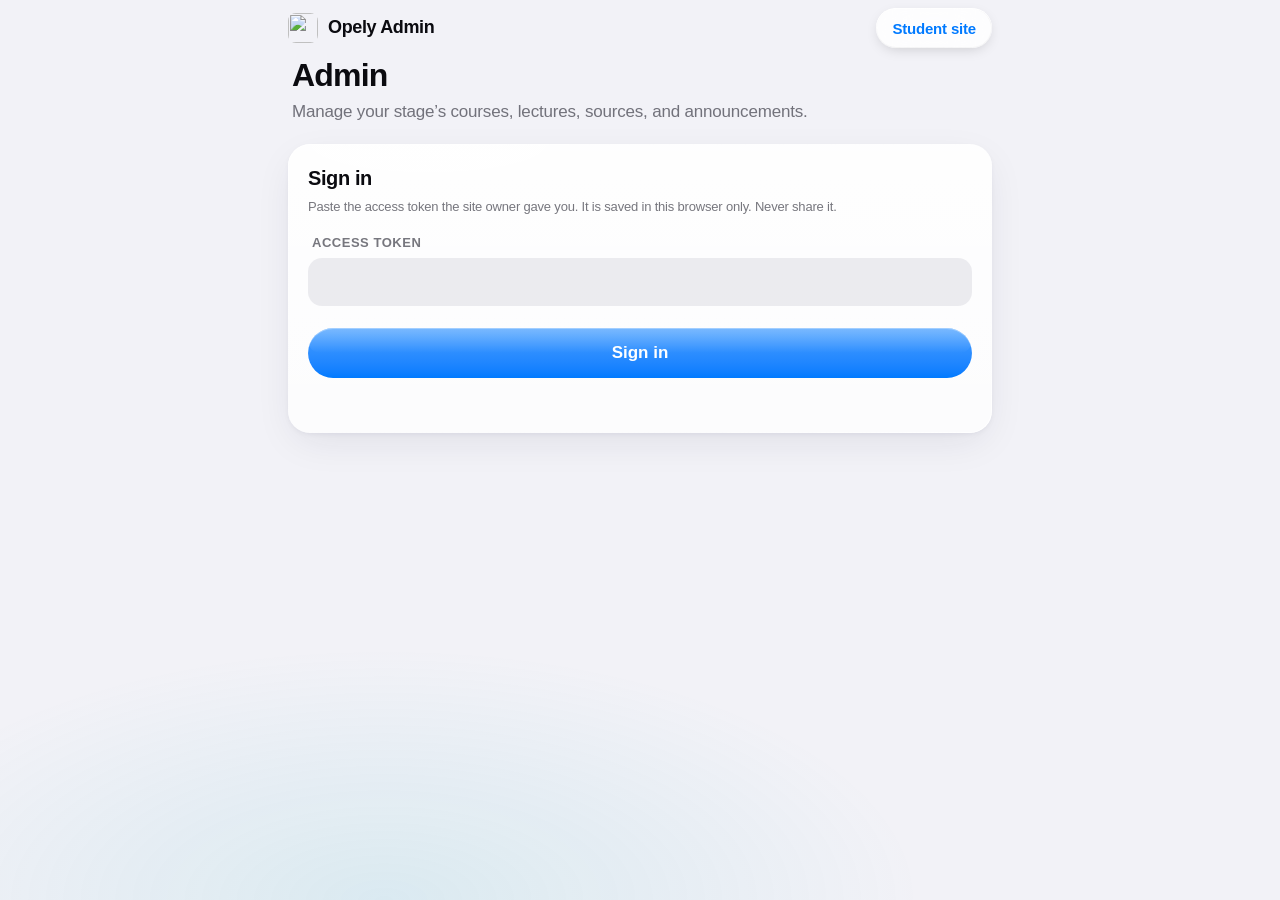
==== admin.html @ bd8bfca5 "Add files via upload" ====
<!DOCTYPE html>
<html lang="en">
<head>
<meta charset="utf-8">
<meta name="viewport" content="width=device-width, initial-scale=1, viewport-fit=cover">
<meta name="robots" content="noindex">
<title>Admin | Opely</title>
<meta name="theme-color" content="#F2F2F7" media="(prefers-color-scheme: light)">
<meta name="theme-color" content="#000000" media="(prefers-color-scheme: dark)">
<link rel="icon" href="icon.svg" type="image/svg+xml">
<link rel="apple-touch-icon" href="icon-180.png">
<link rel="manifest" href="manifest.webmanifest">
<link rel="stylesheet" href="style.css?v=32">
<script src="lang.js?v=32"></script>
<script src="icons.js?v=32"></script>
<script src="viewer.js?v=32"></script>
</head>
<body>
<!-- The navigation bar, the same as on the student site -->
<header class="nav">
  <div class="nav-inner">
    <a id="navBack" class="nav-back" href="#home" hidden><svg viewBox="0 0 24 24" fill="none" stroke="currentColor" stroke-width="2.4" stroke-linecap="round" stroke-linejoin="round" aria-hidden="true"><path d="M15 5l-7 7 7 7"/></svg></a>
    <a id="navBrand" class="nav-brand" href="#home"><img src="icon.svg" alt="">Opely Admin</a>
    <span id="navTitle" class="nav-title" aria-hidden="true"></span>
    <a class="nav-pill nav-end" href="index.html">Student site</a>
  </div>
</header>
<div class="wrap">
<main>
  <!-- Step 1: sign in (only needed once per device). The repository is found automatically. -->
  <div id="signIn">
    <h1>Admin</h1>
    <p class="lead secondary">Manage your stage’s courses, lectures, sources, and announcements.</p>

    <!-- Step 1: sign in with the token alone. The site knows who each token belongs to. -->
    <form id="connectForm" class="card" novalidate>
      <div class="card-head" data-icon="key" data-color="blue"><h2>Sign in</h2></div>
      <p class="secondary small">Paste the access token the site owner gave you. It is saved in this browser only. Never share it.</p>
      <div class="field">
        <label for="token">Access token</label>
        <input id="token" type="password" autocomplete="current-password">
      </div>
      <button class="primary" type="submit">Sign in</button>
      <p id="connectStatus" class="status" role="status"></p>
    </form>

    <!-- Shown once, when no admin is registered yet: the owner registers themselves -->
    <form id="setupForm" class="card" novalidate hidden>
      <div class="card-head" data-icon="person" data-color="indigo"><h2>Set up the owner</h2></div>
      <p class="secondary small">No admins are registered yet. Register yourself as the owner. You can then add the other admins.</p>
      <div class="field"><label for="ownerName">Full name</label><input id="ownerName" type="text" autocomplete="name" placeholder="First Father Grandfather">
        <p class="hint">Your three-part name, in English. It is written next to every change you make.</p></div>
      <div class="field"><label for="ownerUsername">Username</label><input id="ownerUsername" type="text" autocomplete="off" autocapitalize="none" spellcheck="false"></div>
      <div class="field"><label for="ownerDepartment">Department</label><select id="ownerDepartment"></select></div>
      <div class="field"><label for="ownerStage">Stage</label><select id="ownerStage"></select></div>
      <button class="primary" type="submit">Save and continue</button>
      <p id="setupStatus" class="status" role="status"></p>
    </form>

  </div>

  <!-- Step 2: after signing in, every page is drawn inside "app" by the script below -->
  <div id="session" hidden>
    <div class="connected" hidden>
      <span class="who"><span id="avatar" class="avatar blue"></span><span><span id="connectedLabel">Connected as</span> <strong id="connectedName"></strong><br>
        <span id="connectedDetails" class="secondary small"></span></span></span>
      <button id="changeButton" class="plain" type="button">Sign out</button>
    </div>
    <div id="app"></div>
  </div>
</main>
</div>
<p id="toast" class="toast" role="status" hidden></p>

<script>
/* =====================================================================
   ADMIN PAGE
   The look comes from style.css. The words come through lang.js: text
   wrapped in t("...") is shown in the language of the admin's device.

   Works like the student page: stages, then courses, then what is inside
   a course. The difference is that every page can add, edit, or delete.
   Changes are saved to the chosen department's content file (for example
   data/cs.json) using the GitHub API directly from this browser.
   There is no server.
   ===================================================================== */
translatePage(); // the words written in the HTML above
document.querySelector(".nav-pill").textContent = t("Student site");
// The bar turns to frosted glass once the page scrolls under it
window.addEventListener("scroll", () => document.body.classList.toggle("scrolled", window.scrollY > 4), { passive: true });
document.querySelectorAll(".card-head[data-icon]").forEach(head => head.insertAdjacentHTML("afterbegin", tile(head.dataset.icon, head.dataset.color, "big")));
const SETTINGS_KEY = "opely-admin";
const MAX_FILE_SIZE = 25 * 1024 * 1024; // 25 MB
const $ = id => document.getElementById(id);

let settings = null; // the signed-in admin: { name, username, department, stage, owner, token }
let admins = [];     // everyone in admins.json

// ---------- Where the site lives on GitHub ----------
// The admin is never asked for the repository. On GitHub Pages the address
// itself says where it is: https://OWNER.github.io/REPOSITORY/admin.html
// Anywhere else (for example a custom domain, or your own computer), the
// owner and repository written here are used.
const OWNER = "";
const REPOSITORY = "Opely";
const BRANCH = "main";

function repository() {
  const host = location.hostname.toLowerCase();
  if (!host.endsWith(".github.io")) {
    if (!OWNER) throw new Error("This copy of the site isn’t on GitHub Pages. Write the repository owner’s username in the OWNER line of admin.html.");
    return { owner: OWNER, name: REPOSITORY };
  }
  const parts = location.pathname.split("/").filter(Boolean);
  if (parts.length && parts[parts.length - 1].includes(".")) parts.pop(); // drop "admin.html"
  // A site at the top of OWNER.github.io lives in a repository with that same name
  return { owner: host.replace(".github.io", ""), name: parts[0] || host };
}
let departments = []; // every department in catalog.json
let dept = null;      // the department being worked on: { id, name, data }
let data = null;      // the contents of that department's file


// ---------- Small helpers ----------
function setStatus(element, text, kind) {
  element.textContent = t(text); // messages are written in English and shown in the admin's language
  element.className = "status " + (kind || "");
}

function textToBase64(text) {
  const bytes = new TextEncoder().encode(text);
  let binary = "";
  bytes.forEach(byte => { binary += String.fromCharCode(byte); });
  return btoa(binary);
}

function base64ToText(base64) {
  const binary = atob(base64.replace(/\s/g, ""));
  const bytes = Uint8Array.from(binary, character => character.charCodeAt(0));
  return new TextDecoder().decode(bytes);
}

function fileToBase64(file) {
  return new Promise((resolve, reject) => {
    const reader = new FileReader();
    reader.onload = () => resolve(reader.result.split(",")[1] || "");
    reader.onerror = () => reject(new Error(t("Couldn’t read {name}.", { name: file.name })));
    reader.readAsDataURL(file);
  });
}

// Turns "My Slides (1).pdf" into "my-slides-1.pdf" so it is safe in a link.
// Letters and digits of any language are kept, so Arabic names survive.
function safeName(name) {
  const cleaned = name.toLowerCase()
    .replace(/[^\p{L}\p{M}\p{N}.]+/gu, "-")   // anything else becomes a hyphen
    .replace(/-+\./g, ".")                // no hyphen right before the dot
    .replace(/^[-.]+|-+$/g, "");          // none at the start or the end
  return cleaned || "file";
}

function isWebLink(text) { return /^https?:\/\//i.test(text); }

function today() {
  const now = new Date();
  const two = number => String(number).padStart(2, "0");
  return now.getFullYear() + "-" + two(now.getMonth() + 1) + "-" + two(now.getDate());
}

function emptyData() {
  const colors = ["blue", "orange", "green", "purple"];
  return { stages: colors.map((color, i) =>
    ({ id: "stage" + (i + 1), name: "Stage " + (i + 1), color, courses: [] })) };
}

// ---------- Talking to GitHub ----------
async function github(path, options) {
  options = options || {};
  const target = repository();
  const response = await fetch(
    "https://api.github.com/repos/" + target.owner + "/" + target.name + path, {
      method: options.method || "GET",
      cache: "no-store",
      headers: {
        "Accept": "application/vnd.github+json",
        "Authorization": "Bearer " + settings.token,
        "Content-Type": "application/json"
      },
      body: options.body ? JSON.stringify(options.body) : undefined
    });
  if (!response.ok) {
    let detail = "";
    try { detail = (await response.json()).message || ""; } catch (error) { /* no details */ }
    const failure = new Error(detail || t("GitHub answered with error {n}.", { n: response.status }));
    failure.status = response.status;
    throw failure;
  }
  return response.json();
}

// Explains a GitHub error in plain words
function explain(error) {
  if (error.status === 401) return "GitHub rejected the token. Check it, or ask the site owner for a new one.";
  if (error.status === 403) return "This token isn’t allowed to do that. It needs Contents set to “Read and write”.";
  if (error.status === 404) return "Can’t find the site’s repository with this token. Check that the token was made for this repository.";
  if (error.status === 409) return "The content changed while saving. Try again.";
  if (error.status === 422) return t("GitHub refused the file:") + " " + error.message;
  if (error instanceof TypeError) return "Can’t reach GitHub. Check your connection and try again.";
  return error.message;
}

// Reads the newest content file of the chosen department. Returns its contents
// and the "sha" GitHub needs when we save a new version on top of it.
async function readData() {
  try {
    const file = await github("/contents/" + dept.data + "?ref=" + encodeURIComponent(BRANCH));
    return { data: JSON.parse(base64ToText(file.content)), sha: file.sha };
  } catch (error) {
    if (error.status === 404) return { data: emptyData(), sha: null }; // first upload ever
    throw error;
  }
}

// Adds the admin's name to the note GitHub keeps with every change,
// so the repository's history shows who did what
function signed(message) {
  return settings.name ? message + " (by " + settings.name + ")" : message;
}

function writeData(newData, sha, message) {
  const body = {
    message: signed(message),
    content: textToBase64(JSON.stringify(newData, null, 2) + "\n"),
    branch: BRANCH
  };
  if (sha) body.sha = sha;
  return github("/contents/" + dept.data, { method: "PUT", body: body });
}

async function uploadFile(file, path) {
  await github("/contents/" + encodeURI(path), {
    method: "PUT",
    body: { message: signed("Add " + file.name), content: await fileToBase64(file), branch: BRANCH }
  });
}

// ---------- Departments ----------
// catalog.json (next to this page) lists the departments, grouped by university
// and faculty. To support a new department, faculty, or university, add it to
// catalog.json. Its content file is created by the first upload.
let faculties = []; // every faculty, each with its departments

async function loadCatalog() {
  const response = await fetch("catalog.json", { cache: "no-store" });
  if (!response.ok) throw new Error("Can’t load catalog.json. It belongs next to this page.");
  const catalog = await response.json();
  faculties = [];
  departments = [];
  (catalog.universities || []).forEach(university => (university.faculties || []).forEach(faculty => {
    faculties.push({ name: localName(faculty), departments: faculty.departments || [] });
    (faculty.departments || []).forEach(department => departments.push(department));
  }));
  if (departments.length === 0) throw new Error("catalog.json has no departments yet.");
}

// Fills a Department list, with one group per faculty
function fillDepartments(select) {
  select.innerHTML = "";
  faculties.forEach(faculty => {
    const group = document.createElement("optgroup");
    group.label = faculty.name;
    faculty.departments.forEach(department => group.append(new Option(localName(department), department.id)));
    select.append(group);
  });
}

// Fills a Stage list with the stages of the department chosen in `departmentSelect`
async function fillStages(departmentSelect, stageSelect, keep) {
  const department = departments.find(d => d.id === departmentSelect.value);
  let stages = emptyData().stages;
  try {
    const response = await fetch(department.data, { cache: "no-store" });
    if (response.ok) stages = (await response.json()).stages || stages;
  } catch (error) { /* offline: offer the usual four stages */ }
  stageSelect.innerHTML = "";
  stages.forEach(stage => stageSelect.add(new Option(stageName(stage), stage.id)));
  if (keep !== undefined) stageSelect.value = keep;
  if (stageSelect.selectedIndex === -1) stageSelect.selectedIndex = 0;
  stylePickers();
}

// A Department list and the Stage list that follows it
async function linkPickers(departmentSelect, stageSelect) {
  fillDepartments(departmentSelect);
  departmentSelect.addEventListener("change", () => fillStages(departmentSelect, stageSelect));
  await fillStages(departmentSelect, stageSelect);
}

// The stage this admin looks after
function ownStage() {
  return data.stages.find(stage => stage.id === settings.stage) || data.stages[0];
}

// The owner manages every stage of every department; other admins only their own stage
const isOwner = () => !!(settings && settings.owner);
function canManage(stage) {
  return isOwner() || (stage.id === settings.stage && dept.id === settings.department);
}

// The owner switches to another department: its content file is read, then its stages are shown
async function switchDepartment(id) {
  const next = departments.find(department => department.id === id);
  if (!next) return showNotFound();
  setBusy(true);
  say("Loading…", "busy");
  try {
    dept = next;
    data = (await readData()).data;
    say("");
  } catch (error) {
    say(explain(error), "error");
  } finally {
    setBusy(false);
  }
  shownName = null;
  history.replaceState(null, "", "#home");
  route();
}

// A three-part name written in English letters
function isFullName(name) {
  return /^[A-Za-z][A-Za-z'.-]*(\s+[A-Za-z][A-Za-z'.-]*){2,}$/.test(name);
}

// ---------- Helpers for courses, deleting, and files ----------
// Makes an id like "cs101" from a course code like "CS 101"
function makeCourseId(code, stage) {
  let id = code.toLowerCase().replace(/[^a-z0-9]/g, "") || "course";
  if (["sem1", "sem2", "news", "archived"].includes(id)) id = "c" + id; // these words are used in page addresses
  let unique = id;
  let n = 2;
  const taken = stage.courses.concat(stage.archivedCourses || []); // an archived course keeps its address
  while (taken.some(course => course.id === unique)) { unique = id + "x" + n; n += 1; }
  return unique;
}

// Deleting needs two taps: the first changes the button's text, the second deletes
function confirmThen(button, action) {
  if (button.dataset.armed) {
    delete button.dataset.armed;
    button.innerHTML = button.dataset.label;
    if (button.dataset.name) button.setAttribute("aria-label", button.dataset.name);
    return action();
  }
  button.dataset.armed = "yes";
  button.dataset.label = button.innerHTML;
  button.innerHTML = icon("trash") + t("Tap again to delete");
  if (button.hasAttribute("aria-label")) { button.dataset.name = button.getAttribute("aria-label"); button.setAttribute("aria-label", t("Tap again to delete")); }
  setTimeout(() => {
    if (!button.dataset.armed) return;
    delete button.dataset.armed;
    button.innerHTML = button.dataset.label;
    if (button.dataset.name) button.setAttribute("aria-label", button.dataset.name);
  }, 4000);
}

// The files of these entries that are stored in the repository (not outside links).
// Only paths inside the "files" folder are ever deleted.
function repoFiles(entries) {
  return entries.map(entry => entry.url).filter(url => url && url.startsWith("files/"));
}

// Deletes files from the repository. Returns how many could not be deleted.
async function deleteFiles(paths) {
  let failed = 0;
  for (let i = 0; i < paths.length; i += 1) {
    say(t("Removing file {i} of {n}…", { i: i + 1, n: paths.length }), "busy");
    try {
      // GitHub needs the file's "sha" before it lets us delete it
      const file = await github("/contents/" + encodeURI(paths[i]) + "?ref=" + encodeURIComponent(BRANCH));
      await github("/contents/" + encodeURI(paths[i]), {
        method: "DELETE",
        body: { message: signed("Remove " + paths[i]), sha: file.sha, branch: BRANCH }
      });
    } catch (error) {
      if (error.status !== 404) failed += 1; // 404 means it is already gone
    }
  }
  return failed;
}

// ---------- The list of admins ----------
// admins.json (next to this page) says who each token belongs to: a name, a
// username, a department, and a stage. The token itself is never stored.
// Only its "fingerprint" is: a scrambled form that can't be turned back
// into the token, so the file is safe to keep in a public repository.
async function fingerprint(token) {
  if (!window.crypto || !crypto.subtle) {
    throw new Error("Signing in needs a secure address. Open the site with https, or at localhost.");
  }
  const scrambled = await crypto.subtle.digest("SHA-256", new TextEncoder().encode(token));
  return Array.from(new Uint8Array(scrambled)).map(byte => byte.toString(16).padStart(2, "0")).join("");
}

// Reads the newest admins.json. Returns the list and the "sha" needed to save over it.
async function readAdmins() {
  try {
    const file = await github("/contents/admins.json?ref=" + encodeURIComponent(BRANCH));
    return { list: JSON.parse(base64ToText(file.content)).admins || [], sha: file.sha };
  } catch (error) {
    if (error.status === 404) return { list: [], sha: null }; // nobody is registered yet
    throw error;
  }
}

function writeAdmins(list, sha, message) {
  const body = {
    message: signed(message),
    content: textToBase64(JSON.stringify({ admins: list }, null, 2) + "\n"),
    branch: BRANCH
  };
  if (sha) body.sha = sha;
  return github("/contents/admins.json", { method: "PUT", body: body });
}

function departmentName(id) {
  const department = departments.find(d => d.id === id);
  return department ? localName(department) : id;
}

// ---------- Drop-down lists, drawn in our own design ----------
// A browser draws an open <select> in its own style, and that can't be changed.
// So every <select> is hidden and gets a "picker" next to it: a button that
// opens a list we draw ourselves. The <select> stays in the page and still
// holds the value, so the rest of the code keeps using it as before.
function stylePickers() {
  document.querySelectorAll("select").forEach(select => {
    let picker = select.nextElementSibling;
    if (!picker || !picker.classList.contains("picker")) picker = makePicker(select);
    picker.querySelector("span").textContent = select.selectedOptions[0] ? select.selectedOptions[0].textContent : "";
  });
}

function makePicker(select) {
  const picker = document.createElement("div");
  picker.className = "picker";
  picker.innerHTML = `<button class="picker-button" type="button" aria-haspopup="listbox" aria-expanded="false"><span></span></button>
    <ul class="picker-list" role="listbox" hidden></ul>`;
  const button = picker.querySelector("button");
  const list = picker.querySelector("ul");
  select.hidden = true;
  select.after(picker);

  // The field's label now points at the button
  const label = document.querySelector('label[for="' + select.id + '"]');
  button.id = select.id + "Button";
  if (label) label.htmlFor = button.id;

  function close(focusButton) {
    list.hidden = true;
    button.setAttribute("aria-expanded", "false");
    if (focusButton) button.focus();
  }

  function choose(value) {
    select.value = value;
    select.dispatchEvent(new Event("change")); // tells the rest of the page, like a real choice
    stylePickers();
    close(true);
  }

  // Draws the rows from the select's options each time the list opens
  function open() {
    closePickers();
    list.innerHTML = "";
    const addOption = option => {
      const row = document.createElement("li");
      row.className = "option";
      row.setAttribute("role", "option");
      row.setAttribute("aria-selected", option.selected ? "true" : "false");
      row.tabIndex = -1;
      row.textContent = option.textContent;
      row.addEventListener("click", () => choose(option.value));
      list.append(row);
    };
    Array.from(select.children).forEach(child => {
      if (child.tagName !== "OPTGROUP") return addOption(child);
      const heading = document.createElement("li"); // the name of a group of options
      heading.className = "heading";
      heading.textContent = child.label;
      list.append(heading);
      Array.from(child.children).forEach(addOption);
    });
    list.hidden = false;
    button.setAttribute("aria-expanded", "true");
    const chosen = list.querySelector('[aria-selected="true"]') || list.querySelector(".option");
    if (chosen) chosen.focus();
  }

  button.addEventListener("click", () => (list.hidden ? open() : close(false)));

  // Keyboard: arrows move, Enter or Space chooses, Escape closes
  list.addEventListener("keydown", event => {
    const rows = Array.from(list.querySelectorAll(".option"));
    const at = rows.indexOf(document.activeElement);
    if (event.key === "ArrowDown" || event.key === "ArrowUp") {
      event.preventDefault();
      const next = rows[at + (event.key === "ArrowDown" ? 1 : -1)];
      if (next) next.focus();
    } else if (event.key === "Enter" || event.key === " ") {
      event.preventDefault();
      if (rows[at]) rows[at].click();
    } else if (event.key === "Escape" || event.key === "Tab") {
      event.preventDefault();
      close(true);
    }
  });
  return picker;
}

// Closes every open list. A tap anywhere outside a picker does this.
function closePickers() {
  document.querySelectorAll(".picker-list:not([hidden])").forEach(list => {
    list.hidden = true;
    list.previousElementSibling.setAttribute("aria-expanded", "false");
  });
}
document.addEventListener("click", event => { if (!event.target.closest(".picker")) closePickers(); });

// ---------- Small helpers for drawing pages ----------
const app = $("app");

// Makes text safe to place inside HTML
function esc(text) {
  return String(text == null ? "" : text)
    .replace(/&/g, "&amp;").replace(/</g, "&lt;")
    .replace(/>/g, "&gt;").replace(/"/g, "&quot;");
}

// An empty list: a large soft icon and a short sentence
function emptyState(shape, message) {
  return `<div class="empty-state"><span class="halo">${icon(shape)}</span><p>${t(message)}</p></div>`;
}

// "Mohammad Ali Hasan" gives "MH"
function initials(name) {
  const parts = String(name || "").trim().split(/\s+/).filter(Boolean);
  return parts.length ? (parts[0][0] + (parts.length > 1 ? parts[parts.length - 1][0] : "")).toUpperCase() : "?";
}

// The text typed into a field, without spaces at the ends
function typed(id) { return $(id).value.trim(); }

// Shows a short message at the bottom of the screen.
// kind: "busy" stays until the next message, "done" fades by itself, "error" stays until tapped.
let toastTimer = null;
function say(text, kind) {
  const toast = $("toast");
  clearTimeout(toastTimer);
  toast.innerHTML = (kind === "done" ? icon("check") : kind === "error" ? icon("info") : "") + esc(t(text));
  toast.className = "toast " + (kind || "");
  toast.hidden = !text;
  if (kind === "done") toastTimer = setTimeout(() => { toast.hidden = true; }, 4000);
}
$("toast").addEventListener("click", () => { $("toast").hidden = true; });

// Turns every button and field on the page off while something is being saved
function setBusy(busy) {
  app.querySelectorAll("button, input, select, textarea").forEach(control => { control.disabled = busy; });
}

// Goes to another page. If we are already there, draws it again.
function go(address) {
  if (location.hash === address) route();
  else location.hash = address;
}

// Connects the Delete buttons on the page (the ones with a data-key) to an action.
// The action receives the button's key.
function onDelete(action) {
  app.querySelectorAll("button[data-key]").forEach(button =>
    button.addEventListener("click", () => confirmThen(button, () => action(button.dataset.key))));
}

// Connects the form on the page to an action
function onSubmit(action) {
  app.querySelector("form").addEventListener("submit", event => {
    event.preventDefault();
    action();
  });
}

// ---------- Saving ----------
// Reads the newest file of the department, lets `edit` change it, and saves it.
// `edit` may return a list of file paths to delete from the repository afterwards.
// Returns true if the change was saved.
async function save(message, edit, doneText) {
  setBusy(true);
  say("Saving…", "busy");
  try {
    const fresh = await readData();
    const filesToDelete = edit(fresh.data) || [];
    fresh.data.updated = new Date().toISOString();
    await writeData(fresh.data, fresh.sha, message);
    data = fresh.data;

    // The site no longer links to these files, so now they can be removed
    const failed = await deleteFiles(filesToDelete);
    if (failed) say(t("Saved, but {n} file(s) could not be removed from the repository.", { n: failed }), "error");
    else say(t(doneText || "Saved.") + " " + t("Students will see it in a minute or two."), "done");
    return true;
  } catch (error) {
    say(explain(error), "error");
    return false;
  } finally {
    setBusy(false);
  }
}

// Finds a stage or a course in a copy of the data. Stops with a message if it is gone.
function findStage(inData, stageId) {
  const stage = inData.stages.find(s => s.id === stageId);
  if (!stage) throw new Error("That stage no longer exists. Reload the page.");
  return stage;
}
function findCourse(inData, stageId, courseId) {
  const labs = courseId.endsWith("-labs"); // a course's labs: see labView
  const course = findStage(inData, stageId).courses.find(c => c.id === (labs ? courseId.slice(0, -5) : courseId));
  if (!course) throw new Error("That course no longer exists. Reload the page.");
  return labs ? labView(course) : course;
}

// A course's labs, shaped like its lectures, so labs use the same pages, forms, Import and saving.
// Its id ends in "-labs" (#stage1-cs101-labs), its "lectures" are the labs, and everything else
// (title, sources, ...) is the course's own.
function labView(course) {
  if (!course.labs) course.labs = [];
  return new Proxy(course, {
    get(target, key) {
      if (key === "id") return target.id + "-labs";
      if (key === "lectures") return target.labs;
      if (key === "isLabs") return true;
      return target[key];
    }
  });
}
const courseHasLabs = course => !!course.hasLabs || (course.labs || []).length > 0;
// Lectures (and labs) are kept in date order, unless an admin has put them in an order of their own.
// Then new ones are added at the end. `course` may be a course or its labs (labView).
function keepOrder(course) {
  const flag = course.isLabs ? "labsOrdered" : "lecturesOrdered";
  if (!course[flag]) course.lectures.sort((a, b) => a.date.localeCompare(b.date));
}
// Words that change between lectures and labs
const W = (course, lectureWords, labWords) => t(course.isLabs ? labWords : lectureWords);

// Uploads the chosen files into the course's folder. Returns them as { label, url } entries.
async function uploadAll(files, stage, course) {
  const uploaded = [];
  for (let i = 0; i < files.length; i += 1) {
    say(t("Uploading file {i} of {n}…", { i: i + 1, n: files.length }), "busy");
    const path = "files/" + dept.id + "/" + stage.id + "/" + course.id + "/" + Date.now().toString(36) + "-" + safeName(files[i].name);
    await uploadFile(files[i], path);
    uploaded.push({ label: files[i].name, url: path });
  }
  return uploaded;
}

function tooBig(files) {
  const file = files.find(f => f.size > MAX_FILE_SIZE);
  return file ? t("{name} is larger than 25 MB. Share it as a link instead.", { name: file.name }) : "";
}

// ---------- The admin's stage: its announcements, then pick a semester and a course ----------
function showStage(stage, semester) {
  document.title = stageName(stage) + " | " + t("Admin");
  const base = "#" + stage.id;
  const news = (data.announcements || []).filter(item => reaches(item, stage.id));
  const segments = [1, 2].map(number => `
    <a class="segment" href="${base}-sem${number}" ${number === semester ? 'aria-current="page"' : ""}>${t("Semester {n}", { n: number })}</a>`).join("");

  const courses = stage.courses
    .filter(course => course.semester === semester)
    .sort((a, b) => a.code.localeCompare(b.code, "en", { numeric: true }));

  const chevron = () => icon("chevron", "flip chev");
  const courseWidgets = courses.map(course => `
    <a class="widget course" href="${base}-${course.id}">
      <span class="head"><span class="kicker" dir="ltr">${esc(course.code)}</span>${chevron()}</span>
      <span class="title">${esc(course.title)}</span>
      ${course.instructor ? `<span class="sub">${esc(course.instructor)}</span>` : ""}
      <span class="foot meta-row"><span>${plural(course.lectures.length, "lecture")}</span>${courseHasLabs(course) ? `<span>${plural((course.labs || []).length, "lab")}</span>` : ""}<span>${plural((course.sources || []).length, "source")}</span></span>
    </a>`).join("");
  const lectures = stage.courses.reduce((n, course) => n + course.lectures.length, 0);

  const ownerView = isOwner();
  app.innerHTML = `
    ${ownerView ? `<a class="back" href="#home">${esc(localName(dept))}</a>` : ""}
    <h1>${esc(stageName(stage))}</h1>
    <p class="lead secondary">${esc(localName(dept))}</p>
    ${ownerView ? "" : `<div class="hero static who-hero">
      <span class="avatar big ${settings.owner ? "indigo" : "blue"}">${esc(initials(settings.name))}</span>
      <span class="hero-text">
        <span class="kicker">${t("Connected as")}</span>
        <span class="hero-title">${esc(settings.name)}</span>
        <span class="sub">${esc(settings.username) + SEP}${plural(stage.courses.length, "course")}${SEP}${plural(lectures, "lecture")}</span>
      </span>
      <button class="glass-pill" type="button" id="heroSignOut">${t("Sign out")}</button>
    </div>
    `}
    <div class="widgets">
        <a class="widget wide" href="${ownerView ? base + "-news" : "#news"}">
          <span class="head"><span class="kicker">${t("Announcements")}</span>${chevron()}</span>
          <span class="title">${news.length ? esc(news[0].title) : t("No announcements yet")}</span>
          <span class="meta-row">${news.length ? `<span>${plural(news.length, "announcement")}</span>` : ""}<span>${t("Post or remove")}</span></span>
        </a>
        ${settings.owner && !ownerView ? `<a class="widget wide" href="#admins">
          <span class="head"><span class="kicker">${t("Admins")}</span>${chevron()}</span>
          <span class="title">${plural(admins.length, "admin")}</span>
          <span class="meta-row"><span>${t("Add or remove")}</span></span>
        </a>` : ""}
    </div>
    <nav class="segments" aria-label="${t("Semester")}">${segments}</nav>
    <p class="count">${plural(courses.length, "course")}</p>
    <div class="courses">
      ${courseWidgets}
      <a class="widget course add" href="${base}-sem${semester}-add">
        <span class="plus">${icon("plus")}</span>
        <span class="title">${t("Add course")}</span>
      </a>
    </div>
    ${archivedCoursesRow(stage)}`;
  if ($("heroSignOut")) $("heroSignOut").addEventListener("click", () => $("changeButton").click());
}

// ---------- The owner's home: every stage of a department, and a switch between departments ----------
function showOwnerHome() {
  document.title = localName(dept) + " | " + t("Admin");
  const chevron = () => icon("chevron", "flip chev");
  const totals = data.stages.reduce(([c, l], stage) =>
    [c + stage.courses.length, l + stage.courses.reduce((n, course) => n + course.lectures.length, 0)], [0, 0]);
  const switcher = departments.length > 1 ? `
    <nav class="segments${departments.length === 3 ? " three" : ""}" aria-label="${t("Department")}">
      ${departments.map(other => `<a class="segment" href="#dept-${esc(other.id)}" ${other.id === dept.id ? 'aria-current="page"' : ""}>${esc(other.short || localName(other))}</a>`).join("")}
    </nav>` : "";
  const stageTiles = data.stages.map((stage, i) => {
    const lectures = stage.courses.reduce((n, course) => n + course.lectures.length, 0);
    const news = (data.announcements || []).filter(item => reaches(item, stage.id)).length;
    return `<a class="widget stage" href="#${stage.id}">
      <span class="head"><span class="kicker">${t("Stage")}</span>${chevron()}</span>
      <span class="big">${i + 1}</span>
      <span class="sub">${plural(stage.courses.length, "course")}<br>${plural(lectures, "lecture")}${news ? "<br>" + plural(news, "announcement") : ""}</span>
    </a>`;
  }).join("");

  app.innerHTML = `
    <h1>${esc(localName(dept))}</h1>
    <p class="lead secondary">${t("As the owner, you manage every stage of every department.")}</p>
    <div class="hero static who-hero">
      <span class="avatar big indigo">${esc(initials(settings.name))}</span>
      <span class="hero-text">
        <span class="kicker">${t("Connected as")}</span>
        <span class="hero-title">${esc(settings.name)}</span>
        <span class="sub">${esc(settings.username) + SEP}${plural(totals[0], "course")}${SEP}${plural(totals[1], "lecture")}</span>
      </span>
      <button class="glass-pill" type="button" id="heroSignOut">${t("Sign out")}</button>
    </div>
    
    <div class="widgets">
      <a class="widget wide" href="#news">
        <span class="head"><span class="kicker">${t("Announcements")}</span>${chevron()}</span>
        <span class="title">${(data.announcements || []).length ? esc(data.announcements[0].title) : t("No announcements yet")}</span>
        <span class="meta-row">${(data.announcements || []).length ? `<span>${plural(data.announcements.length, "announcement")}</span>` : ""}<span>${t("Send to all stages or some")}</span></span>
      </a>
    </div>
    <div class="widgets">
      <a class="widget wide" href="#admins">
        <span class="head"><span class="kicker">${t("Admins")}</span>${chevron()}</span>
        <span class="title">${plural(admins.length, "admin")}</span>
        <span class="meta-row"><span>${t("Add or remove")}</span></span>
      </a>
    </div>
    <div class="widgets two-up">
      <a class="widget" href="#notify">
        <span class="head"><span class="kicker">${t("Notifications")}</span>${chevron()}</span>
        <span class="title">${t("For students")}</span>
        <span class="meta-row"><span>${t("Set up")}</span></span>
      </a>
      <a class="widget" href="#updates">
        <span class="head"><span class="kicker">${t("Updates")}</span>${chevron()}</span>
        <span class="title">${t("Update Opely")}</span>
        <span class="meta-row"><span>${t("For every student")}</span></span>
      </a>
    </div>
    ${switcher}
    <p class="count">${t("Stages")}</p>
    <div class="widgets stages" style="margin-top:0">${stageTiles}</div>`;
  $("heroSignOut").addEventListener("click", () => $("changeButton").click());
}

// ---------- Files next to the page that the owner keeps: version.json and notify.json ----------
async function readSiteFile(name) {
  try {
    const file = await github("/contents/" + name + "?ref=" + encodeURIComponent(BRANCH));
    return { json: JSON.parse(base64ToText(file.content)), sha: file.sha };
  } catch (error) {
    if (error.status === 404) return { json: null, sha: null };
    throw error;
  }
}
function writeSiteFile(name, json, sha, message) {
  const body = { message: signed(message), content: textToBase64(JSON.stringify(json, null, 2) + "\n"), branch: BRANCH };
  if (sha) body.sha = sha;
  return github("/contents/" + name, { method: "PUT", body: body });
}
const canRunSite = () => !!(settings && settings.owner); // only the owner

// ---------- Updates for students: after we change Opely, every student's copy updates ----------
async function showUpdates() {
  document.title = t("Updates for students") + " | " + t("Admin");
  app.innerHTML = `
    <a class="back" href="#home">${t("Home")}</a>
    <h1>${t("Updates for students")}</h1>
    <p class="lead secondary">${t("After you change Opely’s code, send the update. Every student’s Opely then offers to update, or updates by itself at once.")}</p>
    <div id="updateBody"><p class="secondary">${t("Loading…")}</p></div>`;
  let current;
  try { current = await readSiteFile("version.json"); } catch (error) { $("updateBody").innerHTML = `<p class="text-block error-text">${esc(explain(error))}</p>`; return; }
  const now = current.json || { update: 0 };
  $("updateBody").innerHTML = `
    <ul class="group icons"><li><span class="row">${tile("download", "blue")}<span class="grow">${t("Last update sent")}<br>
      <span class="secondary small">${now.update ? t("Update {n}", { n: now.update }) + (now.sent ? SEP + niceDate(now.sent.slice(0, 10)) : "") + (now.force ? SEP + t("Everyone at once") : "") : t("None yet")}</span></span></span></li></ul>
    <form class="card" novalidate>
      <div class="field"><label for="updateNote">${t("What changed (optional)")}</label><input id="updateNote" type="text" autocomplete="off" placeholder="${t("For example: a faster reader")}"></div>
      <label class="switch-row" for="updateForce">
        <span class="grow">${t("Make everyone update now")}<br><span class="secondary small">${t("Opely updates by itself on every phone and computer, without asking. Use it for an important fix.")}</span></span>
        <input id="updateForce" type="checkbox" role="switch"><span class="switch" aria-hidden="true"></span>
      </label>
      <button class="primary" type="submit" id="sendUpdate">${icon("upload")}${t("Send the update")}</button>
    </form>
    <p class="hint-below">${t("Send it after your change is on the site (a minute or two after saving it on GitHub).")}</p>`;
  onSubmit(async () => {
    const button = $("sendUpdate");
    if (!button.dataset.armed) { button.dataset.armed = "yes"; button.textContent = t("Tap again to send"); return; }
    setBusy(true);
    say("Saving…", "busy");
    try {
      const fresh = await readSiteFile("version.json");
      const number = ((fresh.json && Number(fresh.json.update)) || 0) + 1;
      await writeSiteFile("version.json", { update: number, force: $("updateForce").checked, note: typed("updateNote"), sent: new Date().toISOString() },
        fresh.sha, "Update for students: " + number);
      say("Sent. Students get it in the next minutes.", "done");
      route(true);
    } catch (error) {
      say(explain(error), "error");
    } finally {
      setBusy(false);
    }
  });
}

// ---------- Notifications: setting them up, once ----------
// Students' phones are reached through a small free helper on Cloudflare (cloudflare/worker.js),
// and Opely's GitHub job sends the notifications. The keys are made here, in this browser:
//   the public key   goes in notify.json, on the site (safe to show)
//   the private key  and the secret go only into GitHub's and Cloudflare's secret settings
const base64Url = bytes => btoa(String.fromCharCode(...bytes)).replace(/\+/g, "-").replace(/\//g, "_").replace(/=+$/, "");
let madeKeys = null; // keys made on this page, until they are saved

async function showNotifySetup() {
  document.title = t("Notifications") + " | " + t("Admin");
  app.innerHTML = `
    <a class="back" href="#home">${t("Home")}</a>
    <h1>${t("Notifications")}</h1>
    <p class="lead secondary">${t("Students get a notification when a new lecture, lab or announcement is added to the stages they follow. It is set up once, for free, in about 15 minutes.")}</p>
    <div id="notifyBody"><p class="secondary">${t("Loading…")}</p></div>`;
  let current;
  try { current = await readSiteFile("notify.json"); } catch (error) { $("notifyBody").innerHTML = `<p class="text-block error-text">${esc(explain(error))}</p>`; return; }
  const setup = current.json && current.json.worker && current.json.key ? current.json : null;
  let repo = null;
  try { repo = repository(); } catch (error) { /* not on GitHub Pages */ }
  const secretsPage = repo ? `https://github.com/${repo.owner}/${repo.name}/settings/secrets/actions` : "https://github.com";
  const copyField = (id, label, value, note) => `
    <div class="field"><label for="${id}">${t(label)}</label>
      <div class="copy-field"><input id="${id}" type="text" readonly value="${esc(value || "")}" dir="ltr"><button type="button" class="move-button" data-copy="${id}">${t("Copy")}</button></div>
      ${note ? `<p class="hint">${t(note)}</p>` : ""}</div>`;

  $("notifyBody").innerHTML = `
    ${setup ? `<ul class="group icons"><li><span class="row">${tile("bell", "red")}<span class="grow">${t("Notifications are on")}<br>
      <span class="secondary small" dir="ltr">${esc(setup.worker)}</span></span></span></li></ul>
      <p class="hint-below">${t("Everything below is only needed to set them up again.")}</p>` : ""}

    <div class="card setup-step"><div class="card-head"><h2>${t("1. Make the keys")}</h2></div>
      <p class="secondary small">${t("They are made in this browser. Keep this page open until step 4.")}${setup ? " " + t("Making new keys turns notifications off for everyone who has them on, until they turn them on again.") : ""}</p>
      <button type="button" class="button secondary" id="makeKeys" style="width:100%">${icon("key")}${t(madeKeys ? "Make new keys" : "Make the keys")}</button>
      <div id="keyFields" ${madeKeys ? "" : "hidden"}>
        ${copyField("keySecret", "Secret", madeKeys && madeKeys.secret, "For Cloudflare (step 2) and GitHub (step 3).")}
        ${copyField("keyPrivate", "Private key", madeKeys && madeKeys.privateKey, "For GitHub only (step 3). Never share it or put it on the site.")}
      </div>
    </div>

    <div class="card setup-step"><div class="card-head"><h2>${t("2. Make the helper on Cloudflare")}</h2></div>
      <ol class="steps">
        <li>${t("Make a free account at dash.cloudflare.com and sign in.")}</li>
        <li>${t("Storage & Databases → D1 → Create database. Name it opely.")}</li>
        <li>${t("Compute → Workers & Pages → Create → Start with Hello World. Name it opely-notify, then Deploy.")}</li>
        <li>${t("Edit code: delete everything, paste the helper’s code (the button below), then Deploy.")}</li>
        <li>${t("The worker’s Bindings → Add binding → D1 database: the name DB, the database opely.")}</li>
        <li>${t("Settings → Variables and Secrets → Add: type Secret, the name SECRET, the value the Secret from step 1.")}</li>
        <li>${t("Copy the worker’s address (it ends in workers.dev) for step 3 and 4.")}</li>
      </ol>
      <button type="button" class="button secondary" id="copyWorker" style="width:100%">${t("Copy the helper’s code")}</button>
    </div>

    <div class="card setup-step"><div class="card-head"><h2>${t("3. Give GitHub the keys")}</h2></div>
      <p class="secondary small">${t("In the repository: Settings → Secrets and variables → Actions → New repository secret. Add these three:")}</p>
      <ul class="group key-list">
        <li><span class="row"><code>OPELY_PUSH_URL</code><span class="grow secondary small">${t("the worker’s address")}</span></span></li>
        <li><span class="row"><code>OPELY_PUSH_SECRET</code><span class="grow secondary small">${t("the Secret")}</span></span></li>
        <li><span class="row"><code>OPELY_VAPID_PRIVATE</code><span class="grow secondary small">${t("the Private key")}</span></span></li>
      </ul>
      <a class="button secondary" href="${esc(secretsPage)}" target="_blank" rel="noopener" style="width:100%">${t("Open GitHub’s secrets")}</a>
    </div>

    <form class="card setup-step" novalidate><div class="card-head"><h2>${t("4. Turn them on")}</h2></div>
      <div class="field"><label for="workerAddress">${t("The worker’s address")}</label>
        <input id="workerAddress" type="url" dir="ltr" autocomplete="off" placeholder="https://opely-notify.name.workers.dev" value="${esc(setup ? setup.worker : "")}"></div>
      <button class="primary" type="submit">${icon("check")}${t("Check and turn on")}</button>
    </form>`;

  app.querySelectorAll("[data-copy]").forEach(button => button.addEventListener("click", async () => {
    const copied = await copyText($(button.dataset.copy).value);
    button.textContent = t(copied ? "Copied" : "Can’t copy here");
  }));
  $("makeKeys").addEventListener("click", async () => {
    const button = $("makeKeys");
    if (setup && !button.dataset.armed) { button.dataset.armed = "yes"; button.textContent = t("Tap again to make new keys"); return; }
    const pair = await crypto.subtle.generateKey({ name: "ECDSA", namedCurve: "P-256" }, true, ["sign", "verify"]);
    const privateKey = (await crypto.subtle.exportKey("jwk", pair.privateKey)).d;
    const publicKey = base64Url(new Uint8Array(await crypto.subtle.exportKey("raw", pair.publicKey)));
    madeKeys = { privateKey: privateKey, publicKey: publicKey, secret: base64Url(crypto.getRandomValues(new Uint8Array(24))) };
    $("keySecret").value = madeKeys.secret;
    $("keyPrivate").value = madeKeys.privateKey;
    $("keyFields").hidden = false;
    button.textContent = t("Make new keys");
    delete button.dataset.armed;
  });
  $("copyWorker").addEventListener("click", async () => {
    const button = $("copyWorker");
    try {
      const response = await fetch("cloudflare/worker.js", { cache: "no-store" });
      if (!response.ok) throw new Error();
      button.textContent = t(await copyText(await response.text()) ? "Copied" : "Can’t copy here");
    } catch (error) {
      button.textContent = t("Couldn’t load it. It is the file cloudflare/worker.js in the repository.");
    }
  });
  onSubmit(async () => {
    const worker = typed("workerAddress").replace(/\/+$/, "");
    if (!/^https:\/\//.test(worker)) return say("The link must start with https://", "error");
    const key = madeKeys ? madeKeys.publicKey : setup && setup.key;
    if (!key) return say("Make the keys first (step 1).", "error");
    setBusy(true);
    say("Checking the helper…", "busy");
    try {
      let answer = null;
      try { answer = await (await fetch(worker + "/", { cache: "no-store" })).json(); } catch (error) { /* checked below */ }
      if (!answer || !answer.ok) throw new Error(t(answer && answer.error ? answer.error : "The helper didn’t answer. Check its address, and that it was deployed."));
      const fresh = await readSiteFile("notify.json");
      await writeSiteFile("notify.json", { worker: worker, key: key }, fresh.sha, "Turn on notifications");
      madeKeys = null;
      say("Notifications are on.", "done");
      route(true);
    } catch (error) {
      say(explain(error), "error");
    } finally {
      setBusy(false);
    }
  });
}

// The "This course has labs" switch, used when adding a course and in its details
function labsSwitch(on) {
  return `<label class="switch-row" for="courseLabs">
    <span class="grow">${t("This course has labs")}<br><span class="secondary small">${t("Adds a Labs part to the course, next to Lectures and Sources.")}</span></span>
    <input id="courseLabs" type="checkbox" role="switch" ${on ? "checked" : ""}><span class="switch" aria-hidden="true"></span>
  </label>`;
}

// ---------- New course ----------
function showAddCourse(stage, semester) {
  document.title = localTitle("New course | Admin");
  app.innerHTML = `
    <a class="back" href="#${stage.id}-sem${semester}">${esc(stageName(stage))}${SEP}${t("Semester {n}", { n: semester })}</a>
    <h1>${t("New course")}</h1>
    <form class="card" novalidate>
      <div class="two">
        <div class="field"><label for="courseCode">${t("Course code")}</label><input id="courseCode" type="text" placeholder="CS 101" autocomplete="off"></div>
        <div class="field"><label for="courseLecturer">${t("Lecturer")}</label><input id="courseLecturer" type="text" autocomplete="off"></div>
      </div>
      <div class="field"><label for="courseTitle">${t("Course title")}</label><input id="courseTitle" type="text" autocomplete="off"></div>
      ${labsSwitch(false)}
      <button class="primary" type="submit">${icon("plus")}${t("Add course")}</button>
    </form>`;

  onSubmit(async () => {
    const code = typed("courseCode");
    const title = typed("courseTitle");
    const lecturer = typed("courseLecturer");
    if (!code || !title) return say("Enter the course’s code and title.", "error");

    let newId;
    const saved = await save("Add course: " + code, fresh => {
      const freshStage = findStage(fresh, stage.id);
      newId = makeCourseId(code, freshStage);
      const labs = $("courseLabs").checked;
      freshStage.courses.push(Object.assign({ id: newId, code: code, semester: semester, title: title, instructor: lecturer, sources: [], lectures: [] },
        labs ? { hasLabs: true, labs: [] } : {}));
    }, "Course added.");
    if (saved) go("#" + stage.id + "-" + newId); // open the new course, ready for its first lecture
  });
}

// ---------- A course: its lectures, its sources, and its details ----------
function showCourse(stage, course, tab) {
  document.title = course.title + " | " + t("Admin");
  const base = "#" + stage.id + "-" + course.id;
  const sources = course.sources || [];

  let body;
  if (tab === "sources") {
    const rows = sources.map((source, i) => `
      <li><span class="row has-link">
        <a class="row-link" ${viewAttrs(source, base + "-sources-" + (i + 1))}>
        ${tile(fileKind(source.url)[0], source.url ? fileKind(source.url)[1] : "gray")}
        <span class="grow">${esc(source.label)}<br>
          <span class="secondary small">${t(!source.url ? "Not added yet" : isWebLink(source.url) ? "Link" : "File")}</span></span></a>
        <button class="delete" type="button" aria-label="${t("Delete")}" data-key="${i}">${icon("trash")}${t("Delete")}</button>
      </span></li>`).join("");
    body = `
      <a class="button" href="${base}-sources-add">${icon("plus")}${t("Add source")}</a>
      ${sources.length
        ? `<p class="count">${plural(sources.length, "source")}</p><ul class="group icons">${rows}</ul>`
        : emptyState("book", "No sources yet.")}`;
  } else if (tab === "details") {
    body = `
      <form class="card" novalidate>
        <div class="two">
          <div class="field"><label for="courseCode">${t("Course code")}</label><input id="courseCode" type="text" autocomplete="off" value="${esc(course.code)}"></div>
          <div class="field"><label for="courseLecturer">${t("Lecturer")}</label><input id="courseLecturer" type="text" autocomplete="off" value="${esc(course.instructor)}"></div>
        </div>
        <div class="field"><label for="courseTitle">${t("Course title")}</label><input id="courseTitle" type="text" autocomplete="off" value="${esc(course.title)}"></div>
        ${labsSwitch(courseHasLabs(course))}
        <button class="primary" type="submit">${icon("check")}${t("Save changes")}</button>
      </form>
      <h2 class="label">${t("Archive")}</h2>
      <form class="card new-version" novalidate id="versionForm">
        <div class="card-head"><h2>${t("Archive the lectures")}</h2></div>
        <p class="secondary small">${t("For a new year or a new lecturer: the course’s lectures, labs and sources move to its archive, where students can still open them, and the course starts empty. The archive takes no space on the site.")}</p>
        <div class="field"><label for="versionName">${t("Name of the current version")}</label><input id="versionName" type="text" autocomplete="off" value="${esc(academicYear())}"></div>
        <button class="button secondary" type="submit" id="versionButton" style="width:100%">${icon("clock")}${t("Archive the current version")}</button>
      </form>
      <div class="card new-version">
        <div class="card-head"><h2>${t("Archive this course")}</h2></div>
        <p class="secondary small">${t("When the course is no longer taught: the whole course leaves the stage and goes to the stage’s archived courses. Students can still open it, read only. You can bring it back at any time. It takes no space on the site.")}</p>
        <button class="button secondary" type="button" id="archiveCourseButton" style="width:100%">${icon("clock")}${t("Archive this course")}</button>
      </div>
      <button class="danger" type="button" data-key="course">${icon("trash")}${t("Delete course")}</button>`;
  } else {
    const shown = tab === "labs" ? labView(course) : course; // lectures, or labs
    const listBase = "#" + stage.id + "-" + shown.id;
    const rows = shown.lectures.map((lecture, i) => `
      <li><span class="row has-link">
        <a class="row-link" ${(lecture.files || []).length === 1 && lecture.files[0].url && !lecture.video && !lecture.summary
          ? viewAttrs(lecture.files[0], listBase + "-" + (lecture.id || i + 1) + "-1")
          : `href="${listBase}-${lecture.id || i + 1}"`}>
        <span class="num">${i + 1}</span>
        <span class="grow">${esc(lecture.title)}<br>
          <span class="secondary small">${niceDate(lecture.date)}${SEP}${plural((lecture.files || []).length, "file")}</span></span></a>
        <a class="edit-button" href="${listBase}-${lecture.id || i + 1}-edit" aria-label="${t("Edit")}" title="${t("Edit")}">${icon("pencil")}</a>
        <button class="delete" type="button" aria-label="${t("Delete")}" data-key="${i}">${icon("trash")}${t("Delete")}</button>
      </span></li>`).join("");
    body = `
      <div class="button-pair">
        <a class="button" href="${listBase}-add">${icon("plus")}${W(shown, "Add lecture", "Add lab")}</a>
        <a class="button secondary" href="${base}${shown.isLabs ? "-labs" : ""}-import">${icon("layers")}${t("Import")}</a>
      </div>
      ${shown.lectures.length
        ? `<div class="count-row"><p class="count">${plural(shown.lectures.length, shown.isLabs ? "lab" : "lecture")}</p>
            ${shown.lectures.length > 1 ? `<button id="reorderButton" class="move-button" type="button">${t("Reorder")}</button>` : ""}</div>
           <ol class="group icons" id="lectureList">${rows}</ol>`
        : emptyState(shown.isLabs ? "flask" : "doc", shown.isLabs ? "No labs yet." : "No lectures yet.")}
      ${archiveRow(course, base)}`;
  }

  const current = name => (tab === name ? 'aria-current="page"' : "");
  app.innerHTML = `
    <a class="back" href="#${stage.id}-sem${course.semester}">${esc(stageName(stage))}${SEP}${t("Semester {n}", { n: course.semester })}</a>
    <div class="hero static course-hero">
      <span class="hero-text">
        <span class="kicker" dir="ltr">${esc(course.code)}</span>
        <h1>${esc(course.title)}</h1>
        ${course.instructor ? `<span class="sub">${esc(course.instructor)}</span>` : ""}
      </span>
    </div>
    <nav class="segments ${courseHasLabs(course) ? "four" : "three"}" aria-label="${t("Course")}">
      <a class="segment" href="${base}" ${current("lectures")}>${t("Lectures")}</a>
      ${courseHasLabs(course) ? `<a class="segment" href="${base}-labs" ${current("labs")}>${t("Labs")}</a>` : ""}
      <a class="segment" href="${base}-sources" ${current("sources")}>${t("Sources")}</a>
      <a class="segment" href="${base}-details" ${current("details")}>${t("Details")}</a>
    </nav>
    ${body}`;

  if (tab === "lectures" || tab === "labs") {
    const shown = tab === "labs" ? labView(course) : course;
    const reorder = $("reorderButton");
    if (reorder) reorder.addEventListener("click", () => startReorder(stage, shown));
    onDelete(async key => {
      const lecture = shown.lectures[Number(key)];
      const commit = await headCommit();
      const saved = await save((shown.isLabs ? "Archive lab: " : "Archive lecture: ") + lecture.title, fresh => {
        const target = findCourse(fresh, stage.id, shown.id);
        const list = target.lectures;
        const i = list.findIndex(other => lecture.id ? other.id === lecture.id : other.title === lecture.title && other.date === lecture.date);
        if (i === -1) throw new Error(t(shown.isLabs ? "That lab is already gone. Reload the page." : "That lecture is already gone. Reload the page."));
        const gone = list.splice(i, 1)[0];
        archiveOf(target).removed.unshift({ id: "r" + Date.now().toString(36), kind: shown.isLabs ? "lab" : "lecture",
          removedAt: today(), item: archivedItem(gone, commit) });
        return repoFiles(gone.files || []); // they leave the site, and stay in its history
      }, "Moved to the archive.");
      if (saved) route(true);
    });
  }

  if (tab === "sources") {
    onDelete(async key => {
      const source = sources[Number(key)];
      const commit = await headCommit();
      const saved = await save("Archive source: " + source.label, fresh => {
        const target = findCourse(fresh, stage.id, course.id);
        const list = target.sources || [];
        const i = list.findIndex(other => other.label === source.label && other.url === source.url);
        if (i === -1) throw new Error("That source is already gone. Reload the page.");
        const gone = list.splice(i, 1);
        archiveOf(target).removed.unshift({ id: "r" + Date.now().toString(36), kind: "source", removedAt: today(), item: archived(gone[0], commit) });
        return repoFiles(gone);
      }, "Moved to the archive.");
      if (saved) route(true);
    });
  }

  if (tab === "details") {
    $("versionForm").addEventListener("submit", async event => {
      event.preventDefault();
      event.stopPropagation();
      const name = typed("versionName") || academicYear();
      const button = $("versionButton");
      if (!course.lectures.length && !(course.labs || []).length && !(course.sources || []).length) return say("This course has nothing to archive yet.", "error");
      if (!button.dataset.armed) { button.dataset.armed = "yes"; button.textContent = t("Tap again to archive everything in this course"); return; }
      const commit = await headCommit();
      const saved = await save("New version of " + course.code + ": " + name + " archived", fresh => {
        const target = findCourse(fresh, stage.id, course.id);
        const files = filesOfItems(target.lectures.concat(target.labs || [])).concat(target.sources || []);
        archiveOf(target).versions.unshift({ id: "v" + Date.now().toString(36), name: name, archivedAt: today(),
          lectures: target.lectures.map(item => archivedItem(item, commit)),
          labs: (target.labs || []).map(item => archivedItem(item, commit)),
          sources: (target.sources || []).map(file => archived(file, commit)) });
        target.lectures = [];
        if (target.labs) target.labs = [];
        target.sources = [];
        delete target.lecturesOrdered;
        delete target.labsOrdered;
        return repoFiles(files);
      }, "The current version is in the archive.");
      if (saved) go("#" + stage.id + "-" + course.id + "-archive");
    });
    $("archiveCourseButton").addEventListener("click", async () => {
      const button = $("archiveCourseButton");
      if (!button.dataset.armed) { button.dataset.armed = "yes"; button.textContent = t("Tap again to archive the whole course"); return; }
      const commit = await headCommit();
      const saved = await save("Archive course: " + course.code, fresh => {
        const freshStage = findStage(fresh, stage.id);
        const target = findCourse(fresh, stage.id, course.id);
        freshStage.courses.splice(freshStage.courses.indexOf(target), 1);
        const files = filesOfItems(target.lectures.concat(target.labs || [])).concat(target.sources || []);
        const kept = Object.assign({}, target, {
          archivedAt: today(),
          lectures: target.lectures.map(item => archivedItem(item, commit)),
          sources: (target.sources || []).map(file => archived(file, commit))
        });
        if (target.labs) kept.labs = target.labs.map(item => archivedItem(item, commit));
        freshStage.archivedCourses = [kept].concat(freshStage.archivedCourses || []);
        return repoFiles(files); // they leave the site, and stay in its history
      }, "The course is in the archived courses.");
      if (saved) go("#" + stage.id + "-archived");
    });
    onSubmit(async () => {
      const code = typed("courseCode");
      const title = typed("courseTitle");
      const lecturer = typed("courseLecturer");
      if (!code || !title) return say("Enter the course’s code and title.", "error");
      const labs = $("courseLabs").checked;
      if (!labs && (course.labs || []).length) return say("Delete the course’s labs first, then turn labs off.", "error");
      // The course id stays the same, so links to the course keep working
      const saved = await save("Edit course: " + code, fresh => {
        const freshCourse = findCourse(fresh, stage.id, course.id);
        freshCourse.code = code;
        freshCourse.title = title;
        freshCourse.instructor = lecturer;
        freshCourse.hasLabs = labs;
        if (labs && !freshCourse.labs) freshCourse.labs = [];
      });
      if (saved) route(true);
    });
    onDelete(async () => {
      const saved = await save("Delete course: " + course.code, fresh => {
        const freshStage = findStage(fresh, stage.id);
        const freshCourse = findCourse(fresh, stage.id, course.id);
        freshStage.courses.splice(freshStage.courses.indexOf(freshCourse), 1);
        const entries = (freshCourse.sources || []).slice();
        freshCourse.lectures.concat(freshCourse.labs || []).forEach(lecture => entries.push(...(lecture.files || [])));
        return repoFiles(entries);
      }, "Course deleted.");
      if (saved) go("#" + stage.id + "-sem" + course.semester);
    });
  }
}

// ---------- New lecture ----------
function showAddLecture(stage, course) {
  document.title = W(course, "New lecture", "New lab") + " | " + t("Admin");
  const back = "#" + stage.id + "-" + course.id;
  app.innerHTML = `
    <a class="back" href="${back}">${esc(course.title)}</a>
    <h1>${W(course, "New lecture", "New lab")}</h1>
    <form class="card" novalidate>
      <div class="field"><label for="lectureTitle">${W(course, "Lecture title", "Lab title")}</label><input id="lectureTitle" type="text" autocomplete="off"></div>
      <div class="field"><label for="lectureDate">${t("Date")}</label><input id="lectureDate" type="date" value="${today()}"></div>
      <div class="field"><label for="lectureFiles">${t("Files")}</label><input id="lectureFiles" type="file" multiple>
        <p class="hint">${t("Up to 25 MB each. Word and PowerPoint files become PDFs by themselves a few minutes after uploading.")}</p></div>
      <div class="field"><label for="lectureVideo">${t("Recording link (optional)")}</label><input id="lectureVideo" type="url" placeholder="https://youtube.com/…" autocomplete="off"></div>
      <div class="field"><label for="lectureSummary">${t("Summary (optional)")}</label><textarea id="lectureSummary"></textarea></div>
      <button class="primary" type="submit">${icon("upload")}${t("Upload")}</button>
    </form>`;

  onSubmit(async () => {
    const title = typed("lectureTitle");
    const date = $("lectureDate").value;
    const video = typed("lectureVideo");
    const summary = typed("lectureSummary");
    const files = Array.from($("lectureFiles").files);
    if (!title) return say(course.isLabs ? "Enter the lab title." : "Enter the lecture title.", "error");
    if (!date) return say("Choose the lecture date.", "error");
    if (video && !isWebLink(video)) return say("The link must start with https://", "error");
    if (tooBig(files)) return say(tooBig(files), "error");

    setBusy(true);
    let uploaded;
    try {
      uploaded = await uploadAll(files, stage, course); // 1. the files
    } catch (error) {
      setBusy(false);
      return say(explain(error), "error");
    }
    const saved = await save((course.isLabs ? "Add lab: " : "Add lecture: ") + title, fresh => { // 2. the lecture (or lab) itself
      const target = findCourse(fresh, stage.id, course.id);
      target.lectures.push({
        id: "l" + Date.now().toString(36), // never changes, so links to this lecture keep working
        title: title, date: date, summary: summary, video: video, files: uploaded
      });
      keepOrder(target); // oldest first, unless the admin chose an order
    }, "Uploaded.");
    if (saved) go(back);
  });
}

// ---------- The archive ----------
// Nothing an admin replaces or deletes is lost. GitHub keeps every file ever uploaded in the
// repository's history, so the archive only records which saved version ("commit") still has each
// file. The files themselves leave the site, so they take no space on it.
//   course.archive.versions: whole earlier versions of the course (its lectures, labs and sources)
//   course.archive.removed:  single lectures, labs and sources that were deleted
//   lecture.earlier:         files removed from a lecture when it was edited
function archiveOf(course) {
  if (!course.archive) course.archive = { versions: [], removed: [] };
  return course.archive;
}
// The newest saved version of the site: the one that still has the files about to be removed
async function headCommit() {
  try { return (await github("/git/ref/heads/" + BRANCH)).object.sha; } catch (error) { return ""; }
}
// A file entry, as kept in the archive
const archived = (file, commit) => Object.assign({}, file, file.url && !isWebLink(file.url) && commit ? { commit: commit } : {});
const archivedItem = (item, commit) => Object.assign({}, item, { files: (item.files || []).map(file => archived(file, commit)) });
// Every file of a list of lectures or labs
const filesOfItems = items => items.reduce((all, item) => all.concat(item.files || []), []);

// The "Archive" row at the bottom of a course
function archiveRow(course, base) {
  const archive = course.archive;
  if (!archive || (!archive.versions.length && !archive.removed.length)) return "";
  const parts = [archive.versions.length ? plural(archive.versions.length, "earlier version") : "",
    archive.removed.length ? plural(archive.removed.length, "removed item") : ""].filter(Boolean).join(SEP);
  return `<ul class="group icons archive-row"><li><a class="row" href="${base}-archive">${tile("clock", "gray")}
    <span class="grow">${t("Archive")}<br><span class="secondary small">${parts}</span></span></a></li></ul>`;
}
// "2025–2026": the academic year, which starts in September
function academicYear() {
  const now = new Date();
  const start = now.getMonth() >= 8 ? now.getFullYear() : now.getFullYear() - 1;
  return start + "–" + (start + 1);
}

// ---------- The archive page: earlier versions and removed items ----------
function showArchiveAdmin(stage, course) {
  const base = "#" + stage.id + "-" + course.id;
  const archive = archiveOf(course);
  document.title = t("Archive") + " | " + course.title;
  const versions = archive.versions.map(version => {
    const counts = [plural(version.lectures.length, "lecture"), version.labs.length ? plural(version.labs.length, "lab") : "", version.sources.length ? plural(version.sources.length, "source") : ""].filter(Boolean).join(SEP);
    return `<div class="widget wide version-card">
      <span class="head"><span class="kicker">${t("Archived {date}", { date: niceDate(version.archivedAt) })}</span></span>
      <span class="title">${esc(version.name)}</span>
      <span class="sub">${counts}</span>
      <span class="version-actions">
        <a class="move-button" href="index.html#${dept.id}-${stage.id}-${course.id}-archive-${version.id}" target="_blank" rel="noopener">${t("Open")}</a>
        <button class="move-button danger-text" type="button" data-forget-version="${version.id}">${t("Delete for good")}</button>
      </span>
    </div>`;
  }).join("");
  const kinds = { lecture: ["doc", "indigo", "Lecture"], lab: ["flask", "green", "Lab"], source: ["book", "gray", "Source"] };
  const removed = archive.removed.map(entry => {
    const [shape, color, word] = kinds[entry.kind];
    const title = entry.kind === "source" ? entry.item.label : entry.item.title;
    return `<li><span class="row">${tile(shape, color)}
      <span class="grow">${esc(title)}<br><span class="secondary small">${t(word)}${SEP}${t("Removed {date}", { date: niceDate(entry.removedAt) })}</span></span>
      <button class="move-button" type="button" data-restore="${entry.id}">${t("Restore")}</button>
      <button class="delete" type="button" aria-label="${t("Delete for good")}" data-key="${entry.id}">${icon("trash")}${t("Delete for good")}</button>
    </span></li>`;
  }).join("");
  app.innerHTML = `
    <a class="back" href="${base}">${esc(course.title)}</a>
    <h1>${t("Archive")}</h1>
    <p class="lead secondary">${t("Earlier versions and removed items. Students can open them too. They take no space on the site: GitHub keeps them in the site’s history.")}</p>
    <h2 class="label">${t("Earlier versions")}</h2>
    ${versions ? `<div class="widgets">${versions}</div>` : `<p class="text-block secondary">${t("No earlier versions. Start one from the course’s Details.")}</p>`}
    <h2 class="label">${t("Removed")}</h2>
    ${removed ? `<ul class="group icons">${removed}</ul>` : `<p class="text-block secondary">${t("Nothing removed.")}</p>`}`;

  // Delete for good: the entry leaves the archive (the files are already off the site)
  onDelete(async id => {
    const saved = await save("Delete from the archive: " + course.code, fresh => {
      const target = archiveOf(findCourse(fresh, stage.id, course.id));
      target.removed = target.removed.filter(entry => entry.id !== id);
    }, "Deleted for good.");
    if (saved) route(true);
  });
  app.querySelectorAll("[data-forget-version]").forEach(button => button.addEventListener("click", () => confirmThen(button, async () => {
    const id = button.dataset.forgetVersion;
    const saved = await save("Delete an archived version: " + course.code, fresh => {
      const target = archiveOf(findCourse(fresh, stage.id, course.id));
      target.versions = target.versions.filter(version => version.id !== id);
    }, "Deleted for good.");
    if (saved) route(true);
  })));
  // Restore: the item goes back into the course, and its files are put back on the site from the history
  app.querySelectorAll("[data-restore]").forEach(button => button.addEventListener("click", async () => {
    const entry = archive.removed.find(other => other.id === button.dataset.restore);
    const files = entry.kind === "source" ? [entry.item] : entry.item.files || [];
    const edit = fresh => {
      const real = findCourse(fresh, stage.id, course.id);
      const target = entry.kind === "lab" ? labView(real) : real;
      archiveOf(real).removed = archiveOf(real).removed.filter(other => other.id !== entry.id);
      const clean = file => { const copy = Object.assign({}, file); delete copy.commit; return copy; };
      if (entry.kind === "source") real.sources = (real.sources || []).concat([clean(entry.item)]);
      else {
        const item = Object.assign({}, entry.item, { files: (entry.item.files || []).map(clean) });
        target.lectures.push(item);
        if (entry.kind === "lab") real.hasLabs = true;
        keepOrder(target);
      }
    };
    setBusy(true);
    try {
      await restoreFromHistory(files, edit, "Restore from the archive: " + (entry.item.title || entry.item.label));
      say("Restored.", "done");
      route(true);
    } catch (error) {
      say(explain(error), "error");
    } finally {
      setBusy(false);
    }
  }));
}

// ---------- Archived courses: whole courses that are no longer taught ----------
// stage.archivedCourses keeps each one as it was, with archivedAt. Its files left the site and
// are read from the site's history, like everything else in the archive.
function archivedCoursesRow(stage) {
  const list = stage.archivedCourses || [];
  if (!list.length) return "";
  return `<ul class="group icons archive-row"><li><a class="row" href="#${stage.id}-archived">${tile("clock", "gray")}
    <span class="grow">${t("Archived courses")}<br><span class="secondary small">${plural(list.length, "course")}</span></span></a></li></ul>`;
}
// Every file of a course that is on the site (or was, before it was archived)
const filesOfCourse = course => filesOfItems(course.lectures.concat(course.labs || [])).concat(course.sources || []);

function showArchivedCourses(stage) {
  document.title = t("Archived courses") + " | " + stageName(stage);
  const list = stage.archivedCourses || [];
  const rows = list.map(course => `<li><span class="row">${tile("book", "gray")}
      <span class="grow"><bdi dir="ltr">${esc(course.code)}</bdi>${SEP}${esc(course.title)}<br>
        <span class="secondary small">${t("Archived {date}", { date: niceDate(course.archivedAt) })}${SEP}${plural(course.lectures.length, "lecture")}</span></span>
      <a class="move-button" href="index.html#${dept.id}-${stage.id}-${course.id}" target="_blank" rel="noopener">${t("Open")}</a>
      <button class="move-button" type="button" data-restore-course="${esc(course.id)}">${t("Restore")}</button>
      <button class="delete" type="button" aria-label="${t("Delete for good")}" data-key="${esc(course.id)}">${icon("trash")}${t("Delete for good")}</button>
    </span></li>`).join("");
  app.innerHTML = `
    <a class="back" href="#${stage.id}">${esc(stageName(stage))}</a>
    <h1>${t("Archived courses")}</h1>
    <p class="lead secondary">${t("Courses that are no longer taught. Students can still open them, read only. They take no space on the site: GitHub keeps them in the site’s history.")}</p>
    ${rows ? `<ul class="group icons">${rows}</ul>` : emptyState("clock", "No archived courses.")}`;

  onDelete(async id => {
    const saved = await save("Delete an archived course for good", fresh => {
      const freshStage = findStage(fresh, stage.id);
      freshStage.archivedCourses = (freshStage.archivedCourses || []).filter(course => course.id !== id);
      if (!freshStage.archivedCourses.length) delete freshStage.archivedCourses;
    }, "Deleted for good.");
    if (saved) route(true);
  });
  // Restore: the course goes back into its semester, and its files back on the site from the history
  app.querySelectorAll("[data-restore-course]").forEach(button => button.addEventListener("click", async () => {
    const id = button.dataset.restoreCourse;
    const course = list.find(other => other.id === id);
    const clean = file => { const copy = Object.assign({}, file); delete copy.commit; return copy; };
    const cleanItem = item => Object.assign({}, item, { files: (item.files || []).map(clean) });
    const edit = fresh => {
      const freshStage = findStage(fresh, stage.id);
      const found = (freshStage.archivedCourses || []).find(other => other.id === id);
      if (!found) throw new Error(t("That course is no longer in the archive. Reload the page."));
      freshStage.archivedCourses = freshStage.archivedCourses.filter(other => other.id !== id);
      if (!freshStage.archivedCourses.length) delete freshStage.archivedCourses;
      const back = Object.assign({}, found, {
        lectures: found.lectures.map(cleanItem),
        sources: (found.sources || []).map(clean)
      });
      if (found.labs) back.labs = found.labs.map(cleanItem);
      delete back.archivedAt;
      if (freshStage.courses.some(other => other.id === back.id)) back.id = makeCourseId(back.code, freshStage);
      freshStage.courses.push(back);
    };
    setBusy(true);
    try {
      await restoreFromHistory(filesOfCourse(course), edit, "Restore course: " + course.code);
      say("Restored.", "done");
      go("#" + stage.id + "-sem" + course.semester);
    } catch (error) {
      say(explain(error), "error");
    } finally {
      setBusy(false);
    }
  }));
}

// Puts files back on the site from the history (no download or upload), together with an edit
async function restoreFromHistory(files, edit, message) {
  const back = files.filter(file => file.commit && file.url && !isWebLink(file.url));
  if (!back.length) { // nothing to bring back from GitHub
    const saved = await save(message, edit);
    if (!saved) throw new Error(t("Couldn’t restore it."));
    return;
  }
  const tree = [];
  for (const file of back) {
    say(t("Restoring file {i} of {n}…", { i: tree.length + 1, n: back.length }), "busy");
    const old = await github("/contents/" + encodeURI(file.url) + "?ref=" + file.commit);
    tree.push({ path: file.url, mode: "100644", type: "blob", sha: old.sha });
  }
  await commitTree(tree, edit, message);
}

// ---------- Reorder: up and down buttons, then one save ----------
function startReorder(stage, course) {
  const order = course.lectures.slice(); // moved here first, saved together
  const list = $("lectureList");
  const word = course.isLabs ? "Lab {n}" : "Lecture {n}";
  const draw = () => {
    list.innerHTML = order.map((lecture, i) => `
      <li><span class="row">
        <span class="num">${i + 1}</span>
        <span class="grow">${esc(lecture.title)}<br><span class="secondary small">${niceDate(lecture.date)}</span></span>
        <button type="button" class="order-button" data-up="${i}" ${i === 0 ? "disabled" : ""} aria-label="${t("Move up")}">${icon("chevron", "up")}</button>
        <button type="button" class="order-button" data-down="${i}" ${i === order.length - 1 ? "disabled" : ""} aria-label="${t("Move down")}">${icon("chevron", "down")}</button>
      </span></li>`).join("");
    list.querySelectorAll("[data-up],[data-down]").forEach(button => button.addEventListener("click", () => {
      const i = Number(button.dataset.up !== undefined ? button.dataset.up : button.dataset.down);
      const j = button.dataset.up !== undefined ? i - 1 : i + 1;
      [order[i], order[j]] = [order[j], order[i]];
      draw();
    }));
  };
  draw();
  list.classList.add("reordering");
  $("reorderButton").outerHTML = `<span class="reorder-actions"><button id="reorderCancel" class="move-button" type="button">${t("Cancel")}</button>
    <button id="reorderSave" class="move-button save" type="button">${t("Save order")}</button></span>`;
  $("reorderCancel").addEventListener("click", () => route(true));
  $("reorderSave").addEventListener("click", async () => {
    const ids = order.map(lecture => lecture.id || lecture.title);
    const saved = await save((course.isLabs ? "Reorder labs: " : "Reorder lectures: ") + course.code, fresh => {
      const target = findCourse(fresh, stage.id, course.id);
      const key = lecture => lecture.id || lecture.title;
      const known = target.lectures.filter(lecture => ids.includes(key(lecture))).sort((a, b) => ids.indexOf(key(a)) - ids.indexOf(key(b)));
      const others = target.lectures.filter(lecture => !ids.includes(key(lecture))); // added by someone else meanwhile
      target.lectures.splice(0, target.lectures.length, ...known, ...others);
      target[course.isLabs ? "labsOrdered" : "lecturesOrdered"] = true; // from now on, new ones are added at the end
    }, "Saved.");
    if (saved) route(true);
  });
}

// ---------- Edit a lecture (or a lab): its title, date, recording, summary and files ----------
function showEditLecture(stage, course, index) {
  const lecture = course.lectures[index];
  const base = "#" + stage.id + "-" + course.id;
  const here = base + "-" + (lecture.id || index + 1);
  document.title = W(course, "Edit lecture", "Edit lab") + " | " + t("Admin");
  const removing = new Set(); // files marked to be removed
  const fileRows = () => (lecture.files || []).map((file, i) => {
    const [shape, color] = fileKind(file.url);
    const gone = removing.has(i);
    return `<li class="${gone ? "removing" : ""}"><span class="row">${tile(shape, gone ? "gray" : color)}
      <span class="grow">${esc(file.label)}${gone ? `<br><span class="secondary small">${t("Will be removed")}</span>` : ""}</span>
      <button type="button" class="move-button" data-remove="${i}">${t(gone ? "Undo" : "Remove")}</button></span></li>`;
  }).join("");

  app.innerHTML = `
    <a class="back" href="${here}">${esc(lecture.title)}</a>
    <h1>${W(course, "Edit lecture", "Edit lab")}</h1>
    <form class="card" novalidate>
      <div class="field"><label for="lectureTitle">${W(course, "Lecture title", "Lab title")}</label><input id="lectureTitle" type="text" autocomplete="off" value="${esc(lecture.title)}"></div>
      <div class="field"><label for="lectureDate">${t("Date")}</label><input id="lectureDate" type="date" value="${esc(lecture.date)}"></div>
      <div class="field"><label for="lectureVideo">${t("Recording link (optional)")}</label><input id="lectureVideo" type="url" placeholder="https://youtube.com/…" autocomplete="off" value="${esc(lecture.video || "")}"></div>
      <div class="field"><label for="lectureSummary">${t("Summary (optional)")}</label><textarea id="lectureSummary">${esc(lecture.summary || "")}</textarea></div>
      <div class="field"><label>${t("Files")}</label>
        ${(lecture.files || []).length ? `<ul class="group icons import-files" id="editFiles">${fileRows()}</ul>` : `<p class="hint">${t("No files yet.")}</p>`}</div>
      <div class="field"><label for="lectureFiles">${t("Add files")}</label><input id="lectureFiles" type="file" multiple>
        <p class="hint">${t("Up to 25 MB each. Word and PowerPoint files become PDFs by themselves a few minutes after uploading.")}</p></div>
      <button class="primary" type="submit">${icon("check")}${t("Save changes")}</button>
    </form>`;

  // Remove marks a file; Undo brings it back. Nothing changes until Save.
  const wireRemove = () => app.querySelectorAll("[data-remove]").forEach(button => button.addEventListener("click", () => {
    const i = Number(button.dataset.remove);
    removing.has(i) ? removing.delete(i) : removing.add(i);
    $("editFiles").innerHTML = fileRows();
    wireRemove();
  }));
  wireRemove();

  onSubmit(async () => {
    const title = typed("lectureTitle");
    const date = $("lectureDate").value;
    const video = typed("lectureVideo");
    const summary = typed("lectureSummary");
    const added = Array.from($("lectureFiles").files);
    if (!title) return say(course.isLabs ? "Enter the lab title." : "Enter the lecture title.", "error");
    if (!date) return say("Choose the lecture date.", "error");
    if (video && !isWebLink(video)) return say("The link must start with https://", "error");
    if (tooBig(added)) return say(tooBig(added), "error");

    setBusy(true);
    let uploaded;
    try {
      uploaded = await uploadAll(added, stage, course); // 1. the new files
    } catch (error) {
      setBusy(false);
      return say(explain(error), "error");
    }
    const removed = (lecture.files || []).filter((file, i) => removing.has(i));
    const commit = removed.length ? await headCommit() : "";
    const saved = await save((course.isLabs ? "Edit lab: " : "Edit lecture: ") + title, fresh => { // 2. the changes
      const target = findCourse(fresh, stage.id, course.id);
      const list = target.lectures;
      const item = list.find(other => lecture.id ? other.id === lecture.id : other.title === lecture.title && other.date === lecture.date);
      if (!item) throw new Error(t(course.isLabs ? "That lab is already gone. Reload the page." : "That lecture is already gone. Reload the page."));
      item.title = title;
      item.date = date;
      item.video = video;
      item.summary = summary;
      item.files = (item.files || []).filter(file => !removed.some(gone => gone.url === file.url && gone.label === file.label)).concat(uploaded);
      if (removed.length) item.earlier = removed.map(file => Object.assign(archived(file, commit), { removedAt: today() })).concat(item.earlier || []);
      keepOrder(target); // the order follows the dates, unless the admin chose an order
      return repoFiles(removed); // the removed files are deleted from the repository too
    }, "Saved.");
    if (saved) go(here);
  });
}

// ---------- New source ----------
function showAddSource(stage, course) {
  document.title = localTitle("New source | Admin");
  const back = "#" + stage.id + "-" + course.id + "-sources";
  app.innerHTML = `
    <a class="back" href="${back}">${esc(course.title)}</a>
    <h1>${t("New source")}</h1>
    <form class="card" novalidate>
      <div class="field"><label for="sourceLabel">${t("Source name")}</label><input id="sourceLabel" type="text" placeholder="${t("Course textbook")}" autocomplete="off"></div>
      <div class="field"><label for="sourceFile">${t("File")}</label><input id="sourceFile" type="file">
        <p class="hint">${t("Up to 25 MB. Or use a link instead.")}</p></div>
      <div class="field"><label for="sourceLink">${t("Link")}</label><input id="sourceLink" type="url" placeholder="https://…" autocomplete="off"></div>
      <button class="primary" type="submit">${icon("upload")}${t("Upload")}</button>
    </form>`;

  onSubmit(async () => {
    const label = typed("sourceLabel");
    const link = typed("sourceLink");
    const files = Array.from($("sourceFile").files);
    if (!label) return say("Enter the source name.", "error");
    if (files.length === 0 && !link) return say("Add a file or a link for the source.", "error");
    if (link && !isWebLink(link)) return say("The link must start with https://", "error");
    if (tooBig(files)) return say(tooBig(files), "error");

    setBusy(true);
    let uploaded;
    try {
      uploaded = await uploadAll(files, stage, course);
    } catch (error) {
      setBusy(false);
      return say(explain(error), "error");
    }
    const saved = await save("Add source: " + label, fresh => {
      const freshCourse = findCourse(fresh, stage.id, course.id);
      freshCourse.sources = freshCourse.sources || [];
      uploaded.forEach(file => freshCourse.sources.push({ label: label, url: file.url }));
      if (link) freshCourse.sources.push({ label: label, url: link });
    }, "Uploaded.");
    if (saved) go(back);
  });
}

// ---------- Looking at a lecture and its files, as students see them ----------
// A PDF stored in the site opens inside the page; text files open in a new tab;
// links open in a new tab; other files download.
const FILE_CACHE = "opely-files"; // the same store the student page uses, so files opened here are saved for both
const isPdfFile = url => canView(url); // anything Opely can show inside the page (see viewer.js)
function viewAttrs(file, viewer) {
  if (!file.url) return "";
  if (isPdfFile(file.url)) return `href="${viewer}"`;
  if (/^https?:/.test(file.url) || /\.txt$/i.test(file.url)) return `href="${esc(fileAddress(file.url))}" target="_blank" rel="noopener"`;
  return `href="${esc(fileAddress(file.url))}" download`;
}
// Where a file can be read from. A file uploaded a moment ago may not be on the site yet,
// so files are read straight from the repository on GitHub when the site is on github.io.
function fileAddress(url) {
  if (/^https?:/.test(url) || !location.hostname.endsWith(".github.io")) return url;
  let target;
  try { target = repository(); } catch (error) { return url; }
  return target.owner && location.hostname.endsWith(".github.io")
    ? "https://raw.githubusercontent.com/" + target.owner + "/" + target.name + "/" + BRANCH + "/" + url.split("/").map(encodeURIComponent).join("/")
    : url;
}

function showLectureView(stage, course, index) {
  const lecture = course.lectures[index];
  const number = index + 1;
  const base = "#" + stage.id + "-" + course.id;
  const here = base + "-" + (lecture.id || number);
  document.title = lecture.title + " | " + t("Admin");
  const files = (lecture.files || []).map((file, i) => {
    const [shape, color] = fileKind(file.url);
    return `<li><a class="row" ${viewAttrs(file, here + "-" + (i + 1))}>${tile(shape, file.url ? color : "gray")}<span class="grow">${esc(file.label)}</span></a></li>`;
  }).join("");
  const before = course.lectures[index - 1];
  const after = course.lectures[index + 1];
  const dept_ = dept;
  app.innerHTML = `
    <a class="back" href="${base}">${esc(course.title)}</a>
    <div class="course-head">
      <span class="pill">${W(course, "Lecture {n}", "Lab {n}").replace("{n}", number)}${SEP}<bdi>${esc(course.code)}</bdi></span>
      <h1>${esc(lecture.title)}</h1>
      <p class="meta-row"><span>${niceDate(lecture.date)}</span></p>
    </div>
    <h2 class="label">${t("Recording")}</h2>
    <ul class="group icons"><li>${lecture.video
      ? `<a class="row" href="${esc(lecture.video)}" target="_blank" rel="noopener">${tile("play", "pink")}<span class="grow">${t("Watch recording")}</span></a>`
      : `<span class="row secondary">${tile("play", "gray")}<span class="grow">${t("No recording yet")}</span></span>`}</li></ul>
    ${lecture.summary ? `<h2 class="label">${t("Summary")}</h2><p class="text-block">${esc(lecture.summary)}</p>` : ""}
    <h2 class="label">${t("Files")}</h2>
    ${files ? `<ul class="group icons">${files}</ul>` : `<p class="text-block secondary">${t("No files yet.")}</p>`}
    <a class="button secondary edit-wide" href="${here}-edit">${icon("pencil")}${W(course, "Edit lecture", "Edit lab")}</a>
    <ul class="group icons" style="margin-top:12px"><li><a class="row" href="index.html#${dept_.id}-${stage.id}-${course.id}-${lecture.id || number}" target="_blank" rel="noopener">${tile("eye", "teal")}<span class="grow">${t("Open on the student site")}</span></a></li></ul>
    <nav class="pager" aria-label="${t("Lectures")}">
      ${before ? `<a href="${base}-${before.id || number - 1}">${icon("back", "flip")}${t("Previous")}</a>` : "<span></span>"}
      ${after ? `<a class="next" href="${base}-${after.id || number + 1}">${t("Next")}${icon("chevron", "flip")}</a>` : "<span></span>"}
    </nav>`;
}

// Gets a file: from this browser if it was saved before, otherwise from the site or GitHub
async function getSavedFile(url) {
  let cache = null;
  try { if (window.caches) cache = await caches.open(FILE_CACHE); } catch (error) { cache = null; }
  if (cache) {
    const saved = await cache.match(url);
    if (saved) return saved.blob();
  }
  let response = await fetch(url);
  if (!response.ok && fileAddress(url) !== url) response = await fetch(fileAddress(url));
  if (!response.ok) throw new Error("HTTP " + response.status);
  if (cache) { try { await cache.put(url, response.clone()); } catch (error) { /* storage full */ } }
  return response.blob();
}

let pdfLibrary = null;
function loadPdfLibrary() {
  if (!pdfLibrary) {
    pdfLibrary = new Promise((resolve, reject) => {
      const script = document.createElement("script");
      script.src = "lib/pdf.min.js";
      script.onload = () => { pdfjsLib.GlobalWorkerOptions.workerSrc = "lib/pdf.worker.min.js"; resolve(pdfjsLib); };
      script.onerror = () => { pdfLibrary = null; reject(new Error("The PDF reader didn’t load.")); };
      document.head.append(script);
    });
  }
  return pdfLibrary;
}

let viewing = 0;          // goes up with each page drawn, so slow work for an old page stops
let viewedFileUrl = null; // the downloaded copy, for the Download button
let pageWatcher = null;
async function showFileView(file, backAddress, backLabel) {
  const view = ++viewing;
  document.title = file.label + " | " + t("Admin");
  app.innerHTML = `
    <a class="back" href="${backAddress}">${esc(backLabel)}</a>
    <h1>${esc(file.label)}</h1>
    <p id="fileStatus" class="secondary" role="status">${t("Downloading…")}</p>
    <p class="file-actions"><a id="fileDownload" class="button" hidden>${icon("download")}${t("Download")}</a>
      <button id="fileCopy" class="button secondary" type="button" hidden>${t("Copy")}</button></p>
    <div id="pages" class="pages"></div>
    <div id="shown" class="shown"></div>`;
  const status = $("fileStatus");
  const type = fileType(file.url) || { kind: "pdf", name: "PDF" };
  try {
    const blob = await getSavedFile(file.url);
    if (view !== viewing) return;
    viewedFileUrl = URL.createObjectURL(blob);
    const download = $("fileDownload");
    download.href = viewedFileUrl;
    const ending = (file.url.split(".").pop() || "").toLowerCase();
    download.download = ending && !file.label.toLowerCase().endsWith("." + ending) ? file.label + "." + ending : file.label;
    download.hidden = false;
    status.textContent = t("Opening…");
    if (type.kind !== "pdf") { // text, code, notebooks and pictures, shown by viewer.js
      const shown = await showInPage($("shown"), blob, type, file.label);
      if (view !== viewing) return;
      status.textContent = t(type.name) + (shown.lines ? SEP + plural(shown.lines, "line") : "");
      if (shown.text !== null) {
        $("fileCopy").hidden = false;
        $("fileCopy").addEventListener("click", async () => {
          $("fileCopy").textContent = t(await copyText(shown.text) ? "Copied" : "Can’t copy here");
          setTimeout(() => { if ($("fileCopy")) $("fileCopy").textContent = t("Copy"); }, 2000);
        });
      }
      return;
    }
    const library = await loadPdfLibrary();
    const pdf = await library.getDocument({ data: await blob.arrayBuffer() }).promise;
    if (view !== viewing) return;
    status.textContent = plural(pdf.numPages, "page");
    const holder = $("pages");
    const size = (await pdf.getPage(1)).getViewport({ scale: 1 });
    pageWatcher = new IntersectionObserver(entries => entries.forEach(async entry => {
      if (!entry.isIntersecting) return;
      pageWatcher.unobserve(entry.target);
      const page = await pdf.getPage(Number(entry.target.dataset.page));
      if (view !== viewing) return;
      const natural = page.getViewport({ scale: 1 });
      const viewport = page.getViewport({ scale: entry.target.clientWidth / natural.width * Math.min(window.devicePixelRatio || 1, 2) });
      const canvas = document.createElement("canvas");
      canvas.width = viewport.width; canvas.height = viewport.height;
      canvas.setAttribute("role", "img");
      canvas.setAttribute("aria-label", t("Page {n}", { n: entry.target.dataset.page }));
      entry.target.append(canvas);
      await page.render({ canvasContext: canvas.getContext("2d"), viewport: viewport }).promise;
    }), { rootMargin: "800px 0px" });
    for (let number = 1; number <= pdf.numPages; number += 1) {
      const box = document.createElement("div");
      box.className = "page";
      box.dataset.page = number;
      box.style.aspectRatio = size.width + " / " + size.height;
      holder.append(box);
      pageWatcher.observe(box);
    }
  } catch (error) {
    if (view !== viewing) return;
    status.textContent = viewedFileUrl
      ? t("Can’t show this file here. You can still download it.")
      : t("Can’t get this file. Check your connection, then reload.");
  }
}
// Tidies up after a PDF when another page is opened
function leaveFileView() {
  viewing += 1;
  if (viewedFileUrl) { URL.revokeObjectURL(viewedFileUrl); viewedFileUrl = null; }
  if (pageWatcher) { pageWatcher.disconnect(); pageWatcher = null; }
}

// ---------- Import: many lectures at once, from files and zip files ----------
// 1. The admin picks files and zips. Zips are opened in the browser, even zips inside zips.
// 2. The files are sorted into lectures: a folder per lecture, or the lecture number in the
//    file's name ("Lecture 3", "L03", "Week 3", "المحاضرة 3"). Files without a number become sources.
// 3. The admin checks and corrects everything on a review screen.
// 4. Everything is saved to GitHub as one single change.

let zipLibrary = null;
function loadZipLibrary() {
  if (!zipLibrary) {
    zipLibrary = new Promise((resolve, reject) => {
      const script = document.createElement("script");
      script.src = "lib/jszip.min.js";
      script.onload = () => resolve(window.JSZip);
      script.onerror = () => { zipLibrary = null; reject(new Error(t("The zip reader didn’t load. Check your connection."))); };
      document.head.append(script);
    });
  }
  return zipLibrary;
}

// Files that computers add to zips by themselves, never lecture material
const JUNK = /(^|\/)(__MACOSX|\.DS_Store|Thumbs\.db|desktop\.ini)(\/|$)|(^|\/)\._/i;

// Opens the picked files. Returns [{ name, folders, blob, size, date }]
async function readPicked(fileList) {
  const found = [];
  async function openZip(blob, folders, depth) {
    const JSZip = await loadZipLibrary();
    const zip = await JSZip.loadAsync(blob);
    const entries = Object.values(zip.files).filter(entry => !entry.dir && !JUNK.test(entry.name));
    for (const entry of entries) {
      const parts = entry.name.split("/").filter(Boolean);
      const name = parts.pop();
      const data = await entry.async("blob");
      const inner = folders.concat(parts);
      if (/\.zip$/i.test(name) && depth < 3) await openZip(data, inner.concat([name.replace(/\.zip$/i, "")]), depth + 1);
      else found.push({ name: name, folders: inner, blob: data, size: data.size, date: entry.date });
    }
  }
  for (const file of fileList) {
    if (/\.zip$/i.test(file.name)) await openZip(file, [file.name.replace(/\.zip$/i, "")], 0);
    else found.push({ name: file.name, folders: [], blob: file, size: file.size, date: new Date(file.lastModified) });
  }
  // A folder every file sits in (like the zip's own name) says nothing about lectures
  while (found.length && found.every(item => item.folders.length && item.folders[0] === found[0].folders[0])) {
    found.forEach(item => item.folders.shift());
  }
  return found;
}

function dayOf(date) {
  const value = date instanceof Date && !isNaN(date) ? date : new Date();
  const two = number => String(number).padStart(2, "0");
  return value.getFullYear() + "-" + two(value.getMonth() + 1) + "-" + two(value.getDate());
}
function sizeText(bytes) {
  const big = bytes >= 1024 * 1024;
  const amount = big ? bytes / (1024 * 1024) : Math.max(1, Math.round(bytes / 1024)); // tiny files show as 1 KB
  return "\u2066" + amount.toLocaleString(locale, { maximumFractionDigits: big ? 1 : 0 }) + (big ? " MB" : " KB") + "\u2069";
}

// Sorts the files into lectures and sources. Returns the plan the review screen shows.
function planImport(items, course, startKind) {
  const groups = new Map(); // key -> group
  const files = [];
  const existing = course.lectures.concat(course.labs || []);
  const natural = (a, b) => a.localeCompare(b, undefined, { numeric: true, sensitivity: "base" });
  items = items.slice().sort((a, b) => natural(a.folders.concat([a.name]).join("/"), b.folders.concat([b.name]).join("/")));
  items.forEach((item, i) => {
    const file = { id: "f" + i, name: item.name, blob: item.blob, size: item.size, date: item.date, place: "sources", note: "" };
    files.push(file);
    // Files in the same folder become one lecture, named after the folder.
    // Files outside any folder are each their own lecture, named after the file.
    // On the review screen the admin can Split a lecture, Move files, or make one a source.
    const folder = item.folders.join("/");
    const key = folder ? "f" + folder : "s" + i, number = null;
    const title = folder ? item.folders[item.folders.length - 1] : item.name.replace(/\.[a-z0-9]{1,5}$/i, "").trim() || item.name;
    if (!groups.has(key)) groups.set(key, { id: "g" + groups.size, number: number, title: title, order: folder || item.name, dates: [] });
    const group = groups.get(key);
    group.dates.push(item.date);
    file.place = group.id;
  });

  // In the order of the files' names (and folders), counting "test2" before "test10"
  const list = [...groups.values()].sort((a, b) => natural(a.order, b.order));
  list.forEach(group => {
    const valid = group.dates.filter(date => date instanceof Date && !isNaN(date)).sort((a, b) => a - b);
    group.date = dayOf(valid[0]);
    group.kind = startKind || "lecture"; // "lecture", "lab" or "source": a toggle on the review screen changes it
  });

  // Files that are too big, or already in this course, are left out (the admin can still change that)
  const onSite = new Set(existing.flatMap(lecture => (lecture.files || []).map(entry => entry.label))
    .concat((course.sources || []).map(entry => entry.label)));
  files.forEach(file => {
    if (file.size > MAX_FILE_SIZE) { file.place = "skip"; file.note = t("Larger than 25 MB"); return; }
    if (onSite.has(file.name)) { file.place = "skip"; file.note = t("Already on the site"); }
  });
  return { groups: list, files: files };
}

// A list of choices that rises from the bottom of the screen, like an iPhone action sheet.
// Resolves with the chosen value, or null.
function chooseFrom(title, choices) {
  return new Promise(resolve => {
    const backdrop = document.createElement("div");
    backdrop.className = "sheet-backdrop";
    backdrop.innerHTML = `<div class="sheet" role="dialog" aria-label="${esc(title)}">
      <p class="sheet-title">${esc(title)}</p>
      <div class="group">${choices.map((choice, i) => `<button type="button" class="row sheet-option${choice.current ? " current" : ""}" data-i="${i}">
        <span class="grow">${esc(choice.label)}</span>${choice.current ? icon("check") : ""}</button>`).join("")}</div>
      <button type="button" class="sheet-cancel">${t("Cancel")}</button>
    </div>`;
    const close = value => { backdrop.classList.add("closing"); setTimeout(() => backdrop.remove(), 200); resolve(value); };
    backdrop.addEventListener("click", event => { if (event.target === backdrop) close(null); });
    backdrop.querySelector(".sheet-cancel").addEventListener("click", () => close(null));
    backdrop.querySelectorAll(".sheet-option").forEach(button =>
      button.addEventListener("click", () => close(choices[Number(button.dataset.i)].value)));
    document.body.append(backdrop);
    backdrop.querySelector(".sheet-option, .sheet-cancel").focus();
  });
}

let importPlan = null; // the plan being reviewed

// One Import fills the whole course: lectures, labs and sources. Opened from the Labs tab,
// the cards start as labs; otherwise as lectures.
function showImport(stage, course, startKind) {
  document.title = localTitle("Import | Admin");
  const back = "#" + stage.id + "-" + course.id + (startKind === "lab" ? "-labs" : "");
  importPlan = null;
  app.innerHTML = `
    <a class="back" href="${back}">${esc(course.title)}</a>
    <h1>${t("Import")}</h1>
    <p class="lead secondary">${t("Add many lectures at once. Opely sorts your files into lectures, and you check everything before it’s uploaded.")}</p>
    <form class="card drop-zone" novalidate>
      <div class="field"><label for="importFiles">${t("Files or zip files")}</label><input id="importFiles" type="file" multiple>
        <p class="hint">${t("Zip files are opened for you, even zips inside zips.")}</p></div>
      <button class="primary" type="submit">${icon("layers")}${t("Sort into lectures")}</button>
    </form>
    <h2 class="label">${t("How it works")}</h2>
    <ul class="group">
      <li><span class="row"><span class="grow">${t("Files in the same folder become one lecture, named after the folder.")}</span></span></li>
      <li><span class="row"><span class="grow">${t("Files outside any folder each become their own lecture, named after the file.")}</span></span></li>
      <li><span class="row"><span class="grow">${t("Before uploading, you can Split a lecture into one per file, Move files, rename lectures, or turn a lecture into a source.")}</span></span></li>
      <li><span class="row"><span class="grow">${t("Word and PowerPoint files become PDFs by themselves a few minutes after uploading, so students can read them inside Opely.")}</span></span></li>
    </ul>`;

  // On a computer, files can also be dropped on the card
  let dropped = null;
  const zone = app.querySelector(".drop-zone");
  zone.addEventListener("dragover", event => { event.preventDefault(); zone.classList.add("over"); });
  zone.addEventListener("dragleave", () => zone.classList.remove("over"));
  zone.addEventListener("drop", event => {
    event.preventDefault(); zone.classList.remove("over");
    dropped = Array.from(event.dataTransfer.files);
    zone.querySelector(".hint").textContent = plural(dropped.length, "file");
  });

  onSubmit(async () => {
    const picked = dropped || Array.from($("importFiles").files);
    if (!picked.length) return say("Choose some files or zip files first.", "error");
    setBusy(true);
    say("Opening the files…", "busy");
    try {
      const items = await readPicked(picked);
      if (!items.length) throw new Error(t("No files were found inside."));
      importPlan = planImport(items, course, startKind === "lab" && courseHasLabs(course) ? "lab" : "lecture");
      importPlan.startKind = startKind;
      say("");
      renderReview(stage, course);
    } catch (error) {
      say(explain(error), "error");
    } finally {
      setBusy(false);
    }
  });
}

// The review screen: one card per lecture or source, then what is left out
function renderReview(stage, course) {
  const plan = importPlan;
  const back = "#" + stage.id + "-" + course.id + (plan.startKind === "lab" ? "-labs" : "");
  const labs = courseHasLabs(course);
  plan.groups = plan.groups.filter(group => plan.files.some(file => file.place === group.id)); // empty cards go away
  const lectures = plan.groups.filter(group => group.kind === "lecture");
  const labGroups = plan.groups.filter(group => group.kind === "lab");
  const isItem = group => group.kind === "lecture" || group.kind === "lab"; // a lecture or a lab, with a title and a date
  // Each list is numbered on its own, after what the course already has
  const numberOf = group => group.kind === "lab"
    ? t("Lab {n}", { n: (course.labs || []).length + labGroups.indexOf(group) + 1 })
    : t("Lecture {n}", { n: course.lectures.length + lectures.indexOf(group) + 1 });
  const groupName = group => isItem(group) ? numberOf(group) + SEP + group.title
    : t("Source") + ": " + plan.files.filter(file => file.place === group.id).map(file => file.name).join(SEP);
  const fileRows = place => plan.files.filter(file => file.place === place).map(file => {
    const [shape, color] = fileKind(file.name);
    return `<li><span class="row">${tile(shape, place === "skip" ? "gray" : color)}
      <span class="grow">${esc(file.name)}<br><span class="secondary small">${sizeText(file.size)}${file.note ? SEP + esc(file.note) : ""}</span></span>
      <button type="button" class="move-button" data-file="${file.id}">${t("Move")}</button></span></li>`;
  }).join("");
  const choice = (group, value, words) =>
    `<button type="button" data-kind="${group.id}" data-value="${value}" aria-pressed="${group.kind === value}">${t(words)}</button>`;

  const cards = plan.groups.map(group => `
    <div class="card import-card is-${group.kind}">
      <div class="import-head">
        <span class="kicker">${isItem(group) ? numberOf(group) : t("Course source")}</span>
        ${isItem(group) && plan.files.filter(file => file.place === group.id).length > 1
          ? `<button type="button" class="move-button split-button" data-split="${group.id}">${t("Split")}</button>` : ""}
      </div>
      <div class="kind-toggle${labs ? " three" : ""}" role="group" aria-label="${t("What this becomes")}">
        ${choice(group, "lecture", "Lecture")}${labs ? choice(group, "lab", "Lab") : ""}${choice(group, "source", "Source")}
      </div>
      ${isItem(group) ? `<div class="two">
          <div class="field"><label for="title-${group.id}">${t(group.kind === "lab" ? "Lab title" : "Lecture title")}</label><input id="title-${group.id}" type="text" data-group="${group.id}" data-field="title" value="${esc(group.title)}"></div>
          <div class="field"><label for="date-${group.id}">${t("Date")}</label><input id="date-${group.id}" type="date" data-group="${group.id}" data-field="date" value="${group.date}"></div>
        </div>` : ""}
      <ul class="group icons import-files">${fileRows(group.id)}</ul>
    </div>`).join("");

  const skipped = fileRows("skip");
  const sourceCount = plan.files.filter(file => plan.groups.some(group => group.kind === "source" && group.id === file.place)).length;
  const fileCount = plan.files.filter(file => file.place !== "skip").length;

  app.innerHTML = `
    <a class="back" href="${back}">${esc(course.title)}</a>
    <h1>${t("Check and upload")}</h1>
    <p class="lead secondary">${[
      lectures.length ? plural(lectures.length, "new lecture") : "",
      labGroups.length ? plural(labGroups.length, "new lab") : "",
      sourceCount ? plural(sourceCount, "source") : ""
    ].filter(Boolean).join(SEP) || t("Nothing to upload yet.")}</p>
    <p class="hint-below">${t(labs
      ? "Choose Lecture, Lab or Source on each card. Split makes one card per file, and Move puts a file in another card."
      : "Choose Lecture or Source on each card. Split makes one card per file, and Move puts a file in another card.")}</p>
    ${cards}
    ${skipped ? `<h2 class="label">${t("Left out")}</h2><ul class="group icons">${skipped}</ul>` : ""}
    <form novalidate><button class="primary" type="submit" ${fileCount ? "" : "disabled"}>${icon("upload")}${t("Upload {n} files", { n: fileCount })}</button></form>`;
  const firstTime = !plan.shown;
  plan.shown = true;
  afterDraw(firstTime ? "push" : "", firstTime ? 0 : null); // the back link moves into the bar

  // Typing in a title or a date updates the plan
  app.querySelectorAll("[data-field]").forEach(input => input.addEventListener("input", () => {
    plan.groups.find(group => group.id === input.dataset.group)[input.dataset.field] = input.value;
  }));

  // The toggle: lecture, lab or source
  app.querySelectorAll("[data-kind]").forEach(button => button.addEventListener("click", () => {
    const group = plan.groups.find(g => g.id === button.dataset.kind);
    if (group.kind === button.dataset.value) return;
    group.kind = button.dataset.value;
    renderReview(stage, course);
  }));

  // Split: every file of a card becomes a card of its own, of the same kind, in the same place
  app.querySelectorAll("[data-split]").forEach(button => button.addEventListener("click", () => {
    const at = plan.groups.findIndex(g => g.id === button.dataset.split);
    const group = plan.groups[at];
    const stamp = Date.now().toString(36);
    const parts = plan.files.filter(file => file.place === group.id).map((file, i) => {
      const id = "g" + stamp + i;
      file.place = id;
      return { id: id, number: null, kind: group.kind, title: file.name.replace(/\.[a-z0-9]{1,5}$/i, "") || file.name, date: group.date };
    });
    plan.groups.splice(at, 1, ...parts);
    renderReview(stage, course);
  }));

  // Move a file: to another card, a new lecture or lab, or leave it out
  app.querySelectorAll("[data-file]").forEach(button => button.addEventListener("click", async () => {
    const file = plan.files.find(f => f.id === button.dataset.file);
    const choices = plan.groups.map(group => ({ label: groupName(group), value: group.id, current: file.place === group.id }))
      .concat([{ label: t("A new lecture"), value: "new-lecture" }])
      .concat(labs ? [{ label: t("A new lab"), value: "new-lab" }] : [])
      .concat([{ label: t("Leave out"), value: "skip", current: file.place === "skip" }]);
    const picked = await chooseFrom(file.name, choices);
    if (!picked) return;
    if (picked.startsWith("new-")) {
      const id = "g" + Date.now().toString(36);
      plan.groups.push({ id: id, number: null, kind: picked.slice(4), title: file.name.replace(/\.[a-z0-9]{1,5}$/i, "") || file.name, date: dayOf(file.date) });
      file.place = id;
    } else file.place = picked;
    file.note = "";
    renderReview(stage, course);
  }));

  onSubmit(() => uploadPlan(stage, course));
}

// Saves the whole plan as one change: every file, plus the updated content file
async function uploadPlan(stage, course) {
  const plan = importPlan;
  for (const group of plan.groups) {
    if (group.kind !== "source" && !group.title.trim()) return say(group.kind === "lab" ? "Every new lab needs a title." : "Every new lecture needs a title.", "error");
    if (group.kind !== "source" && !group.date) return say(group.kind === "lab" ? "Every new lab needs a date." : "Every new lecture needs a date.", "error");
  }
  const chosen = plan.files.filter(file => file.place !== "skip");
  if (chosen.some(file => file.size > MAX_FILE_SIZE)) return say(tooBig(chosen), "error");
  const stamp = Date.now().toString(36);
  chosen.forEach((file, i) => { file.path = "files/" + dept.id + "/" + stage.id + "/" + course.id + "/" + stamp + i.toString(36) + "-" + safeName(file.name); });
  const entry = file => ({ label: file.name, url: file.path });

  // What changes in the content file
  const edit = fresh => {
    const target = findCourse(fresh, stage.id, course.id);
    plan.groups.forEach((group, i) => {
      const files = chosen.filter(file => file.place === group.id).map(entry);
      if (!files.length) return;
      const item = { id: (group.kind === "lab" ? "b" : "l") + stamp + i.toString(36), title: group.title.trim(), date: group.date, summary: "", video: "", files: files };
      if (group.kind === "lecture") target.lectures.push(item);
      else if (group.kind === "lab") { target.labs = target.labs || []; target.labs.push(item); target.hasLabs = true; }
      else target.sources = (target.sources || []).concat(files); // each file is one source, named after the file
    });
    keepOrder(target); // oldest first, unless the admin chose an order
    if (target.labs) keepOrder(labView(target));
  };
  const message = "Import " + plural(chosen.length, "file") + " into " + course.code;

  setBusy(true);
  try {
    await commitTogether(chosen, edit, message);
    say(t("Uploaded {n} files.", { n: chosen.length }) + " " + t("Students will see it in a minute or two."), "done");
    const startKind = plan.startKind;
    importPlan = null;
    go("#" + stage.id + "-" + course.id + (startKind === "lab" ? "-labs" : ""));
  } catch (error) {
    say(explain(error), "error");
  } finally {
    setBusy(false);
  }
}

// GitHub's lower-level API: send each file once, then make one change that adds them all
// together with the new content file. If someone else saved in between, it tries again.
async function commitTogether(files, edit, message) {
  const tree = [];
  for (let i = 0; i < files.length; i += 1) {
    say(t("Uploading file {i} of {n}…", { i: i + 1, n: files.length }), "busy");
    const made = await github("/git/blobs", { method: "POST", body: { content: await fileToBase64(files[i].blob), encoding: "base64" } });
    tree.push({ path: files[i].path, mode: "100644", type: "blob", sha: made.sha });
  }
  await commitTree(tree, edit, message);
}
// One change: these files (already on GitHub, by their "sha") plus the edited content file
async function commitTree(tree, edit, message) {
  say("Saving…", "busy");
  for (let attempt = 1; ; attempt += 1) {
    const ref = await github("/git/ref/heads/" + BRANCH);
    const head = await github("/git/commits/" + ref.object.sha);
    const fresh = await readData();
    edit(fresh.data);
    fresh.data.updated = new Date().toISOString();
    const newTree = await github("/git/trees", { method: "POST", body: { base_tree: head.tree.sha,
      tree: tree.concat([{ path: dept.data, mode: "100644", type: "blob", content: JSON.stringify(fresh.data, null, 2) + "\n" }]) } });
    const commit = await github("/git/commits", { method: "POST", body: { message: signed(message), tree: newTree.sha, parents: [ref.object.sha] } });
    try {
      await github("/git/refs/heads/" + BRANCH, { method: "PATCH", body: { sha: commit.sha } });
      data = fresh.data;
      return;
    } catch (error) {
      if (error.status !== 422 || attempt >= 3) throw error; // 422: someone saved first, so try again on top of theirs
    }
  }
}

// ---------- Announcements: post a new one, or delete an old one ----------
// An announcement reaches one stage ("stage": "stage2"), several ("stages": [...]), or all ("stage": "all").
function audienceOf(item) {
  if (item.stage === "all") return data.stages.map(stage => stage.id);
  return item.stages || [item.stage];
}
const reaches = (item, stageId) => audienceOf(item).includes(stageId);
function audienceName(item) {
  if (item.stage === "all") return t("All stages");
  return audienceOf(item).map(id => { const stage = data.stages.find(s => s.id === id); return stage ? stageName(stage) : id; }).join(SEP);
}

// `stage` is the stage the page was opened from. The owner can send to any stages;
// other admins send to their own stage only.
// The two optional times of an announcement: an exam or event (shown as a countdown to students)
// and when it stops being shown. Each is a date with an optional time: "2026-11-20" or "2026-11-20T09:00".
function timeFields(item) {
  const [eventDay, eventTime] = (item && item.event || "").split("T");
  const [untilDay, untilTime] = (item && item.until || "").split("T");
  return `
      <div class="field"><label for="newsEventDay">${t("Exam or event (optional)")}</label>
        <div class="two"><input id="newsEventDay" type="date" value="${esc(eventDay || "")}" aria-label="${t("Date")}"><input id="newsEventTime" type="time" value="${esc(eventTime || "")}" aria-label="${t("Time")}"></div>
        <p class="hint">${t("Students see a countdown to it, like “Midterm in 5 days”.")}</p></div>
      <div class="field"><label for="newsUntilDay">${t("Remove it after (optional)")}</label>
        <div class="two"><input id="newsUntilDay" type="date" value="${esc(untilDay || "")}" aria-label="${t("Date")}"><input id="newsUntilTime" type="time" value="${esc(untilTime || "")}" aria-label="${t("Time")}"></div>
        <p class="hint">${t("After this time, students no longer see it, and it is deleted the next night. Without a time, it lasts the whole day.")}</p></div>`;
}
// Reads the two times from the form into an announcement
function readTimes(item) {
  const join = (day, time) => day ? (time ? day + "T" + time : day) : "";
  const event = join($("newsEventDay").value, $("newsEventTime").value);
  const until = join($("newsUntilDay").value, $("newsUntilTime").value);
  if (event) item.event = event; else delete item.event;
  if (until) item.until = until; else delete item.until;
}
// Whether an announcement's "remove after" time has passed
function hasEnded(item) {
  if (!item.until) return false;
  return item.until.length <= 10 ? item.until < today() : new Date(item.until) < new Date();
}
// "Nov 20, 2026" or "Nov 20, 2026, 09:00"
function whenText(value) {
  const [day, time] = value.split("T");
  return niceDate(day) + (time ? SEP + new Date(value).toLocaleTimeString(locale, { hour: "2-digit", minute: "2-digit" }) : "");
}

let newsBack = "#news"; // the announcements page an edit was opened from
function showNews(stage) {
  document.title = localTitle("Announcements | Admin");
  newsBack = location.hash || "#news";
  const owner = isOwner();
  const own = stage || ownStage();
  const fromStage = owner && stage && location.hash !== "#news";
  // The owner sees every announcement of the department; an admin, the ones that reach their stage
  const news = (data.announcements || []).filter(item => owner && !fromStage ? true : reaches(item, own.id));
  // An admin can only remove announcements sent to their stage alone
  const removable = item => owner || (audienceOf(item).length === 1 && audienceOf(item)[0] === own.id);
  const rows = news.map((item, i) => `
    <li><span class="row">
      <span class="grow">${esc(item.title)}<br>
        <span class="secondary small">${niceDate(item.date)}${SEP}${esc(audienceName(item))}${item.event ? SEP + t("Event: {when}", { when: whenText(item.event) }) : ""}${item.until ? SEP + (hasEnded(item) ? t("Ended") : t("Until {date}", { date: whenText(item.until) })) : ""}</span></span>
      ${removable(item) ? `<a class="edit-button" href="#newsedit-${esc(item.id || "")}" aria-label="${t("Edit")}">${icon("pencil")}</a>` : ""}
      ${removable(item) ? `<button class="delete" type="button" aria-label="${t("Delete")}" data-key="${i}">${icon("trash")}${t("Delete")}</button>` : `<span class="end small">${t("From the owner")}</span>`}
    </span></li>`).join("");

  // The owner chooses who receives it: all stages, or any of them
  const chosen = new Set(fromStage ? [own.id] : []);
  const departmentChoice = owner && departments.length > 1 ? `
    <div class="field">
      <label>${t("Departments")}</label>
      <div class="chips" role="group" aria-label="${t("Departments")}">
        <button type="button" class="chip-toggle dept-chip" data-dept="all" aria-pressed="false">${t("All departments")}</button>
        ${departments.map(other => `<button type="button" class="chip-toggle dept-chip" data-dept="${esc(other.id)}" aria-pressed="${other.id === dept.id}">${esc(localName(other))}</button>`).join("")}
      </div>
    </div>` : "";
  const recipients = owner ? `
    ${departmentChoice}
    <div class="field">
      <label>${t("Stages")}</label>
      <div class="chips" role="group" aria-label="${t("Send to")}">
        <button type="button" class="chip-toggle" data-stage="all" aria-pressed="${chosen.size === 0}">${t("All stages")}</button>
        ${data.stages.map(other => `<button type="button" class="chip-toggle" data-stage="${esc(other.id)}" aria-pressed="${chosen.has(other.id)}">${esc(stageName(other))}</button>`).join("")}
      </div>
      <p class="hint">${t(departmentChoice ? "The stages you choose receive it in every department you choose." : "Choose all stages, or one or more stages.")}</p>
    </div>` : "";

  const back = owner ? (fromStage ? "#" + own.id : "#home") : "#home";
  app.innerHTML = `
    <a class="back" href="${back}">${esc(owner && !fromStage ? localName(dept) : stageName(own))}</a>
    <h1>${t("Announcements")}</h1>
    <p class="lead secondary">${owner && !fromStage ? esc(localName(dept)) : esc(t("Students of {stage} see these.", { stage: stageName(own) }))}</p>
    <form class="card" novalidate>
      ${recipients}
      <div class="field"><label for="newsTitle">${t("Title")}</label><input id="newsTitle" type="text" placeholder="${t("Midterm exam dates")}" autocomplete="off"></div>
      <div class="field"><label for="newsText">${t("Message")}</label><textarea id="newsText"></textarea></div>
      ${timeFields(null)}
      <button class="primary" type="submit">${icon("megaphone")}${t("Post announcement")}</button>
    </form>
    <h2>${t("Posted")}</h2>
    ${news.length ? `<ul class="group">${rows}</ul>` : emptyState("megaphone", "No announcements yet.")}`;

  // A group of pills: tapping one adds or removes it; the "All" pill clears the others;
  // choosing every one is the same as All, and nothing chosen means All
  function pillGroup(selector, key) {
    const chips = [...app.querySelectorAll(selector)];
    const all = chips.find(chip => chip.dataset[key] === "all");
    const others = chips.filter(chip => chip !== all);
    chips.forEach(chip => chip.addEventListener("click", () => {
      if (chip === all) chips.forEach(other => other.setAttribute("aria-pressed", String(other === all)));
      else {
        chip.setAttribute("aria-pressed", String(chip.getAttribute("aria-pressed") !== "true"));
        const picked = others.filter(other => other.getAttribute("aria-pressed") === "true");
        if (picked.length === others.length) chips.forEach(other => other.setAttribute("aria-pressed", String(other === all)));
        else all.setAttribute("aria-pressed", String(picked.length === 0));
      }
    }));
    // The chosen ones; every one of them when "All" (or nothing) is chosen
    return () => {
      const picked = others.filter(chip => chip.getAttribute("aria-pressed") === "true").map(chip => chip.dataset[key]);
      return { all: picked.length === 0, picked: picked.length ? picked : others.map(chip => chip.dataset[key]) };
    };
  }
  const chosenStages = owner ? pillGroup(".chip-toggle:not(.dept-chip)", "stage") : null;
  const chosenDepartments = owner && departmentChoice ? pillGroup(".dept-chip", "dept") : null;

  onSubmit(async () => {
    const title = typed("newsTitle");
    const text = typed("newsText");
    if (!title) return say("Enter the announcement’s title.", "error");
    const entry = { id: "n" + Date.now().toString(36), title: title, text: text, date: today() };
    readTimes(entry);
    if (!owner) entry.stage = own.id;
    else {
      const stages = chosenStages();
      if (stages.all) entry.stage = "all";
      else if (stages.picked.length === 1) entry.stage = stages.picked[0];
      else entry.stages = stages.picked;
    }
    // The departments it goes to: this one, or the ones the owner chose
    const targets = chosenDepartments ? chosenDepartments().picked : [dept.id];
    const elsewhere = targets.filter(id => id !== dept.id);
    let saved = true;
    if (targets.includes(dept.id)) {
      saved = await save("Add announcement: " + title, fresh => {
        fresh.announcements = fresh.announcements || [];
        fresh.announcements.unshift(entry);
      }, "Posted.");
    }
    if (saved && elsewhere.length) saved = await postElsewhere(elsewhere, entry, targets.length);
    if (saved) route(true);
  });

  onDelete(async key => {
    const item = news[Number(key)];
    const saved = await save("Delete announcement: " + item.title, fresh => {
      const list = fresh.announcements || [];
      const i = list.findIndex(other => item.id ? other.id === item.id : other.title === item.title && other.date === item.date);
      if (i === -1) throw new Error("That announcement is already gone. Reload the page.");
      list.splice(i, 1);
    }, "Announcement deleted.");
    if (saved) route(true);
  });
}

// Adds an announcement to other departments' files, one after another (owner only)
async function postElsewhere(ids, entry, total) {
  const here = dept;
  setBusy(true);
  say("Saving…", "busy");
  try {
    for (const id of ids) {
      dept = departments.find(other => other.id === id);
      if (!dept) continue;
      const fresh = await readData();
      fresh.data.announcements = fresh.data.announcements || [];
      fresh.data.announcements.unshift(entry);
      fresh.data.updated = new Date().toISOString();
      await writeData(fresh.data, fresh.sha, "Add announcement: " + entry.title);
    }
    say(t("Posted to {n} departments.", { n: total }) + " " + t("Students will see it in a minute or two."), "done");
    return true;
  } catch (error) {
    say(explain(error), "error");
    return false;
  } finally {
    dept = here;
    setBusy(false);
  }
}

// ---------- Edit an announcement: title, message, end date ----------
function showNewsEdit(id) {
  const item = (data.announcements || []).find(other => other.id === id);
  if (!item) return showNotFound();
  document.title = t("Edit announcement") + " | " + t("Admin");
  app.innerHTML = `
    <a class="back" href="${newsBack}">${t("Announcements")}</a>
    <h1>${t("Edit announcement")}</h1>
    <p class="lead secondary">${esc(t("Sent to: {who}", { who: audienceName(item) }))}${SEP}${niceDate(item.date)}</p>
    <form class="card" novalidate>
      <div class="field"><label for="newsTitle">${t("Title")}</label><input id="newsTitle" type="text" autocomplete="off" value="${esc(item.title)}"></div>
      <div class="field"><label for="newsText">${t("Message")}</label><textarea id="newsText">${esc(item.text || "")}</textarea></div>
      ${timeFields(item)}
      <button class="primary" type="submit">${icon("check")}${t("Save changes")}</button>
    </form>`;
  onSubmit(async () => {
    const title = typed("newsTitle");
    if (!title) return say("Enter the announcement’s title.", "error");
    const saved = await save("Edit announcement: " + title, fresh => {
      const found = (fresh.announcements || []).find(other => other.id === id);
      if (!found) throw new Error(t("That announcement is already gone. Reload the page."));
      found.title = title;
      found.text = typed("newsText");
      readTimes(found);
    }, "Saved.");
    if (saved) go(newsBack);
  });
}

// ---------- Admins (owner only): register a token for someone, or remove them ----------
function showAdmins() {
  document.title = localTitle("Admins | Admin");
  const rows = admins.map((admin, i) => `
    <li><span class="row">
      <span class="avatar ${admin.owner ? "indigo" : "blue"}" style="width:34px;height:34px;font-size:13px">${esc(initials(admin.name))}</span>
      <span class="grow">${esc(admin.name)}${admin.owner ? " (" + t("owner") + ")" : ""}<br>
        <span class="secondary small">${esc(admin.username)}${SEP}${esc(departmentName(admin.department))}${SEP}${esc(t(admin.stage.replace("stage", "Stage ")))}</span></span>
      ${admin.key === settings.key ? "" : `<button class="delete" type="button" aria-label="${t("Delete")}" data-key="${i}">${icon("trash")}${t("Delete")}</button>`}
    </span></li>`).join("");

  app.innerHTML = `
    <a class="back" href="#home">${esc(isOwner() ? localName(dept) : stageName(ownStage()))}</a>
    <h1>${t("Admins")}</h1>
    <p class="lead secondary">${t("Make a token on GitHub for each admin, register it here, then send it to them privately.")}</p>
    <form class="card" novalidate>
      <div class="field"><label for="newName">${t("Full name")}</label><input id="newName" type="text" autocomplete="off" placeholder="First Father Grandfather">
        <p class="hint">${t("Three-part name, in English.")}</p></div>
      <div class="field"><label for="newUsername">${t("Username")}</label><input id="newUsername" type="text" autocomplete="off" autocapitalize="none" spellcheck="false"></div>
      <div class="field"><label for="newDepartment">${t("Department")}</label><select id="newDepartment"></select></div>
      <div class="field"><label for="newStage">${t("Stage")}</label><select id="newStage"></select></div>
      <div class="field"><label for="newToken">${t("Their access token")}</label><input id="newToken" type="password" autocomplete="off">
        <p class="hint">${t("Only its fingerprint is saved, never the token itself.")}</p></div>
      <button class="primary" type="submit">${icon("plus")}${t("Add admin")}</button>
    </form>
    <h2>${t("Registered")}</h2>
    <ul class="group">${rows}</ul>`;
  linkPickers($("newDepartment"), $("newStage"));

  onSubmit(async () => {
    const entry = {
      key: "",
      name: typed("newName").replace(/\s+/g, " "),
      username: typed("newUsername"),
      department: $("newDepartment").value,
      stage: $("newStage").value
    };
    const token = typed("newToken");
    if (!isFullName(entry.name)) return say("Enter their full three-part name, in English letters.", "error");
    if (!entry.username) return say("Enter their username.", "error");
    if (!token) return say("Paste their access token.", "error");
    entry.key = await fingerprint(token);
    const saved = await saveAdmins("Add admin: " + entry.name, list => {
      if (list.some(other => other.key === entry.key)) throw new Error("That token is already registered.");
      list.push(entry);
    }, "Admin added.");
    if (saved) route(true);
  });

  onDelete(async key => {
    const admin = admins[Number(key)];
    const saved = await saveAdmins("Remove admin: " + admin.name, list => {
      const i = list.findIndex(other => other.key === admin.key);
      if (i === -1) throw new Error("That admin is already gone. Reload the page.");
      list.splice(i, 1);
    }, "Admin removed.");
    if (saved) route(true);
  });
}

// Reads the newest admins.json, lets `edit` change the list, and saves it. Returns true if saved.
async function saveAdmins(message, edit, doneText) {
  setBusy(true);
  say("Saving…", "busy");
  try {
    const fresh = await readAdmins();
    edit(fresh.list);
    await writeAdmins(fresh.list, fresh.sha, message);
    admins = fresh.list;
    say(doneText, "done");
    return true;
  } catch (error) {
    say(explain(error), "error");
    return false;
  } finally {
    setBusy(false);
  }
}

function showNotFound() {
  document.title = localTitle("Page not found | Admin");
  app.innerHTML = `
    <h1>${t("Page not found")}</h1>
    <p class="text-block empty">${t("This page isn’t part of your admin area, or it was removed.")} <a href="#home">${t("Back to the start")}</a></p>`;
}

// ---------- Decides which page to draw, based on the part after # in the address ----------
// #home is the admin's own stage. Other stages can't be opened.
// Examples: #home   #news   #admins (owner only)   #stage1   #stage1-sem2   #stage1-sem2-add (new course)
//           #stage1-cs101   #stage1-cs101-add (new lecture)
//           #stage1-cs101-sources   #stage1-cs101-sources-add   #stage1-cs101-details
// How deep a page is, so deeper pages slide in and going back slides out
function depthOf(name) {
  if (name === "" || name === "home" || name.startsWith("dept-")) return 0;
  if (name === "news" || name === "admins" || name === "updates" || name === "notify") return 1;
  if (name.startsWith("newsedit-")) return 3;
  const parts = name.split("-");
  if (/^(sem\d|sources|details|labs)$/.test(parts[parts.length - 1])) parts.pop();
  if (parts[2] === "archive") return 3;
  if (/^sem\d$/.test(parts[1] || "")) parts.splice(1, 1);
  return parts.length;
}
let shownName = null;
const scrollPlaces = {};

function route(keepScroll) {
  if (!data) return; // not signed in yet
  const name = location.hash.replace("#", "");
  const previous = shownName;
  if (previous !== null && previous !== name) scrollPlaces[previous] = window.scrollY;
  shownName = name;
  let motion = "";
  if (!keepScroll && previous !== null && previous !== name) {
    if (depthOf(name) > depthOf(previous)) motion = "push";
    else if (depthOf(name) < depthOf(previous)) motion = "pop";
  }
  drawRoute(name);
  afterDraw(motion, keepScroll ? null : motion === "pop" ? (scrollPlaces[name] || 0) : 0);
}

// After a page is drawn: its back link moves into the bar, and its title appears small when scrolled away
let titleWatcher = null;
// Once a slide has played, it is cleared, so it never plays again by itself
// (for example when a hidden part of the page is shown again)
app.addEventListener("animationend", event => { if (event.target === app) app.classList.remove("push", "pop"); });
function afterDraw(motion, scrollTo) {
  const back = $("navBack");
  const link = app.querySelector(":scope > .back");
  back.hidden = !link;
  $("navBrand").hidden = !!link;
  if (link) {
    back.href = link.getAttribute("href");
    back.setAttribute("aria-label", t("Back") + ": " + link.textContent);
    link.remove();
  }
  watchTitle(app.querySelector("h1"));
  if (scrollTo !== null) window.scrollTo(0, scrollTo);
  if (motion) {
    app.classList.remove("push", "pop");
    void app.offsetWidth; // restarts the animation
    app.classList.add(motion);
  }
}
function watchTitle(h1) {
  $("navTitle").textContent = h1 ? h1.textContent : "";
  if (titleWatcher) titleWatcher.disconnect();
  document.body.classList.remove("scrolled-title");
  if (!h1) return;
  titleWatcher = new IntersectionObserver(([entry]) =>
    document.body.classList.toggle("scrolled-title", !entry.isIntersecting && entry.boundingClientRect.top < 60),
    { rootMargin: "-60px 0px 0px 0px" });
  titleWatcher.observe(h1);
}

function drawRoute(name) {
  leaveFileView();

  const own = ownStage();
  if (name === "" || name === "home") return isOwner() ? showOwnerHome() : showStage(own, 1);
  if (name === "news") return isOwner() ? showNews(null) : showNews(own);
  if (name === "admins") return settings.owner ? showAdmins() : showNotFound();
  if (name === "updates") return canRunSite() ? showUpdates() : showNotFound();
  if (name === "notify") return canRunSite() ? showNotifySetup() : showNotFound();
  if (name.startsWith("newsedit-")) return showNewsEdit(name.slice(9));
  if (name.startsWith("dept-")) return isOwner() ? switchDepartment(name.slice(5)) : showNotFound();

  const [stageId, courseId, part, extra] = name.split("-");
  const stage = data.stages.find(s => s.id === stageId);
  if (!stage) return showNotFound();
  if (!canManage(stage)) return showNotFound(); // an admin stays inside their own stage
  if (courseId === "news") return showNews(stage);
  if (courseId === undefined || courseId === "sem1" || courseId === "sem2") {
    const semester = courseId === "sem2" ? 2 : 1;
    return part === "add" ? showAddCourse(stage, semester) : showStage(stage, semester);
  }

  if (courseId === "archived") return showArchivedCourses(stage);
  const course = stage.courses.find(c => c.id === courseId);
  if (!course) return showNotFound();
  if (part === undefined) return showCourse(stage, course, "lectures");
  if (part === "add") return showAddLecture(stage, course);
  if (part === "import") return showImport(stage, course, "lecture");
  if (part === "details") return showCourse(stage, course, "details");
  if (part === "archive") return showArchiveAdmin(stage, course);
  if (part === "labs") { // the course's labs: the same pages as lectures, through labView
    const labs = labView(course);
    const [labKey, labFile] = name.split("-").slice(3);
    if (labKey === undefined) return courseHasLabs(course) ? showCourse(stage, course, "labs") : showNotFound();
    if (labKey === "add") return showAddLecture(stage, labs);
    if (labKey === "import") return showImport(stage, course, "lab");
    return openLectureView(stage, labs, labKey, labFile);
  }
  if (part === "sources") {
    if (extra === "add") return showAddSource(stage, course);
    if (extra === undefined) return showCourse(stage, course, "sources");
    const source = (course.sources || [])[Number(extra) - 1];
    return source && isPdfFile(source.url) ? showFileView(source, "#" + stage.id + "-" + course.id + "-sources", course.title) : showNotFound();
  }
  openLectureView(stage, course, part, extra);
}

// A lecture (or a lab, through labView) by its id or number, and one of its files
function openLectureView(stage, course, part, extra) {
  let index = course.lectures.findIndex(lecture => lecture.id === part);
  if (index === -1 && /^\d+$/.test(part)) index = Number(part) - 1;
  const lecture = course.lectures[index];
  if (!lecture) return showNotFound();
  if (extra === undefined) return showLectureView(stage, course, index);
  if (extra === "edit") return showEditLecture(stage, course, index);
  const file = (lecture.files || [])[Number(extra) - 1];
  if (!file || !isPdfFile(file.url)) return showNotFound();
  const single = (lecture.files || []).length === 1 && !lecture.video && !lecture.summary; // opened straight from the course
  showFileView(file, "#" + stage.id + "-" + course.id + (single ? "" : "-" + part), single ? course.title : lecture.title);
}

window.addEventListener("hashchange", () => route());

// ---------- Signing in ----------
function showConnected() {
  $("signIn").hidden = true;
  $("session").hidden = false;
  $("connectedLabel").textContent = t("Connected as");
  $("connectedName").textContent = settings.name;
  $("avatar").innerHTML = esc(initials(settings.name));
  $("avatar").className = "avatar " + (settings.owner ? "indigo" : "blue");
  $("connectedDetails").textContent = settings.username + SEP + localName(dept) + SEP + stageName(ownStage());
  $("changeButton").innerHTML = icon("signout", "flip") + t("Sign out");
  route();
}

function showSignIn() {
  $("navBack").hidden = true;
  $("navBrand").hidden = false;
  shownName = null; // the next session starts fresh, without a slide
  watchTitle(document.querySelector("#signIn h1"));
  $("signIn").hidden = false;
  $("session").hidden = true;
  $("connectForm").hidden = false;
  $("setupForm").hidden = true;
  say("");
}

// Signs in with a token: checks it with GitHub, then looks up who it belongs to
async function signIn(token) {
  const status = $("connectStatus");
  setStatus(status, "Signing in…");
  settings = { token: token };
  try {
    const key = await fingerprint(token);
    const found = await github("");
    if (found.permissions && !found.permissions.push) {
      throw Object.assign(new Error("no write access"), { status: 403 });
    }
    const registered = await readAdmins();
    admins = registered.list;

    // Nobody is registered yet: this person sets themselves up as the owner
    if (admins.length === 0) {
      setStatus(status, "");
      $("connectForm").hidden = true;
      $("setupForm").hidden = false;
      return;
    }

    const me = admins.find(admin => admin.key === key);
    if (!me) throw new Error("This token isn’t registered on the site. Ask the site owner to add you.");
    settings = Object.assign({}, me, { token: token });
    dept = departments.find(department => department.id === me.department);
    if (!dept) throw new Error("Your department is no longer on the site. Ask the site owner.");
    data = (await readData()).data;
    if (!ownStage()) throw new Error("Your stage is no longer on the site. Ask the site owner.");

    // Only the token is remembered. Everything else is looked up again each time.
    try { localStorage.setItem(SETTINGS_KEY, JSON.stringify({ token: token })); } catch (error) { /* storage blocked */ }
    setStatus(status, "");
    $("token").value = "";
    showConnected();
  } catch (error) {
    data = null;
    showSignIn();
    setStatus(status, explain(error), "error");
  }
}

$("connectForm").addEventListener("submit", event => {
  event.preventDefault();
  const token = typed("token");
  if (!token) return setStatus($("connectStatus"), "Paste your access token.", "error");
  history.replaceState(null, "", "#home"); // start from the first page
  signIn(token);
});

// First-time setup: the owner registers themselves
$("setupForm").addEventListener("submit", async event => {
  event.preventDefault();
  const status = $("setupStatus");
  const token = settings.token;
  const owner = {
    key: "",
    name: typed("ownerName").replace(/\s+/g, " "),
    username: typed("ownerUsername"),
    department: $("ownerDepartment").value,
    stage: $("ownerStage").value,
    owner: true
  };
  if (!isFullName(owner.name)) return setStatus(status, "Enter your full three-part name, in English letters.", "error");
  if (!owner.username) return setStatus(status, "Enter a username.", "error");
  setStatus(status, "Saving…");
  try {
    owner.key = await fingerprint(token);
    settings.name = owner.name; // so this first change carries the owner's name
    const fresh = await readAdmins();
    if (fresh.list.length) throw new Error("Someone else was registered just now. Reload the page.");
    await writeAdmins([owner], fresh.sha, "Register the owner: " + owner.name);
    setStatus(status, "");
    signIn(token);
  } catch (error) {
    setStatus(status, explain(error), "error");
  }
});

// Sign out: forget the token on this device and go back to the sign-in page
$("changeButton").addEventListener("click", () => {
  try { localStorage.removeItem(SETTINGS_KEY); } catch (error) { /* storage blocked */ }
  settings = null;
  data = null;
  showSignIn();
});

// ---------- Start ----------
// Load the list of departments, then sign in straight away if this device remembers a token

async function start() {
  let saved = null;
  try { saved = JSON.parse(localStorage.getItem(SETTINGS_KEY)); } catch (error) { saved = null; }
  try {
    await loadCatalog();
    await linkPickers($("ownerDepartment"), $("ownerStage"));   // the first-time setup card
  } catch (error) {
    showSignIn();
    const message = error instanceof TypeError ? "Can’t load the list of departments. Check your connection, then reload." : error.message;
    return setStatus($("connectStatus"), message, "error");
  }
  if (saved && saved.token) signIn(saved.token);
  else showSignIn();
}
start();
</script>
</body>
</html>
---- style.css ----
/* =====================================================================
   OPELY — the one stylesheet for every page
   (the student page index.html and the admin page admin.html)

   Simple and calm: a plain grey (or black) background, white cards with
   a soft shadow, large bold titles, small grey labels in capitals, and
   one blue for everything you can tap. Colour appears only in the small
   icon squares, like the icons in iPhone Settings.

   Everything is built from the few values in ":root" below. To change
   a colour or a corner, change it there and every page follows.
   ===================================================================== */

/* ---------- Colours, surfaces, and corners ---------- */
:root {
  --bg: #F2F2F7;
  --label: #0B0B10;
  --secondary: rgba(28, 28, 40, 0.6);
  --tertiary: rgba(28, 28, 40, 0.34);
  --separator: rgba(20, 20, 45, 0.09);
  --tint: #007AFF;
  --red: #FF3B30;
  --green: #248A3D;

  --surface: #FFFFFF;                        /* cards, widgets, lists */
  --surface-float: rgba(255, 255, 255, 0.86); /* things that float over the page (it also blurs) */
  --rim: rgba(0, 0, 0, 0.04);                /* the faint outline of a card */
  --highlight: rgba(255, 255, 255, 1);       /* the thin light line on the top edge */
  --shadow: 0 2px 6px -2px rgba(30, 30, 60, 0.08), 0 12px 40px -8px rgba(30, 30, 60, 0.10);
  --field: rgba(118, 118, 140, 0.13);        /* text fields, the track of a switch, small badges */
  --thumb: #FFFFFF;                          /* the chosen part of a switch */
  --blur: saturate(180%) blur(24px);

  /* Corners: only these four are used, everywhere */
  --r-surface: 22px;   /* cards, widgets, lists, the open drop-down list */
  --r-control: 14px;   /* text fields, drop-down buttons */
  --r-chip: 8px;       /* small icon squares */
  --r-pill: 999px;     /* buttons, switches */

  --font: -apple-system, BlinkMacSystemFont, "SF Pro Text", "SF Arabic", "Inter", "Helvetica Neue",
          "Segoe UI", Roboto, "Noto Sans Arabic", "Geeza Pro", Tahoma, Arial, sans-serif;
  --font-display: -apple-system, BlinkMacSystemFont, "SF Pro Display", "SF Arabic", "Inter", "Helvetica Neue",
          "Segoe UI", Roboto, "Noto Sans Arabic", "Geeza Pro", Tahoma, Arial, sans-serif;
  --ease: cubic-bezier(0.32, 0.72, 0, 1);

  box-sizing: border-box;
  padding-top: env(safe-area-inset-top, 0px);
  padding-bottom: env(safe-area-inset-bottom, 0px);
}

/* Dark Mode: follows the device. The same rules are written twice so that a
   page can also be forced light or dark with data-theme on the <html> tag. */
@media (prefers-color-scheme: dark) {
  :root:not([data-theme="light"]) {
    color-scheme: dark;
    --bg: #000000;
    --label: #F5F5F7;
    --secondary: rgba(235, 235, 245, 0.6);
    --tertiary: rgba(235, 235, 245, 0.3);
    --separator: rgba(255, 255, 255, 0.09);
    --tint: #0A84FF;
    --red: #FF453A;
    --green: #30D158;
    --surface: #1C1C1F;
    --surface-float: rgba(36, 36, 40, 0.86);
    --rim: rgba(255, 255, 255, 0.06);
    --highlight: rgba(255, 255, 255, 0.07);
    --shadow: 0 10px 30px -12px rgba(0, 0, 0, 0.6);
    --field: rgba(130, 130, 150, 0.2);
    --thumb: #5A5A60;
  }
}
:root[data-theme="dark"] {
  color-scheme: dark;
  --bg: #000000;
  --label: #F5F5F7;
  --secondary: rgba(235, 235, 245, 0.6);
  --tertiary: rgba(235, 235, 245, 0.3);
  --separator: rgba(255, 255, 255, 0.09);
  --tint: #0A84FF;
  --red: #FF453A;
  --green: #30D158;
  --surface: #1C1C1F;
  --surface-float: rgba(36, 36, 40, 0.86);
  --rim: rgba(255, 255, 255, 0.06);
  --highlight: rgba(255, 255, 255, 0.07);
  --shadow: 0 10px 30px -12px rgba(0, 0, 0, 0.6);
  --field: rgba(130, 130, 150, 0.2);
  --thumb: #5A5A60;
}

/* The colours of the small icon squares, after Apple's system colours.
   Use these names in a "color" field of catalog.json or a department file. */
.blue   { --c: #007AFF; }
.indigo { --c: #5856D6; }
.purple { --c: #AF52DE; }
.pink   { --c: #FF2D55; }
.red    { --c: #FF3B30; }
.orange { --c: #FF9500; }
.yellow { --c: #FFCC00; }
.green  { --c: #34C759; }
.teal   { --c: #30B0C7; }
.gray   { --c: #8E8E93; }

/* ---------- Base ---------- */
[hidden] { display: none !important; } /* hidden parts stay hidden, whatever their other styles say */
*, *::before, *::after { box-sizing: inherit; }
html { background: var(--bg); }
body {
  margin: 0;
  background: var(--bg);
  color: var(--label);
  font-family: var(--font);
  font-size: 17px;
  line-height: 1.4;
  letter-spacing: -0.011em;
  -webkit-font-smoothing: antialiased;
  -moz-osx-font-smoothing: grayscale;
  -webkit-tap-highlight-color: transparent;
}
.wrap { max-width: 46rem; margin: 0 auto; padding: 4px 16px 88px; }
a { color: var(--tint); text-decoration: none; }
a:focus-visible, button:focus-visible, input:focus-visible, textarea:focus-visible, [tabindex]:focus-visible {
  outline: 2.5px solid color-mix(in srgb, var(--tint) 70%, transparent); outline-offset: 2px;
}
h1 {
  font-family: var(--font-display); font-size: 32px; font-weight: 700;
  letter-spacing: -0.025em; line-height: 1.12; margin: 6px 4px 0; text-wrap: balance;
}
h2 { font-size: 20px; font-weight: 700; letter-spacing: -0.02em; margin: 32px 4px 10px; }
p { margin: 0; }
.secondary { color: var(--secondary); }
.small { font-size: 13px; }
.lead { margin: 6px 4px 0; max-width: 34rem; }
/* Arabic letters join, so they are never spaced apart, and need a little more line height */
:lang(ar) body, :lang(ar) h1, :lang(ar) h2, :lang(ar) .title, :lang(ar) .big { letter-spacing: 0; }
:lang(ar) h1 { line-height: 1.3; }
/* Names and text typed by admins can be in a different language from the page.
   Each one is laid out in its own direction, so English ends with its full stop on the right side. */
h1, .title, .text-block, .message, .grow { unicode-bidi: plaintext; }

/* A small grey label in capitals, above a list or at the top of a widget */
.label, .count, h2.label, #app > h2, .kicker, .pill {
  font-size: 13px; font-weight: 600; letter-spacing: 0.04em; text-transform: uppercase;
  color: var(--secondary);
}
:lang(ar) .label, :lang(ar) .count, :lang(ar) .kicker, :lang(ar) .pill { letter-spacing: 0; }
.count, h2.label, #app > h2 { display: block; margin: 28px 16px 8px; }
.eyebrow { margin: 14px 4px 0; }
.empty { margin-top: 16px; }

/* Moving between pages, as in an iPhone app: a deeper page slides in from
   the side, going back slides the other way, and switching tabs fades */
@keyframes push { from { opacity: 0; transform: translateX(28%); } to { opacity: 1; transform: none; } }
@keyframes pop  { from { opacity: 0; transform: translateX(-18%); } to { opacity: 1; transform: none; } }
@keyframes fade { from { opacity: 0; } to { opacity: 1; } }
#app.push { animation: push 0.42s var(--ease) both; }
#app.pop  { animation: pop 0.38s var(--ease) both; }
#app.fade { animation: fade 0.25s ease both; }
[dir="rtl"] #app.push { animation-name: push-rtl; }
[dir="rtl"] #app.pop  { animation-name: pop-rtl; }
@keyframes push-rtl { from { opacity: 0; transform: translateX(-28%); } to { opacity: 1; transform: none; } }
@keyframes pop-rtl  { from { opacity: 0; transform: translateX(18%); } to { opacity: 1; transform: none; } }
@media (prefers-reduced-motion: reduce) { #app.push, #app.pop, #app.fade { animation: fade 0.2s ease both; } }
body { overflow-x: clip; } /* the slide never makes the page scroll sideways */
.visually-hidden { position: absolute; width: 1px; height: 1px; overflow: hidden; clip: rect(0 0 0 0); white-space: nowrap; }

/* ---------- Icons (see icons.js) ---------- */
.ic { width: 1.1em; height: 1.1em; flex: none; vertical-align: -0.18em; }
[dir="rtl"] .ic.flip { transform: scaleX(-1); } /* arrows point the other way in Arabic */
.tile { /* an icon in a small coloured square, like the icons in iPhone Settings */
  flex: none; width: 30px; height: 30px; border-radius: var(--r-chip);
  display: grid; place-items: center; color: #FFFFFF;
  background: linear-gradient(180deg, color-mix(in srgb, var(--c) 80%, #FFFFFF), var(--c));
  box-shadow: inset 0 1px 0 rgba(255, 255, 255, 0.35), 0 1px 2px rgba(0, 0, 0, 0.12);
}
.tile .ic { width: 18px; height: 18px; }
.tile.big { width: 40px; height: 40px; border-radius: 10px; }
.tile.big .ic { width: 22px; height: 22px; }
.kicker .tile, .card-head .tile { display: none; } /* labels stay plain text */
.chev { width: 16px; height: 16px; color: var(--tertiary); flex: none; }

/* ---------- Surfaces ----------
   Every card shares these lines, so they all look like the same material. */
.widget, .card, .group, .text-block, .connected, .pager a, button.danger {
  background: var(--surface);
  border-radius: var(--r-surface);
  box-shadow: inset 0 1px 0 var(--highlight), inset 0 0 0 1px var(--rim), var(--shadow);
}
/* Things that float over the page blur what passes under them */
.toast, .picker-list {
  background: var(--surface-float);
  -webkit-backdrop-filter: var(--blur);
  backdrop-filter: var(--blur);
  box-shadow: inset 0 0 0 1px var(--rim), 0 16px 40px -10px rgba(0, 0, 0, 0.25);
}

/* ---------- Top bar: the name of the site and a round button ---------- */
.bar { /* the admin page's bar: clear at the top, frosted glass once the page scrolls under it */
  position: sticky; top: 0; z-index: 10; padding: 0 16px;
  padding-top: env(safe-area-inset-top, 0px); margin-top: calc(-1 * env(safe-area-inset-top, 0px));
  transition: background 0.25s, box-shadow 0.25s;
}
body.scrolled .bar {
  background: color-mix(in srgb, var(--bg) 72%, transparent);
  -webkit-backdrop-filter: var(--blur); backdrop-filter: var(--blur);
  box-shadow: 0 1px 0 var(--separator);
}
.bar-inner {
  max-width: calc(46rem - 32px); margin: 0 auto; min-height: 56px;
  display: flex; justify-content: space-between; align-items: center; gap: 16px;
}
.bar .home {
  display: inline-flex; align-items: center; gap: 10px; color: var(--label);
  font-family: var(--font-display); font-size: 18px; font-weight: 650; letter-spacing: -0.02em;
}
.bar .home img { width: 30px; height: 30px; border-radius: 8px; }
.bar-inner > a:not(.home) { /* a glass pill button */
  display: inline-flex; align-items: center; min-height: 40px; padding: 0 16px; border-radius: var(--r-pill);
  font-size: 15px; font-weight: 600; color: var(--tint); background: var(--surface-float);
  -webkit-backdrop-filter: var(--blur); backdrop-filter: var(--blur);
  box-shadow: inset 0 1px 0 var(--highlight), inset 0 0 0 1px var(--rim), 0 4px 14px -4px rgba(0, 0, 0, 0.18);
}
.icon-button { /* a round white button holding a small picture */
  display: grid; place-items: center; flex: none;
  width: 44px; height: 44px; border-radius: var(--r-pill);
  color: var(--label); background: var(--surface);
  box-shadow: inset 0 0 0 1px var(--rim), var(--shadow);
}
.icon-button svg { width: 21px; height: 21px; }
.icon-button:active { transform: scale(0.94); }
/* ---------- Navigation bar (student site) ----------
   Clear at the top of a page. Once the page scrolls under it, it turns to
   frosted glass, and the page's name appears small in the middle. */
.nav {
  position: sticky; top: 0; z-index: 10;
  padding-top: env(safe-area-inset-top, 0px); margin-top: calc(-1 * env(safe-area-inset-top, 0px));
  transition: background 0.25s, box-shadow 0.25s;
}
body.scrolled .nav {
  background: color-mix(in srgb, var(--bg) 72%, transparent);
  -webkit-backdrop-filter: var(--blur); backdrop-filter: var(--blur);
  box-shadow: 0 1px 0 var(--separator);
}
.nav-inner {
  position: relative; max-width: 46rem; margin: 0 auto; height: 56px; padding: 0 16px;
  display: flex; align-items: center;
}
.nav-back { /* a round glass button with an arrow */
  position: relative; z-index: 1;
  display: grid; place-items: center; width: 44px; height: 44px; border-radius: 50%;
  color: var(--label); background: var(--surface-float);
  -webkit-backdrop-filter: var(--blur); backdrop-filter: var(--blur);
  box-shadow: inset 0 1px 0 var(--highlight), inset 0 0 0 1px var(--rim), 0 4px 14px -4px rgba(0, 0, 0, 0.18);
  transition: transform 0.2s var(--ease);
}
.nav-back svg { width: 22px; height: 22px; margin-inline-end: 2px; }
.nav-brand { /* the name of the site, on the home page */
  position: relative; z-index: 1; display: inline-flex; align-items: center; gap: 10px; color: var(--label);
  font-family: var(--font-display); font-size: 18px; font-weight: 650; letter-spacing: -0.02em;
}
.nav-brand img { width: 30px; height: 30px; border-radius: 8px; }
body.scrolled-title .nav-brand { opacity: 0; pointer-events: none; }
.page-foot { margin: 36px 16px 0; text-align: center; font-size: 13px; color: var(--tertiary); }
.nav-end { margin-inline-start: auto; } /* the settings button sits at the other end */
.nav-end svg { width: 21px; height: 21px; margin: 0; }
[dir="rtl"] .nav-back:not(.nav-end) svg { transform: scaleX(-1); }
.nav-back:active { transform: scale(0.9); }
.nav-title {
  position: absolute; inset: 0 72px; display: grid; place-items: center;
  font-size: 17px; font-weight: 600; letter-spacing: -0.02em;
  white-space: nowrap; overflow: hidden; text-overflow: ellipsis; unicode-bidi: plaintext;
  opacity: 0; transform: translateY(6px); transition: opacity 0.2s, transform 0.25s var(--ease);
  pointer-events: none;
}
body.scrolled-title .nav-title { opacity: 1; transform: none; }
.nav + .wrap { padding-top: 0; }
.nav + .wrap h1 { margin-top: 2px; }

/* ---------- Settings card and About ---------- */
.app-card { margin-top: 20px; }
.app-card .row { min-height: 80px; gap: 14px; }
.app-icon { width: 58px; height: 58px; border-radius: 13px; flex: none; box-shadow: 0 2px 8px -2px rgba(0, 0, 0, 0.25); }
.app-icon.big { width: 96px; height: 96px; border-radius: 22px; box-shadow: 0 10px 30px -10px rgba(0, 85, 212, 0.55); }
.app-name { font-family: var(--font-display); font-size: 20px; font-weight: 650; letter-spacing: -0.02em; }
.about-hero { display: flex; flex-direction: column; align-items: center; gap: 4px; margin: 12px 0 24px; text-align: center; }
.about-hero .app-icon { margin-bottom: 12px; }
.about-hero .app-name { font-size: 26px; font-weight: 700; }
.about-foot { margin: 24px 16px 0; text-align: center; }

.back {
  display: inline-flex; align-items: center; gap: 6px; min-height: 44px;
  margin-inline-start: -2px; font-size: 17px; font-weight: 500; max-width: 100%;
}
.back::before { /* back arrow: points to where the page came from, in either reading direction */
  content: ""; flex: none; width: 10px; height: 10px; margin-inline-start: 6px;
  border-inline-start: 2.5px solid currentColor; border-bottom: 2.5px solid currentColor;
  transform: rotate(45deg); border-radius: 1px;
}
[dir="rtl"] .back::before { transform: rotate(-45deg); }

/* ---------- Widgets: white tiles with a label, a title or a number, and a line of detail ---------- */
.widgets { display: grid; grid-template-columns: repeat(2, minmax(0, 1fr)); gap: 12px; margin-top: 20px; }
@media (min-width: 40rem) { .widgets.stages { grid-template-columns: repeat(4, minmax(0, 1fr)); } }
.widgets + .widgets { margin-top: 12px; }
.widget {
  position: relative; display: flex; flex-direction: column; gap: 6px;
  padding: 15px 16px 16px; color: var(--label); min-width: 0;
  transition: transform 0.25s var(--ease);
}
a.widget:active { transform: scale(0.97); }
a.widget, a.hero, .pager a, .glow-button { -webkit-tap-highlight-color: transparent; backface-visibility: hidden; }
@media (prefers-reduced-motion: reduce) { .widget { transition: none; } }
.widget.wide, .widget.medium { grid-column: 1 / -1; }
.widget .head { display: flex; align-items: center; justify-content: space-between; gap: 10px; min-height: 20px; }
.widget .head .kicker { display: inline-flex; align-items: center; gap: 8px; min-width: 0; }
.widget .head > .ic { width: 16px; height: 16px; color: var(--tertiary); }
.widget .title, .widget .sub, .widget .big { display: block; }
.widget .title { font-size: 18px; font-weight: 600; letter-spacing: -0.02em; line-height: 1.25; overflow-wrap: anywhere; }
.widget .big { font-family: var(--font-display); font-size: 34px; font-weight: 700; letter-spacing: -0.03em; line-height: 1.05; margin-top: 4px; }
.widget .sub { font-size: 14px; color: var(--secondary); line-height: 1.35; }
.widget .foot { margin-top: 6px; font-size: 13px; color: var(--secondary); }

/* A widget laid out as a row: icon square, two lines of text, arrow (departments) */
.widget.line { flex-direction: row; align-items: center; gap: 14px; padding: 14px 16px; min-height: 76px; }
.widget.line .grow { flex: 1; min-width: 0; }
.widget.line .title { font-size: 18px; }
.list-stack { display: grid; gap: 12px; }
@media (min-width: 40rem) { .list-stack.depts { grid-template-columns: repeat(3, minmax(0, 1fr)); }
  .list-stack.depts .widget.line { flex-direction: column; align-items: flex-start; min-height: 150px; }
  .list-stack.depts .widget.line .chev { position: absolute; top: 18px; inset-inline-end: 16px; } }

.widget.add { /* the “add something new” widget: an empty outline */
  background: none; box-shadow: none; border: 1.5px dashed var(--separator); color: var(--tint);
  align-items: center; justify-content: center; text-align: center; gap: 6px; min-height: 110px; font-weight: 600;
}
.widget.add .plus { width: 40px; height: 40px; border-radius: 50%; display: grid; place-items: center; background: var(--field); }
.widget.add .plus .ic { width: 20px; height: 20px; }

/* Course widgets */
.courses { display: grid; grid-template-columns: 1fr; gap: 12px; }
@media (min-width: 40rem) { .courses { grid-template-columns: 1fr 1fr; } }
.widget.course .top { display: flex; justify-content: space-between; align-items: center; gap: 12px; }
.widget.course .count-chip { font-size: 13px; color: var(--secondary); }
.widget.course .count-chip .ic { display: none; }
.course-head { margin-top: 4px; }
.course-head .pill { display: block; margin: 10px 4px 0; }
.course-head h1 { margin-top: 4px; }
.course-head .meta-row { margin: 8px 4px 0; font-size: 16px; }
.notice { margin-top: 20px; }

/* A line of details, separated by dots */
.meta-row { display: flex; flex-wrap: wrap; align-items: center; gap: 2px 0; font-size: 14px; color: var(--secondary); }
.meta-row > span { display: inline-flex; align-items: center; }
.meta-row > span + span::before { content: "·"; margin: 0 7px; }
.meta-row .ic, .stats .ic { display: none; }
.stats { display: flex; flex-wrap: wrap; gap: 0 10px; font-size: 14px; }

/* ---------- Switch (semesters, the parts of a course, settings) ---------- */
.segments {
  display: grid; grid-template-columns: 1fr 1fr; gap: 2px;
  padding: 3px; margin-top: 20px;
  border-radius: var(--r-pill); background: var(--field);
}
.segments.three { grid-template-columns: repeat(3, 1fr); }
.segment {
  display: grid; place-items: center; min-height: 36px;
  padding: 4px 12px; border-radius: var(--r-pill); text-align: center; white-space: nowrap;
  font-size: 15px; font-weight: 500; color: var(--label);
  transition: background 0.2s, box-shadow 0.2s;
}
button.segment { min-height: 36px; padding: 4px 12px; background: none; font-weight: 500; }
.segment[aria-current] { /* the chosen part */
  background: var(--thumb); font-weight: 600;
  box-shadow: 0 1px 2px rgba(0, 0, 0, 0.08), 0 3px 8px rgba(0, 0, 0, 0.1);
}
main > p.hint, .hint-below { margin: 8px 16px 0; font-size: 13px; color: var(--secondary); }

/* ---------- Lists ---------- */
.group { overflow: hidden; margin: 0; padding: 0; list-style: none; }
.group > li { position: relative; }
.group > li + li::before { /* the thin line between rows, starting after the icon */
  content: ""; position: absolute; top: 0; inset-inline-start: 16px; inset-inline-end: 0; height: 1px; background: var(--separator);
}
.group.icons > li + li::before { inset-inline-start: 58px; }
.row {
  display: flex; align-items: center; gap: 12px;
  min-height: 54px; padding: 9px 16px; color: var(--label);
}
.row .grow { flex: 1; min-width: 0; padding: 3px 0; overflow-wrap: anywhere; }
.row .num { /* lecture number */
  flex: none; width: 30px; height: 30px; border-radius: 50%;
  display: grid; place-items: center;
  background: var(--field); color: var(--secondary);
  font-size: 14px; font-weight: 600;
}
.row .end { flex: none; display: inline-flex; align-items: center; gap: 4px; font-size: 15px; color: var(--secondary); }
.row .end.saved { color: var(--green); font-size: 13px; }
.row .end .ic { width: 14px; height: 14px; }
a.row:active, button.row:active { background: var(--field); }
a.row::after { /* forward arrow: this row opens something */
  content: ""; width: 8px; height: 8px; flex: none; margin-inline-end: 4px;
  border-inline-end: 2px solid var(--tertiary); border-top: 2px solid var(--tertiary);
  transform: rotate(45deg);
}
[dir="rtl"] a.row::after { transform: rotate(-45deg); }
button.row { width: 100%; font: inherit; background: none; border-radius: 0; text-align: start; }
.row.danger { color: var(--red); font-weight: 500; justify-content: center; }
.row:has(> button.delete) { padding-inline-end: 8px; }
.row.choice { flex-wrap: wrap; row-gap: 10px; padding-top: 10px; padding-bottom: 10px; }
.row.choice .segments { margin: 0; flex: 1 0 100%; } /* the switch sits on its own line under its name */
.text-block { padding: 15px 18px; line-height: 1.5; }

/* An empty page or list: a soft icon and a short sentence */
.empty-state {
  margin-top: 20px; padding: 40px 24px; text-align: center;
  display: flex; flex-direction: column; align-items: center; gap: 12px; color: var(--secondary);
  background: var(--surface); border-radius: var(--r-surface); box-shadow: inset 0 0 0 1px var(--rim), var(--shadow);
}
.empty-state .halo { color: var(--tertiary); }
.empty-state .halo .ic { width: 36px; height: 36px; }

/* While the content loads: grey shapes that shimmer gently */
@keyframes shimmer { from { background-position: 150% 0; } to { background-position: -50% 0; } }
.skeleton { display: grid; gap: 12px; margin-top: 20px; }
.skeleton div {
  height: 96px; border-radius: var(--r-surface);
  background: linear-gradient(100deg, var(--field) 30%, color-mix(in srgb, var(--field) 40%, transparent) 50%, var(--field) 70%);
  background-size: 200% 100%; animation: shimmer 1.4s ease-in-out infinite;
}
.skeleton .short { height: 34px; width: 55%; border-radius: var(--r-pill); }
@media (prefers-reduced-motion: reduce) { .skeleton div { animation: none; } }

/* Announcements */
.news { display: grid; gap: 12px; margin-top: 20px; }
.news .text-block { overflow-wrap: anywhere; display: flex; gap: 14px; padding: 16px 18px; }
.news .text-block > div { flex: 1; min-width: 0; }
.news .text-block > .tile { display: none; }
.news .message { white-space: pre-line; } /* keeps the line breaks the admin typed */
.news .title { display: block; font-size: 18px; font-weight: 600; line-height: 1.3; }
.news .meta { display: flex; margin: 3px 0 10px; font-size: 13px; }

/* Previous and next buttons on a lecture */
.pager { display: grid; grid-template-columns: 1fr 1fr; gap: 12px; margin-top: 32px; }
.pager a {
  display: flex; align-items: center; justify-content: center; gap: 6px; min-height: 50px; padding: 0 16px;
  border-radius: var(--r-pill); font-weight: 600; text-align: center;
}
.pager a .ic { width: 16px; height: 16px; }
.pager a:active { transform: scale(0.97); }

/* ---------- Buttons ---------- */
button, .button {
  font: inherit; font-weight: 600; cursor: pointer; color: inherit;
  border: 0; border-radius: var(--r-pill); min-height: 50px; padding: 0 22px;
}
button.primary, .button { /* the main action */
  display: flex; align-items: center; justify-content: center; gap: 8px; width: 100%; margin-top: 22px;
  background: linear-gradient(180deg, color-mix(in srgb, var(--tint) 72%, #FFFFFF), var(--tint)); color: #FFFFFF; text-align: center;
  box-shadow: inset 0 1px 0 rgba(255, 255, 255, 0.45), 0 10px 22px -8px color-mix(in srgb, var(--tint) 65%, transparent);
}
.file-actions .button { display: inline-flex; width: auto; margin-top: 14px; min-height: 44px; padding: 0 20px; }
button.primary:active, .button:active { transform: scale(0.98); }
button.plain { background: none; color: var(--tint); min-height: 44px; padding: 0 6px; font-weight: 500; }
button.delete { flex: none; display: inline-flex; align-items: center; gap: 5px; background: none; color: var(--red); min-height: 44px; padding: 0 10px; font-size: 15px; font-weight: 500; }
button.delete .ic { width: 17px; height: 17px; }
button.danger { /* a destructive action: a white card with red text */
  display: flex; align-items: center; justify-content: center; gap: 8px;
  width: 100%; margin-top: 12px; color: var(--red); font-weight: 500;
}
button.danger .ic { width: 17px; height: 17px; }
button:disabled { opacity: 0.5; cursor: default; }

/* ---------- Forms ---------- */
.card { padding: 20px; margin-top: 20px; }
.card h2 { margin: 0 0 4px; }
.card-head { display: flex; align-items: center; gap: 12px; margin-bottom: 6px; }
.card-head h2 { margin: 0; }
.field { margin-top: 18px; }
.card > .field:first-child, .card > .two:first-child .field { margin-top: 0; }
.field label { display: block; font-size: 13px; font-weight: 600; letter-spacing: 0.04em; text-transform: uppercase; color: var(--secondary); margin: 0 4px 6px; }
:lang(ar) .field label { letter-spacing: 0; }
.field .hint { font-size: 13px; color: var(--secondary); margin: 6px 4px 0; }
input[type="text"], input[type="password"], input[type="url"], input[type="date"], select, textarea, .picker-button {
  width: 100%; font: inherit; font-weight: 400; color: var(--label); text-align: start;
  background: var(--field); border: 0; border-radius: var(--r-control);
  padding: 12px 14px; min-height: 48px;
}
textarea { min-height: 96px; resize: vertical; }
input[type="text"], textarea { unicode-bidi: plaintext; } /* English typed on an Arabic page starts on the left, and the reverse */
/* Links and tokens are always written left to right, even on an Arabic page */
input[type="url"], input[type="password"] { direction: ltr; }
[dir="rtl"] input[type="url"], [dir="rtl"] input[type="password"] { text-align: right; }
.two { display: grid; grid-template-columns: minmax(0, 1fr) minmax(0, 1fr); gap: 12px; } /* two equal columns */

input[type="file"] { width: 100%; font: inherit; font-size: 15px; color: var(--secondary); }
input[type="file"]::file-selector-button { /* the “Choose files” button */
  font: inherit; font-weight: 600; cursor: pointer;
  min-height: 44px; margin-inline-end: 12px; padding: 0 18px;
  border: 0; border-radius: var(--r-pill);
  background: var(--field); color: var(--tint);
}
input[type="file"]:disabled::file-selector-button { opacity: 0.5; cursor: default; }

.status { margin: 14px 4px 0; font-size: 15px; min-height: 1.4em; }
.status.error { color: var(--red); }

/* ---------- Drop-down lists, drawn in our own design ---------- */
.picker { position: relative; }
.picker-button { display: flex; align-items: center; justify-content: space-between; gap: 10px; }
.picker-button span { min-width: 0; overflow: hidden; text-overflow: ellipsis; white-space: nowrap; }
.picker-button::after { /* the arrow */
  content: ""; flex: none; width: 8px; height: 8px; margin-block-start: -4px; margin-inline-end: 2px;
  border-right: 2px solid var(--secondary); border-bottom: 2px solid var(--secondary);
  transform: rotate(45deg);
}
.picker-button[aria-expanded="true"]::after { transform: rotate(-135deg); margin-block-start: 4px; }
.picker-list { /* the open list */
  position: absolute; z-index: 5; top: calc(100% + 6px); inset-inline-start: 0;
  min-width: 100%; width: max-content; max-width: min(20rem, calc(100vw - 72px)); max-height: 19rem; overflow-y: auto;
  margin: 0; padding: 0; list-style: none;
  border-radius: var(--r-surface);
}
.picker-list li { display: flex; align-items: center; justify-content: space-between; gap: 16px; padding: 0 18px; }
.picker-list .option { min-height: 48px; cursor: pointer; }
.picker-list .option + .option { border-top: 1px solid var(--separator); }
.picker-list .option:hover, .picker-list .option:focus { background: var(--field); outline: none; }
.picker-list .option[aria-selected="true"] { font-weight: 600; }
.picker-list .option[aria-selected="true"]::after { /* the tick on the chosen one */
  content: ""; flex: none; width: 7px; height: 13px; margin-block-start: -3px; margin-inline-end: 4px;
  border-right: 2.5px solid var(--tint); border-bottom: 2.5px solid var(--tint);
  transform: rotate(45deg);
}
.picker-list .heading { min-height: 34px; padding-top: 8px; padding-bottom: 8px; font-size: 13px; color: var(--secondary); }

/* ---------- Admin: who is signed in ---------- */
.connected {
  display: flex; justify-content: space-between; align-items: center; gap: 12px;
  margin-top: 8px; padding: 12px 12px 12px 16px; padding-inline: 16px 10px;
}
.connected span { overflow-wrap: anywhere; }
.connected .who { display: flex; align-items: center; gap: 12px; min-width: 0; }
.avatar { /* initials in a circle */
  flex: none; width: 40px; height: 40px; border-radius: 50%; display: grid; place-items: center;
  font-size: 15px; font-weight: 600; color: #FFFFFF;
  background: linear-gradient(180deg, color-mix(in srgb, var(--c, #8E8E93) 80%, #FFFFFF), var(--c, #8E8E93));
}
.connected button { flex: none; white-space: nowrap; display: inline-flex; align-items: center; gap: 6px; }
.avatar .ic { width: 20px; height: 20px; }

/* ---------- Message at the bottom of the screen (saving, saved, errors) ---------- */
.toast {
  position: fixed; z-index: 20; left: 50%; transform: translateX(-50%);
  bottom: calc(env(safe-area-inset-bottom, 0px) + 20px);
  width: max-content; max-width: calc(100% - 40px);
  padding: 12px 20px; border-radius: var(--r-pill);
  color: var(--label); font-size: 15px; font-weight: 600; text-align: center;
}
.toast.error { color: var(--red); }
.toast.done { color: var(--green); }
.toast .ic { margin-inline-end: 6px; }

/* ---------- File viewer (a PDF shown inside the page) ---------- */
.pages { display: grid; gap: 10px; margin: 20px -16px 0; } /* edge to edge on a phone */
@media (min-width: 40rem) { .pages { margin: 20px 0 0; gap: 16px; } }
.page { background: #FFFFFF; overflow: hidden; border-radius: 0; direction: ltr; box-shadow: var(--shadow); } /* a PDF page is drawn left to right, whatever the language of the site */
@media (min-width: 40rem) { .page { border-radius: var(--r-control); } }
.page canvas { display: block; width: 100%; height: auto; }

/* ---------- Main cards, progress rings and bars ----------
   Each page has one main card that leads the eye, like the timer in Mo Focus. */
.hero {
  display: flex; align-items: center; justify-content: space-between; gap: 16px;
  margin-top: 20px; padding: 20px; color: var(--label);
  background: var(--surface); border-radius: var(--r-surface);
  box-shadow: inset 0 1px 0 var(--highlight), inset 0 0 0 1px var(--rim), var(--shadow);
  transition: transform 0.25s var(--ease);
}
a.hero:active { transform: scale(0.98); }
.hero-text { display: flex; flex-direction: column; align-items: flex-start; gap: 4px; min-width: 0; flex: 1; }
.hero-text .tile { margin-bottom: 8px; }
.hero-title { font-family: var(--font-display); font-size: 24px; font-weight: 700; letter-spacing: -0.025em; line-height: 1.15; overflow-wrap: anywhere; unicode-bidi: plaintext; }
.hero .sub { font-size: 15px; color: var(--secondary); }
.course-hero h1 { margin: 2px 0 0; font-size: 28px; }
.glow-button { /* the big blue button of a main card */
  display: inline-flex; align-items: center; justify-content: center; margin-top: 14px;
  min-height: 44px; padding: 0 22px; border-radius: var(--r-pill);
  color: #FFFFFF; font-size: 16px; font-weight: 600;
  background: linear-gradient(180deg, color-mix(in srgb, var(--tint) 72%, #FFFFFF), var(--tint));
  box-shadow: inset 0 1px 0 rgba(255, 255, 255, 0.45), 0 10px 22px -8px color-mix(in srgb, var(--tint) 70%, transparent);
  transition: transform 0.2s var(--ease);
}
.glow-button:active { transform: scale(0.96); }
.done-note { display: inline-flex; align-items: center; gap: 6px; margin-top: 12px; color: var(--green) !important; font-weight: 600; }
.done-note .ic { width: 16px; height: 16px; }

.ring { position: relative; flex: none; width: var(--size); height: var(--size); display: grid; place-items: center; }
.ring svg { position: absolute; inset: 0; width: 100%; height: 100%; transform: rotate(-90deg); }
[dir="rtl"] .ring svg { transform: rotate(-90deg) scaleY(-1); } /* fills the other way in Arabic */
.ring circle { fill: none; stroke-width: 3.4; }
.ring .track { stroke: var(--field); }
.ring .bar { stroke: var(--tint); stroke-linecap: round; transition: stroke-dasharray 0.6s var(--ease);
  filter: drop-shadow(0 0 3px color-mix(in srgb, var(--tint) 45%, transparent)); }
.ring.full .bar { stroke: var(--green); filter: drop-shadow(0 0 3px color-mix(in srgb, var(--green) 45%, transparent)); }
.ring .bar[stroke-dasharray^="0 "] { stroke: none; filter: none; }
.ring-text { position: relative; display: flex; align-items: baseline; font-family: var(--font-display); }
.ring-text b { font-size: calc(var(--size) * 0.28); font-weight: 700; letter-spacing: -0.03em; }
.ring-text small { font-size: calc(var(--size) * 0.15); color: var(--secondary); font-weight: 600; }

.progress { display: block; height: 5px; margin-top: 10px; border-radius: var(--r-pill); background: var(--field); overflow: hidden; }
.progress span { display: block; height: 100%; border-radius: inherit; background: var(--c, var(--tint)); }

/* Department tiles */
.widgets.depts { margin-top: 0; }
.widget.dept { min-height: 150px; justify-content: flex-end; }
.widget.dept .head { position: absolute; top: 16px; inset-inline: 16px; }
.widget.dept .title { margin-top: 56px; }
.widget.dept.wide .title { margin-top: 56px; }

/* Stage tiles: a small ring in the corner, like the Today tile in Mo Focus */
.widget.stage { min-height: 140px; }
.widget.stage .ring { position: absolute; bottom: 16px; inset-inline-end: 16px; }

/* An opened lecture: a blue tick instead of its number */
.row .num.done { color: #FFFFFF; background: linear-gradient(180deg, color-mix(in srgb, var(--tint) 72%, #FFFFFF), var(--tint)); }
.row .num.done .ic { width: 15px; height: 15px; }

/* Next lecture: the main button of a lecture page */
.pager a.next { color: #FFFFFF; background: linear-gradient(180deg, color-mix(in srgb, var(--tint) 72%, #FFFFFF), var(--tint));
  box-shadow: inset 0 1px 0 rgba(255, 255, 255, 0.45), 0 10px 22px -8px color-mix(in srgb, var(--tint) 65%, transparent); }
.course-hero { flex-wrap: wrap; align-items: flex-start; }
.course-hero > .glow-button, .course-hero > .done-note { flex: 1 0 100%; margin-top: 2px; }
.course-hero > .done-note { justify-content: center; }

/* =====================================================================
   LIQUID GLASS
   Cards are clear glass: light falls on their top edge and fades down
   through them, the rim catches the light at two corners, and soft
   colour behind the page shows through the frost. Main cards also glow
   softly onto the page around them.
   ===================================================================== */
:root {
  --glass-top: rgba(255, 255, 255, 0.94);
  --glass-bottom: rgba(255, 255, 255, 0.78);
  --rim-light: rgba(255, 255, 255, 1);
  --rim-soft: rgba(255, 255, 255, 0.25);
  --sheen: rgba(255, 255, 255, 0.65);
  --ambient-1: rgba(0, 122, 255, 0.16);
  --ambient-2: rgba(175, 82, 222, 0.12);
  --ambient-3: rgba(48, 176, 199, 0.12);
}
@media (prefers-color-scheme: dark) {
  :root:not([data-theme="light"]) {
    --glass-top: rgba(62, 62, 70, 0.62);
    --glass-bottom: rgba(30, 30, 34, 0.58);
    --rim-light: rgba(255, 255, 255, 0.30);
    --rim-soft: rgba(255, 255, 255, 0.05);
    --sheen: rgba(255, 255, 255, 0.07);
    --ambient-1: rgba(10, 132, 255, 0.20);
    --ambient-2: rgba(191, 90, 242, 0.14);
    --ambient-3: rgba(64, 200, 224, 0.10);
  }
}
:root[data-theme="dark"] {
  --glass-top: rgba(62, 62, 70, 0.62);
  --glass-bottom: rgba(30, 30, 34, 0.58);
  --rim-light: rgba(255, 255, 255, 0.30);
  --rim-soft: rgba(255, 255, 255, 0.05);
  --sheen: rgba(255, 255, 255, 0.07);
  --ambient-1: rgba(10, 132, 255, 0.20);
  --ambient-2: rgba(191, 90, 242, 0.14);
  --ambient-3: rgba(64, 200, 224, 0.10);
}

/* Soft colour behind the page, so the glass has something to frost */
body::before {
  content: ""; position: fixed; inset: 0; z-index: -1; pointer-events: none;
  background:
    radial-gradient(60% 40% at 10% 0%, var(--ambient-1), transparent 70%),
    radial-gradient(50% 35% at 100% 18%, var(--ambient-2), transparent 70%),
    radial-gradient(60% 40% at 30% 100%, var(--ambient-3), transparent 70%);
}

/* The glass itself */
.widget:not(.add), .hero, .group, .text-block, .card, .connected, .pager a:not(.next), .empty-state, button.danger {
  position: relative; isolation: isolate;
  background: linear-gradient(180deg, var(--glass-top), var(--glass-bottom));
  /* No live blur on cards: a blur under a page that is sliding or being pressed
     redraws every frame and flickers. The cards keep the look without it. */
  box-shadow: var(--shadow);
}
/* The rim: bright where light catches the top corner, fading along the sides */
.widget:not(.add)::before, .hero::before, .group::before, .text-block::before, .card::before,
.connected::before, .pager a:not(.next)::before, .empty-state::before, button.danger::before {
  content: ""; position: absolute; inset: 0; z-index: 2; border-radius: inherit; pointer-events: none;
  padding: 1px;
  background: linear-gradient(155deg, var(--rim-light), var(--rim-soft) 32%, transparent 55%, var(--rim-soft) 80%, var(--rim-light));
  -webkit-mask: linear-gradient(#000 0 0) content-box, linear-gradient(#000 0 0);
  -webkit-mask-composite: xor; mask-composite: exclude;
}
/* The sheen: light falling through the top of the glass and fading out */
.widget:not(.add)::after, .hero::after, .card::after, .text-block::after, .pager a:not(.next)::after {
  content: ""; position: absolute; inset: 0; z-index: -1; border-radius: inherit; pointer-events: none;
  background: radial-gradient(120% 70% at 20% 0%, var(--sheen), transparent 60%);
}
[dir="rtl"] .widget:not(.add)::after, [dir="rtl"] .hero::after, [dir="rtl"] .card::after,
[dir="rtl"] .text-block::after, [dir="rtl"] .pager a:not(.next)::after {
  background: radial-gradient(120% 70% at 80% 0%, var(--sheen), transparent 60%);
}
[dir="rtl"] .widget:not(.add)::before, [dir="rtl"] .hero::before, [dir="rtl"] .group::before, [dir="rtl"] .text-block::before,
[dir="rtl"] .card::before, [dir="rtl"] .connected::before, [dir="rtl"] .pager a:not(.next)::before,
[dir="rtl"] .empty-state::before, [dir="rtl"] button.danger::before {
  background: linear-gradient(205deg, var(--rim-light), var(--rim-soft) 32%, transparent 55%, var(--rim-soft) 80%, var(--rim-light));
}
.group > li { z-index: 1; }

/* Main cards: the same soft shadow as every other card, with no coloured glow */
.hero { box-shadow: var(--shadow); }

/* Round glass buttons get the same rim */
.nav-back, .bar-inner > a:not(.home), .segments {
  position: relative;
}
.nav-back::before, .bar-inner > a:not(.home)::before {
  content: ""; position: absolute; inset: 0; border-radius: inherit; pointer-events: none; padding: 1px;
  background: linear-gradient(155deg, var(--rim-light), transparent 50%, var(--rim-soft));
  -webkit-mask: linear-gradient(#000 0 0) content-box, linear-gradient(#000 0 0);
  -webkit-mask-composite: xor; mask-composite: exclude;
}
.segment[aria-current] { background: linear-gradient(180deg, var(--glass-top), var(--glass-bottom)); box-shadow: inset 0 1px 0 var(--rim-light), 0 2px 8px rgba(0, 0, 0, 0.12); }

/* Glass buttons: a shine across the top half */
.glow-button, button.primary, .button, .pager a.next { position: relative; overflow: hidden; }
.glow-button::after, button.primary::after, .button::after, .pager a.next::after {
  content: ""; position: absolute; inset: 0 0 50% 0; border-radius: inherit; pointer-events: none;
  background: linear-gradient(180deg, rgba(255, 255, 255, 0.28), rgba(255, 255, 255, 0));
}

/* For people who turn on Reduce Transparency: solid cards, no colour behind */
@media (prefers-reduced-transparency: reduce) {
  body::before { display: none; }
  .widget:not(.add), .hero, .group, .text-block, .card, .connected, .pager a:not(.next), .empty-state, button.danger {
    background: var(--surface); -webkit-backdrop-filter: none; backdrop-filter: none;
  }
}
/* An open drop-down list stays above the cards that follow it */
.card:has(.picker-button[aria-expanded="true"]) { z-index: 20; }

/* ---------- Admin page: the same bar and cards as the student site ---------- */
.nav-pill, .glass-pill { /* a glass pill button */
  position: relative; z-index: 1; flex: none;
  display: inline-flex; align-items: center; min-height: 40px; padding: 0 16px; border-radius: var(--r-pill);
  font: inherit; font-size: 15px; font-weight: 600; color: var(--tint); background: var(--surface-float);
  -webkit-backdrop-filter: var(--blur); backdrop-filter: var(--blur);
  box-shadow: inset 0 1px 0 var(--highlight), inset 0 0 0 1px var(--rim), 0 4px 14px -4px rgba(0, 0, 0, 0.18);
  transition: transform 0.2s var(--ease);
}
.nav-pill:active, .glass-pill:active { transform: scale(0.95); }
.glass-pill { background: var(--field); box-shadow: none; -webkit-backdrop-filter: none; backdrop-filter: none; }
.nav-pill::before {
  content: ""; position: absolute; inset: 0; border-radius: inherit; pointer-events: none; padding: 1px;
  background: linear-gradient(155deg, var(--rim-light), transparent 50%, var(--rim-soft));
  -webkit-mask: linear-gradient(#000 0 0) content-box, linear-gradient(#000 0 0);
  -webkit-mask-composite: xor; mask-composite: exclude;
}
.avatar.big { width: 56px; height: 56px; font-size: 20px; box-shadow: 0 8px 20px -8px color-mix(in srgb, var(--c, #8E8E93) 70%, transparent); }
.avatar.big .ic { width: 26px; height: 26px; }
.who-hero { gap: 14px; }
.who-hero .hero-title { font-size: 20px; }
.who-hero .sub { font-size: 14px; }
#session > .connected { display: none !important; }
#signIn > h1 { margin-top: 2px; }

/* Choosing who receives an announcement: pills that light up when chosen */
.chips { display: flex; flex-wrap: wrap; gap: 8px; }
.chip-toggle {
  min-height: 38px; padding: 0 14px; border-radius: var(--r-pill);
  font-size: 15px; font-weight: 500; color: var(--label); background: var(--field);
  transition: background 0.2s, color 0.2s, transform 0.2s var(--ease);
}
.chip-toggle[aria-pressed="true"] {
  color: #FFFFFF; font-weight: 600;
  background: linear-gradient(180deg, color-mix(in srgb, var(--tint) 72%, #FFFFFF), var(--tint));
  box-shadow: inset 0 1px 0 rgba(255, 255, 255, 0.4), 0 6px 14px -6px color-mix(in srgb, var(--tint) 65%, transparent);
}
.chip-toggle:active { transform: scale(0.95); }

/* ---------- Final touches ---------- */
/* Welcome card on the home page, before the first lecture is opened */
.welcome-icon { width: 72px; height: 72px; border-radius: 17px; box-shadow: 0 12px 28px -10px rgba(0, 85, 212, 0.55); }

/* On Arabic pages, titles typed in English still line up on the right, with everything else */
[dir="rtl"] :is(h1, .title, .text-block, .message, .grow, .hero-title) { text-align: right; }

/* Calm delete buttons: a small grey bin, which turns into a red "Tap again to delete" when tapped */
button.delete {
  width: 36px; height: 36px; min-height: 36px; padding: 0; justify-content: center;
  border-radius: 50%; font-size: 0; color: var(--secondary); background: var(--field);
  transition: width 0.25s var(--ease), background 0.2s, color 0.2s;
}
button.delete .ic { width: 17px; height: 17px; }
button.delete[data-armed] {
  width: auto; padding: 0 12px; border-radius: var(--r-pill); gap: 5px;
  font-size: 14px; font-weight: 600; color: var(--red);
  background: color-mix(in srgb, var(--red) 13%, transparent);
}
button.delete:active { transform: scale(0.92); }
.row:has(> button.delete) { padding-inline-end: 12px; }

/* ---------- Import ---------- */
.button-pair { display: grid; grid-template-columns: 1fr 1fr; gap: 10px; margin-top: 22px; }
.button-pair .button { margin-top: 0; }
.button.secondary { color: var(--tint); background: var(--field); box-shadow: none; }
.button.secondary::after { display: none; }
.drop-zone.over { outline: 2px dashed var(--tint); outline-offset: 4px; }
.import-card { padding: 16px; }
.import-card .two { grid-template-columns: 1fr; gap: 0; }
@media (min-width: 34rem) { .import-card .two { grid-template-columns: 2fr 1fr; gap: 12px; } }
.import-card .field { margin-top: 12px; }
.import-head { display: flex; align-items: center; justify-content: space-between; gap: 12px; min-height: 36px; }
.import-existing { margin: 8px 4px 0; font-size: 18px; font-weight: 600; }
.import-files { margin-top: 14px; background: var(--field) !important; box-shadow: none !important; }
.import-files::before { display: none; }
.move-button { /* a small pill: Move, Change */
  flex: none; min-height: 32px; padding: 0 12px; border-radius: var(--r-pill);
  font-size: 14px; font-weight: 600; color: var(--tint); background: var(--field);
}
.import-files .move-button { background: var(--surface); }

/* An action sheet: choices that rise from the bottom of the screen */
@keyframes sheet-up { from { transform: translateY(100%); } to { transform: none; } }
@keyframes sheet-fade { from { opacity: 0; } to { opacity: 1; } }
.sheet-backdrop {
  position: fixed; inset: 0; z-index: 30; display: flex; align-items: flex-end; justify-content: center;
  background: rgba(0, 0, 0, 0.32); animation: sheet-fade 0.2s ease both;
}
.sheet-backdrop.closing { opacity: 0; transition: opacity 0.2s; }
.sheet {
  width: min(100%, 30rem); max-height: 80vh; overflow-y: auto;
  padding: 12px 12px calc(env(safe-area-inset-bottom, 0px) + 12px);
  animation: sheet-up 0.32s var(--ease) both;
}
.sheet-title { margin: 4px 16px 10px; text-align: center; font-size: 13px; font-weight: 600; color: rgba(255, 255, 255, 0.85); overflow-wrap: anywhere; }
.sheet .group { background: var(--surface); }
.sheet-option { color: var(--tint); font-size: 17px; }
.sheet-option.current { font-weight: 600; }
.sheet-option .ic { width: 18px; height: 18px; color: var(--tint); }
.sheet-cancel {
  width: 100%; margin-top: 10px; min-height: 56px; border-radius: var(--r-surface);
  background: var(--surface); color: var(--tint); font-size: 17px; font-weight: 600;
}
@media (prefers-reduced-motion: reduce) { .sheet, .sheet-backdrop { animation: none; } }

/* The Lecture / Source toggle at the top of each import card */
.kind-toggle { display: inline-grid; grid-template-columns: 1fr 1fr; gap: 2px; padding: 3px; border-radius: var(--r-pill); background: var(--field); flex: none; }
.kind-toggle button {
  min-height: 32px; padding: 0 14px; border-radius: var(--r-pill);
  font-size: 14px; font-weight: 500; color: var(--label); background: none;
  transition: background 0.2s, color 0.2s, box-shadow 0.2s;
}
.kind-toggle button[aria-pressed="true"] {
  font-weight: 600; color: #FFFFFF;
  background: linear-gradient(180deg, color-mix(in srgb, var(--tint) 72%, #FFFFFF), var(--tint));
  box-shadow: inset 0 1px 0 rgba(255, 255, 255, 0.4), 0 4px 10px -4px color-mix(in srgb, var(--tint) 65%, transparent);
}
.import-card.is-source .kind-toggle button[aria-pressed="true"] {
  background: linear-gradient(180deg, color-mix(in srgb, #8E8E93 72%, #FFFFFF), #8E8E93);
  box-shadow: inset 0 1px 0 rgba(255, 255, 255, 0.4);
}

/* A row that opens something, with a button of its own at the end (admin lists) */
.row.has-link { padding: 0; padding-inline-end: 12px; gap: 0; }
.row-link { flex: 1; min-width: 0; display: flex; align-items: center; gap: 12px; min-height: 54px; padding: 9px 12px 9px 16px; padding-inline: 16px 12px; color: var(--label); }
.row-link:active { background: var(--field); }
.row-link[href]::after { content: ""; width: 8px; height: 8px; flex: none; border-inline-end: 2px solid var(--tertiary); border-top: 2px solid var(--tertiary); transform: rotate(45deg); }
[dir="rtl"] .row-link[href]::after { transform: rotate(-45deg); }
.button-pair .button { white-space: nowrap; padding: 0 14px; }
.import-head .split-button { margin-inline-start: auto; }

/* ---------- Reading text, code, notebooks and pictures (viewer.js) ---------- */
.shown { margin-top: 18px; display: grid; gap: 12px; }
.shown:empty { display: none; }
.file-actions { display: flex; flex-wrap: wrap; gap: 10px; }
.file-actions .button.secondary { display: inline-flex; width: auto; margin-top: 14px; min-height: 44px; padding: 0 20px; }
.text-card, .code-card, .picture-card, .notebook-output {
  margin: 0; border-radius: var(--r-surface);
  background: linear-gradient(180deg, var(--glass-top), var(--glass-bottom));
  box-shadow: inset 0 0 0 1px var(--rim), var(--shadow);
}
.text-card { padding: 16px 18px; white-space: pre-wrap; overflow-wrap: anywhere; unicode-bidi: plaintext; font: inherit; font-size: 16px; line-height: 1.6; }
.text-card.markdown { white-space: normal; }
.markdown h2, .markdown h3, .markdown h4, .markdown h5, .markdown h6 { margin: 18px 0 8px; font-size: 19px; text-transform: none; letter-spacing: -0.01em; color: var(--label); }
.markdown h2:first-child, .markdown h3:first-child { margin-top: 0; }
.markdown p { margin: 0 0 10px; }
.markdown ul, .markdown ol { margin: 0 0 10px; padding-inline-start: 22px; }
.markdown blockquote { margin: 0 0 10px; padding-inline-start: 12px; border-inline-start: 3px solid var(--separator); color: var(--secondary); }
.markdown code, .code-inline { font-family: ui-monospace, "SF Mono", Menlo, Consolas, monospace; font-size: 0.9em; background: var(--field); border-radius: 6px; padding: 1px 5px; }
.code-inline { display: block; padding: 10px 12px; margin: 0 0 10px; white-space: pre; overflow-x: auto; }
.code-card { display: flex; overflow: hidden; font-family: ui-monospace, "SF Mono", Menlo, Consolas, monospace; font-size: 13.5px; line-height: 1.55; text-align: left; }
.code-lines { margin: 0; padding: 14px 10px 14px 14px; text-align: right; color: var(--tertiary); user-select: none; border-right: 1px solid var(--separator); flex: none; font: inherit; }
.code-body { margin: 0; padding: 14px 16px; overflow-x: auto; flex: 1; min-width: 0; font: inherit; }
.code-body code { font: inherit; white-space: pre; background: none; padding: 0; }
.picture-card { padding: 8px; display: grid; place-items: center; }
.picture-card img { max-width: 100%; height: auto; border-radius: 14px; display: block; }
.notebook { display: grid; gap: 10px; }
.notebook-output { padding: 10px 14px; font-family: ui-monospace, "SF Mono", Menlo, Consolas, monospace; font-size: 13px; white-space: pre-wrap; overflow-wrap: anywhere; color: var(--secondary); margin-top: -4px; }

/* Code colours, after Xcode, in light and dark */
:root { --code-keyword: #AD3DA4; --code-string: #D12F1B; --code-number: #272AD8; --code-comment: #707F8C; --code-title: #3E8087; --code-type: #703DAA; --code-attr: #947100; }
@media (prefers-color-scheme: dark) { :root:not([data-theme="light"]) { --code-keyword: #FF7AB2; --code-string: #FF8170; --code-number: #D9C97C; --code-comment: #7F8C98; --code-title: #78C2B3; --code-type: #DABAFF; --code-attr: #FFA14F; } }
:root[data-theme="dark"] { --code-keyword: #FF7AB2; --code-string: #FF8170; --code-number: #D9C97C; --code-comment: #7F8C98; --code-title: #78C2B3; --code-type: #DABAFF; --code-attr: #FFA14F; }
.hljs-keyword, .hljs-selector-tag, .hljs-literal, .hljs-built_in, .hljs-meta .hljs-keyword { color: var(--code-keyword); font-weight: 600; }
.hljs-string, .hljs-regexp, .hljs-template-variable, .hljs-addition { color: var(--code-string); }
.hljs-number, .hljs-symbol, .hljs-bullet { color: var(--code-number); }
.hljs-comment, .hljs-quote, .hljs-meta, .hljs-deletion { color: var(--code-comment); font-style: italic; }
.hljs-title, .hljs-title.function_, .hljs-section, .hljs-name { color: var(--code-title); }
.hljs-type, .hljs-title.class_, .hljs-class .hljs-title { color: var(--code-type); }
.hljs-attr, .hljs-attribute, .hljs-variable, .hljs-property, .hljs-params, .hljs-selector-class, .hljs-selector-id { color: var(--code-attr); }

/* ---------- The reader: text and code like in a code editor ---------- */
.reader {
  --reader-size: 13.5px;
  position: relative; overflow: hidden; border-radius: var(--r-surface);
  background: linear-gradient(180deg, var(--glass-top), var(--glass-bottom));
  box-shadow: inset 0 0 0 1px var(--rim), var(--shadow);
}
.reader-bar {
  display: flex; align-items: center; justify-content: space-between; gap: 10px;
  padding: 8px 8px 8px 16px; border-bottom: 1px solid var(--separator);
}
.reader-name { font-size: 13px; font-weight: 600; color: var(--secondary); white-space: nowrap; overflow: hidden; text-overflow: ellipsis; }
.reader-tools { display: flex; align-items: center; gap: 4px; flex: none; }
.reader-tool {
  display: grid; place-items: center; width: 34px; height: 34px; min-height: 34px; padding: 0;
  border-radius: 10px; color: var(--secondary); background: none;
}
.reader-tool svg { width: 18px; height: 18px; }
.reader-tool:active { background: var(--field); }
.reader-tool[aria-pressed="true"] { color: var(--tint); background: color-mix(in srgb, var(--tint) 14%, transparent); }
.reader-done { display: none; min-height: 34px; padding: 0 12px; font-size: 15px; font-weight: 600; color: var(--tint); background: none; }
/* Long files scroll inside the reader, so the page stays put; the full-screen button shows more */
.reader-scroll { max-height: min(70vh, 640px); overflow: auto; overscroll-behavior: contain; -webkit-overflow-scrolling: touch; }
.reader.bare .reader-scroll { max-height: none; }
.reader-lines {
  margin: 0; padding: 10px 0 14px; min-width: max-content;
  font-family: ui-monospace, "SF Mono", Menlo, Consolas, monospace; font-size: var(--reader-size); line-height: 1.6;
  background: none;
}
.reader.text .reader-lines { font-family: inherit; line-height: 1.65; }
.line { display: flex; }
.ln { /* the line number: stays in view when scrolling sideways */
  position: sticky; left: 0; z-index: 1; flex: none; min-width: 3.2em; padding: 0 12px 0 10px;
  text-align: right; color: var(--tertiary); user-select: none; -webkit-user-select: none;
  background: var(--surface);
}
.lc { flex: 1; white-space: pre; padding-right: 18px; unicode-bidi: plaintext; }
.reader.text .ln { display: none; }
.reader.text .lc { padding: 0 18px; }
.reader.wrapped .reader-lines { min-width: 0; }
.reader.wrapped .lc { white-space: pre-wrap; overflow-wrap: anywhere; }
.reader.code .lc { unicode-bidi: normal; }

/* Full screen: the reader fills the whole screen, like an editor */
.reader.full {
  position: fixed; inset: 0; z-index: 60; border-radius: 0; display: flex; flex-direction: column;
  background: var(--surface); box-shadow: none;
  padding-top: env(safe-area-inset-top, 0px); padding-bottom: env(safe-area-inset-bottom, 0px);
}
.reader.full .reader-scroll { flex: 1; max-height: none; }
.reader.full .reader-done { display: inline-flex; align-items: center; }
.reader.full [data-reader="full"] { display: none; }
.reader.full .reader-bar { background: color-mix(in srgb, var(--surface) 90%, transparent); }
html.reading-full, html.reading-full body { overflow: hidden; }
.reader:fullscreen { width: 100%; height: 100%; }
/* Text in the reader can be selected by hand, even on a phone; the numbers can't */
.reader-lines, .lc { user-select: text; -webkit-user-select: text; -webkit-touch-callout: default; }

/* ---------- Labs ---------- */
.segments.four { grid-template-columns: repeat(4, 1fr); }
.segments.four .segment { padding: 4px 6px; font-size: 14px; }
/* An on/off switch, like in iPhone Settings ("This course has labs") */
.switch-row { display: flex; align-items: center; gap: 14px; margin-top: 18px; padding: 12px 14px; border-radius: var(--r-control); background: var(--field); cursor: pointer; }
.switch-row .grow { flex: 1; min-width: 0; font-size: 16px; text-transform: none; letter-spacing: normal; color: var(--label); font-weight: 500; }
.switch-row input { position: absolute; opacity: 0; pointer-events: none; }
.switch { position: relative; flex: none; width: 51px; height: 31px; border-radius: var(--r-pill); background: color-mix(in srgb, var(--secondary) 35%, transparent); transition: background 0.25s; }
.switch::after { content: ""; position: absolute; top: 2px; left: 2px; width: 27px; height: 27px; border-radius: 50%; background: #FFFFFF; box-shadow: 0 2px 6px rgba(0, 0, 0, 0.25); transition: transform 0.25s var(--ease); }
.switch-row input:checked + .switch { background: var(--green); }
.switch-row input:checked + .switch::after { transform: translateX(20px); }
.switch-row input:focus-visible + .switch { outline: 2.5px solid color-mix(in srgb, var(--tint) 70%, transparent); outline-offset: 2px; }
[dir="rtl"] .switch::after { left: auto; right: 2px; }
[dir="rtl"] .switch-row input:checked + .switch::after { transform: translateX(-20px); }

/* Import: the Lecture / Lab / Source toggle sits on its own line, full width */
.import-card .kind-toggle { display: grid; grid-template-columns: 1fr 1fr; width: 100%; margin-top: 10px; }
.import-card .kind-toggle.three { grid-template-columns: repeat(3, 1fr); }
.import-card.is-lab .kind-toggle button[aria-pressed="true"] {
  background: linear-gradient(180deg, color-mix(in srgb, #34C759 72%, #FFFFFF), #34C759);
  box-shadow: inset 0 1px 0 rgba(255, 255, 255, 0.4), 0 4px 10px -4px rgba(52, 199, 89, 0.6);
}

/* ---------- Search, My stage, Save for offline ---------- */
.nav-end + .nav-end { margin-inline-start: 8px; }
.search-field {
  display: flex; align-items: center; gap: 10px; margin-top: 16px; padding: 0 16px; min-height: 52px;
  border-radius: var(--r-pill); background: linear-gradient(180deg, var(--glass-top), var(--glass-bottom));
  box-shadow: inset 0 0 0 1px var(--rim), var(--shadow); color: var(--secondary);
}
.search-field .ic { width: 20px; height: 20px; }
.search-field input { flex: 1; min-width: 0; border: 0; background: none; padding: 0; min-height: 50px; font: inherit; font-size: 17px; color: var(--label); unicode-bidi: plaintext; outline: none; }
.search-field:focus-within { box-shadow: inset 0 0 0 2px color-mix(in srgb, var(--tint) 60%, transparent), var(--shadow); }
mark { background: color-mix(in srgb, var(--yellow-mark, #FFCC00) 45%, transparent); color: inherit; border-radius: 4px; padding: 0 1px; }
.mine-pill {
  display: inline-flex; align-items: center; gap: 6px; margin: 10px 4px 0; min-height: 36px; padding: 0 14px;
  border-radius: var(--r-pill); font-size: 15px; font-weight: 600; color: var(--tint); background: var(--field);
}
.mine-pill .ic { width: 16px; height: 16px; }
.mine-pill[aria-pressed="true"] { color: #FFFFFF; background: linear-gradient(180deg, color-mix(in srgb, var(--green) 75%, #FFFFFF), var(--green)); }
.my-stage { margin-top: 12px; }
.offline-row { margin-top: 12px; }
.offline-row .row { width: 100%; }

/* ---------- Editing a lecture ---------- */
.edit-button {
  flex: none; display: grid; place-items: center; width: 36px; height: 36px; margin-inline-end: 8px;
  border-radius: 50%; color: var(--secondary); background: var(--field);
}
.edit-button .ic { width: 16px; height: 16px; }
.edit-button:active { transform: scale(0.92); }
.button.edit-wide { display: flex; width: 100%; margin-top: 24px; }
li.removing .grow { text-decoration: line-through; color: var(--secondary); }
#navSearch[hidden] + #navSettings { margin-inline-start: auto; }

/* ---------- Reorder, New badges, Share ---------- */
.count-row { display: flex; align-items: center; justify-content: space-between; gap: 10px; }
.count-row .count { margin-inline-end: 0; }
.count-row > .move-button, .reorder-actions { margin: 28px 4px 8px; }
.reorder-actions { display: flex; gap: 8px; }
.move-button.save { color: #FFFFFF; background: var(--tint); }
.order-button { flex: none; display: grid; place-items: center; width: 36px; height: 36px; min-height: 36px; padding: 0; border-radius: 50%; color: var(--tint); background: var(--field); }
.order-button:disabled { opacity: 0.3; }
.order-button .ic { width: 16px; height: 16px; }
.ic.up { transform: rotate(-90deg); }
.ic.down { transform: rotate(90deg); }
.new-badge {
  flex: none; display: inline-flex; align-items: center; min-height: 22px; padding: 0 9px; border-radius: var(--r-pill);
  font-size: 12px; font-weight: 700; letter-spacing: 0.02em; color: #FFFFFF; text-transform: none;
  background: linear-gradient(180deg, color-mix(in srgb, var(--tint) 72%, #FFFFFF), var(--tint));
  box-shadow: 0 3px 8px -3px color-mix(in srgb, var(--tint) 70%, transparent);
}
.head-end { display: inline-flex; align-items: center; gap: 8px; }
.row .new-badge { margin-inline-start: auto; }
.share-pill { margin: 12px 0 0; }
.course-head .share-pill { margin: 12px 4px 0; }

/* ---------- Countdowns ---------- */
.countdown { margin-top: 14px; }
.countdown-number { flex: none; display: flex; flex-direction: column; align-items: center; justify-content: center; min-width: 84px; height: 84px; padding: 0 10px; border-radius: 22px;
  color: #FFFFFF; background: linear-gradient(160deg, color-mix(in srgb, var(--orange-c, #FF9500) 80%, #FFFFFF), var(--orange-c, #FF9500));
  box-shadow: inset 0 1px 0 rgba(255, 255, 255, 0.4), 0 12px 24px -10px rgba(255, 149, 0, 0.7); text-align: center; }
.countdown-number b { font-family: var(--font-display); font-size: 34px; font-weight: 800; line-height: 1; letter-spacing: -0.03em; }
.countdown-number small { font-size: 13px; font-weight: 700; margin-top: 2px; }
.countdown-number b:empty { display: none; }
.countdown-number b:empty + small { font-size: 15px; }
.event-line { display: inline-flex; align-items: center; gap: 6px; margin-top: 4px; font-size: 14px; font-weight: 600; color: var(--orange, #FF9500); }
.event-line .ic { width: 15px; height: 15px; }
.news .event-line { display: flex; margin: -4px 0 10px; }

/* ---------- Updates and notifications ---------- */
.update-banner {
  position: fixed; z-index: 60; left: 50%; bottom: calc(16px + env(safe-area-inset-bottom));
  transform: translateX(-50%); width: min(520px, calc(100% - 32px));
  display: flex; align-items: center; gap: 10px; padding: 12px 12px 12px 18px;
  border-radius: var(--r-surface); background: var(--surface-float); -webkit-backdrop-filter: var(--blur); backdrop-filter: var(--blur);
  color: var(--label); box-shadow: var(--shadow); border: 1px solid var(--rim);
  animation: banner-in 0.35s cubic-bezier(0.2, 0.9, 0.3, 1.1);
}
[dir="rtl"] .update-banner { padding: 12px 18px 12px 12px; }
.update-banner .grow { flex: 1; min-width: 0; font-size: 15px; line-height: 1.35; }
.update-banner .small { color: var(--secondary); font-size: 13px; }
.update-banner button { border: 0; border-radius: var(--r-pill); padding: 9px 16px; font: inherit; font-size: 15px; font-weight: 600; cursor: pointer; }
.update-banner .update-now { background: var(--tint); color: #fff; }
.update-banner .update-later { background: transparent; color: var(--secondary); padding: 9px 10px; }
@keyframes banner-in { from { opacity: 0; transform: translate(-50%, 20px); } }
.list-row.switch-row, .row.switch-row { margin: 0; background: transparent; border-radius: 0; }
.notify-dept { padding: 14px 16px; margin-top: 10px; }
.notify-dept-name { margin: 0 0 10px; font-weight: 600; }
.notify-help { display: flex; gap: 14px; align-items: flex-start; padding: 16px; }
.notify-help p { margin: 0; line-height: 1.5; }
.error-text { color: var(--red, #ff3b30) !important; }
.chip-toggle:disabled { opacity: 0.55; }

.setup-step { margin-top: 14px; }
.setup-step .field { margin-top: 14px; }
.setup-step > .button, .setup-step > button.button { margin-top: 14px; }
.copy-field { display: flex; gap: 8px; align-items: center; }
.copy-field input { flex: 1; min-width: 0; font-family: ui-monospace, "SF Mono", Menlo, monospace; font-size: 13px; }
ol.steps { margin: 6px 0 0; padding-inline-start: 22px; line-height: 1.55; color: var(--label); }
ol.steps li { margin: 6px 0; font-size: 15px; }
.key-list { margin: 12px 0 0; }
.key-list .row { gap: 12px; }
.key-list code { font-family: ui-monospace, "SF Mono", Menlo, monospace; font-size: 13px; direction: ltr; }
.key-list .grow { text-align: end; }

/* ---------- No glows ----------
   Buttons, badges, rings and icons keep their colour and the thin light line on top,
   but nothing glows or casts a coloured shadow. */
.glow-button, button.primary, .button:not(.secondary), .pager a.next, .new-badge, .countdown-number,
.chip-toggle[aria-pressed="true"], .kind-toggle button[aria-pressed="true"], .row .num.done,
.move-button.save, .mine-pill[aria-pressed="true"], .avatar, .tile {
  box-shadow: inset 0 1px 0 rgba(255, 255, 255, 0.3) !important;
}
.ring .bar, .ring.full .bar, .hero .ring { filter: none !important; }
.app-icon, .app-icon.big, .welcome-icon { box-shadow: 0 2px 8px -3px rgba(0, 0, 0, 0.25) !important; }

/* ---------- The archive ---------- */
.archive-row { margin-top: 20px; }
/* An archived course: a quiet note under its card */
.archived-note { display: flex; align-items: center; gap: 8px; margin: 14px 2px 0; color: var(--secondary, #6e6e73); font-size: 0.9rem; }
.archived-note svg { width: 17px; height: 17px; flex: none; }
.version-actions { display: flex; flex-wrap: wrap; gap: 8px; margin-top: 10px; }
.move-button.danger-text { color: var(--red); }
.new-version { margin-top: 20px; }
.new-version .card-head h2 { font-size: 18px; }
.earlier .grow { color: var(--secondary); }
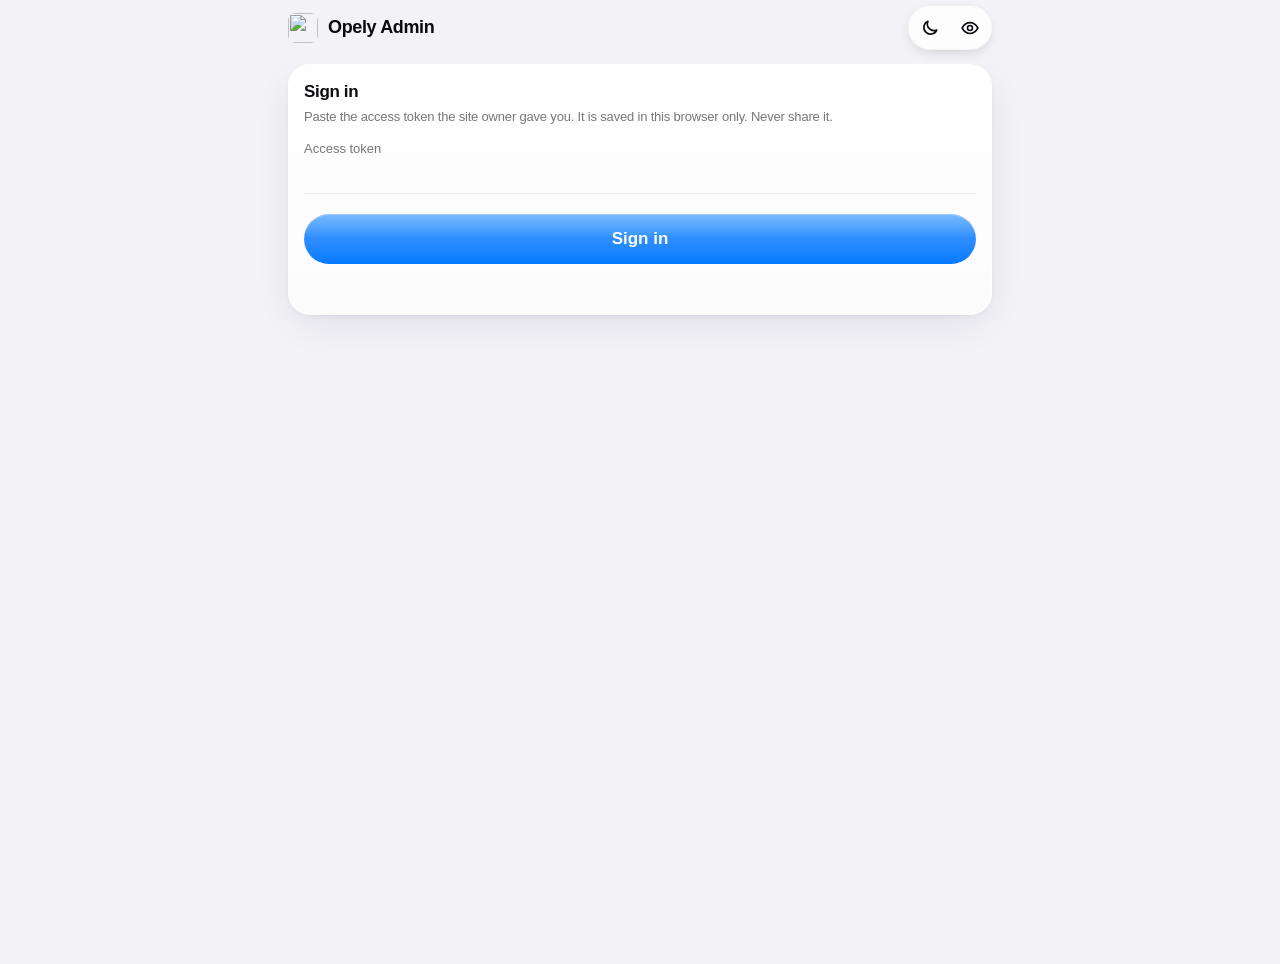
==== commit f41c5a29: "Redesign: shared bars, colours, cards and motion New top and bottom bars, statistics cards, colour s" ====
--- a/admin.html
+++ b/admin.html
@@ -10,30 +10,37 @@
 <link rel="icon" href="icon.svg" type="image/svg+xml">
 <link rel="apple-touch-icon" href="icon-180.png">
 <link rel="manifest" href="manifest.webmanifest">
-<link rel="stylesheet" href="style.css?v=32">
-<script src="lang.js?v=32"></script>
-<script src="icons.js?v=32"></script>
-<script src="viewer.js?v=32"></script>
+<link rel="stylesheet" href="style.css?v=50">
+<script src="lang.js?v=50"></script>
+<script src="icons.js?v=50"></script>
+<script src="viewer.js?v=50"></script>
+<!-- local test: only on your own computer (localhost). It does nothing on the real site. -->
+<script>if (/^(localhost|127\.0\.0\.1|0\.0\.0\.0|\[::1\])$/.test(location.hostname)) document.write('<script src="test-owner.js?v=6"><\/script>');</script>
 </head>
 <body>
 <!-- The navigation bar, the same as on the student site -->
 <header class="nav">
   <div class="nav-inner">
-    <a id="navBack" class="nav-back" href="#home" hidden><svg viewBox="0 0 24 24" fill="none" stroke="currentColor" stroke-width="2.4" stroke-linecap="round" stroke-linejoin="round" aria-hidden="true"><path d="M15 5l-7 7 7 7"/></svg></a>
+    <span id="navMoves" class="nav-tools nav-moves" hidden>
+      <a id="navBack" class="nav-icon nav-back-icon" href="#home" aria-label="Back"><svg viewBox="0 0 24 24" fill="none" stroke="currentColor" stroke-width="2.3" stroke-linecap="round" stroke-linejoin="round" aria-hidden="true"><path d="M15 5l-7 7 7 7"/></svg></a>
+      <a id="navHome" class="nav-icon" href="#home" aria-label="Home"><svg viewBox="0 0 24 24" fill="none" stroke="currentColor" stroke-width="2" stroke-linecap="round" stroke-linejoin="round" aria-hidden="true"><path d="M3.5 11L12 4l8.5 7"/><path d="M6 9.5V20h4.5v-5.5h3V20H18V9.5"/></svg></a>
+    </span>
     <a id="navBrand" class="nav-brand" href="#home"><img src="icon.svg" alt="">Opely Admin</a>
     <span id="navTitle" class="nav-title" aria-hidden="true"></span>
-    <a class="nav-pill nav-end" href="index.html">Student site</a>
+    <span class="nav-tools admin-tools">
+      <button class="nav-icon theme-toggle" type="button" data-theme-toggle aria-label="Light or dark"><svg class="theme-moon" viewBox="0 0 24 24" fill="none" stroke="currentColor" stroke-width="2" stroke-linecap="round" stroke-linejoin="round" aria-hidden="true"><path d="M20 14.5A8 8 0 0 1 9.5 4a8 8 0 1 0 10.5 10.5z"/></svg><svg class="theme-sun" viewBox="0 0 24 24" fill="none" stroke="currentColor" stroke-width="2" stroke-linecap="round" stroke-linejoin="round" aria-hidden="true"><circle cx="12" cy="12" r="4"/><path d="M12 2.5v2M12 19.5v2M4.6 4.6l1.4 1.4M18 18l1.4 1.4M2.5 12h2M19.5 12h2M4.6 19.4L6 18M18 6l1.4-1.4"/></svg></button>
+      <a id="navStudent" class="nav-icon" href="index.html" aria-label="Student site"><svg viewBox="0 0 24 24" fill="none" stroke="currentColor" stroke-width="1.9" stroke-linecap="round" stroke-linejoin="round" aria-hidden="true"><path d="M2.5 12s3.5-6.5 9.5-6.5S21.5 12 21.5 12s-3.5 6.5-9.5 6.5S2.5 12 2.5 12z"/><circle cx="12" cy="12" r="3"/></svg></a>
+    </span>
   </div>
 </header>
 <div class="wrap">
 <main>
   <!-- Step 1: sign in (only needed once per device). The repository is found automatically. -->
   <div id="signIn">
-    <h1>Admin</h1>
-    <p class="lead secondary">Manage your stage’s courses, lectures, sources, and announcements.</p>
+    <h1 class="visually-hidden">Admin</h1>
 
     <!-- Step 1: sign in with the token alone. The site knows who each token belongs to. -->
-    <form id="connectForm" class="card" novalidate>
+    <form id="connectForm" class="card form-list sign-form" novalidate>
       <div class="card-head" data-icon="key" data-color="blue"><h2>Sign in</h2></div>
       <p class="secondary small">Paste the access token the site owner gave you. It is saved in this browser only. Never share it.</p>
       <div class="field">
@@ -45,7 +52,7 @@
     </form>
 
     <!-- Shown once, when no admin is registered yet: the owner registers themselves -->
-    <form id="setupForm" class="card" novalidate hidden>
+    <form id="setupForm" class="card form-list sign-form" novalidate hidden>
       <div class="card-head" data-icon="person" data-color="indigo"><h2>Set up the owner</h2></div>
       <p class="secondary small">No admins are registered yet. Register yourself as the owner. You can then add the other admins.</p>
       <div class="field"><label for="ownerName">Full name</label><input id="ownerName" type="text" autocomplete="name" placeholder="First Father Grandfather">
@@ -70,6 +77,8 @@
   </div>
 </main>
 </div>
+<!-- The floating bar at the bottom: the page's own buttons, near the thumb (the same as the student site) -->
+<nav id="dock" class="dock" hidden></nav>
 <p id="toast" class="toast" role="status" hidden></p>
 
 <script>
@@ -85,7 +94,7 @@
    There is no server.
    ===================================================================== */
 translatePage(); // the words written in the HTML above
-document.querySelector(".nav-pill").textContent = t("Student site");
+
 // The bar turns to frosted glass once the page scrolls under it
 window.addEventListener("scroll", () => document.body.classList.toggle("scrolled", window.scrollY > 4), { passive: true });
 document.querySelectorAll(".card-head[data-icon]").forEach(head => head.insertAdjacentHTML("afterbegin", tile(head.dataset.icon, head.dataset.color, "big")));
@@ -529,6 +538,140 @@
 
 // ---------- Small helpers for drawing pages ----------
 const app = $("app");
+// A hidden file input behind an "Add files" row: the chosen names show under it
+document.addEventListener("change", event => {
+  const input = event.target;
+  if (!input.classList || !input.classList.contains("file-hidden")) return;
+  const line = $(input.id + "Chosen");
+  if (line) line.textContent = [...input.files].map(file => file.name).join(", ");
+});
+$("navStudent").setAttribute("aria-label", t("Student site")); $("navStudent").title = t("Student site");
+$("navHome").setAttribute("aria-label", t("Home"));
+
+// ----- The floating bar at the bottom (the same as the student site): icons only; press and hold says what -----
+function dockItem(item) {
+  const words = item.label || [item.kicker, item.name].filter(Boolean).join(": ");
+  const shape = item.end ? icon(item.end, "flip") : (item.icon ? icon(item.icon, item.flip ? "flip" : "") : "");
+  const cls = "dock-button dock-round" + (item.main ? " dock-main" : "");
+  const label = ` aria-label="${esc(words)}" data-tip="${esc(words)}"`;
+  const hidden = item.hidden ? " hidden" : "";
+  if (item.id && !item.attrs) return `<button class="${cls}" type="button" id="${item.id}"${label}${hidden}>${shape}</button>`;
+  return `<a class="${cls}"${item.id ? ` id="${item.id}"` : ""} ${item.attrs || `href="${esc(item.href)}"`}${label}${hidden}>${shape}${item.badge ? `<span class="dock-badge">${item.badge}</span>` : ""}</a>`;
+}
+// A list page whose form waits behind + in the bar (announcements, admins): tapping + shows the form,
+// then the bar's blue button becomes the form's own (Post, Add)
+function openFormFromBar(formId, words, focusId) {
+  setDock([{ id: "openForm", main: true, icon: "plus", label: words }]);
+  $("openForm").addEventListener("click", () => {
+    const form = $(formId);
+    form.hidden = false;
+    setDock([]);
+    dockFromForm();
+    form.scrollIntoView({ behavior: "smooth", block: "start" });
+    setTimeout(() => { if ($(focusId)) $(focusId).focus({ preventScroll: true }); }, 350);
+  });
+}
+// A page with a form and no bar of its own: its main button (Save, Add, Upload, Post...) moves into the bar
+// as the blue button. When the form shows a different main button later (Import), the bar follows.
+let dockAuto = false;
+function dockFromForm() {
+  const dock = $("dock");
+  if (dock.children.length && !dockAuto) return; // the page has its own bar
+  const buttons = [...app.querySelectorAll("button.primary")].filter(b => !b.closest("[hidden]") && b.offsetParent !== null || b.classList.contains("in-dock"));
+  const button = buttons.filter(b => !b.closest("[hidden]")).pop();
+  app.querySelectorAll("button.primary.in-dock").forEach(b => { if (b !== button) b.classList.remove("in-dock"); });
+  if (!button) { if (dockAuto) { dockAuto = false; setDock([]); } return; }
+  const words = button.textContent.trim();
+  const now = $("dockSubmit");
+  if (now && now.dataset.tip === words) { now.classList.toggle("is-off", button.disabled); return; }
+  button.classList.add("in-dock");
+  setDock([{ id: "dockSubmit", main: true, icon: button.dataset.icon || "check", label: words }]);
+  dockAuto = true;
+  const bar = $("dockSubmit");
+  bar.classList.toggle("is-off", button.disabled);
+  bar.addEventListener("click", () => { if (!button.disabled) button.click(); });
+}
+new MutationObserver(() => { clearTimeout(dockFromForm.timer); dockFromForm.timer = setTimeout(dockFromForm, 30); })
+  .observe(app, { childList: true, subtree: true, attributes: true, attributeFilter: ["disabled", "hidden"] });
+let dockSet = false;
+function setDock(items) {
+  const dock = $("dock");
+  items = (items || []).filter(Boolean);
+  dockSet = true;
+  dock.classList.toggle("dock-still", !dock.hidden && items.length > 0);
+  dock.innerHTML = items.map(dockItem).join("");
+  dock.hidden = !items.length;
+  document.body.classList.toggle("has-dock", !dock.hidden);
+}
+function showTip(button, text, kept) {
+  const bubble = document.createElement("div");
+  bubble.className = "dock-tip"; bubble.textContent = text;
+  document.body.append(bubble);
+  const box = button.getBoundingClientRect(), width = bubble.offsetWidth;
+  bubble.style.left = Math.min(innerWidth - width - 12, Math.max(12, box.left + box.width / 2 - width / 2)) + "px";
+  bubble.style.top = (box.top - bubble.offsetHeight - 10) + "px";
+  if (!kept) setTimeout(() => bubble.remove(), 1600);
+  return bubble;
+}
+(() => {
+  const dock = $("dock");
+  let timer = null, held = false, bubble = null;
+  const hide = () => { if (bubble) { bubble.remove(); bubble = null; } };
+  dock.addEventListener("pointerdown", event => {
+    const button = event.target.closest(".dock-button");
+    if (!button) return;
+    held = false; clearTimeout(timer);
+    timer = setTimeout(() => { held = true; hide(); bubble = showTip(button, button.dataset.tip || "", true); if (navigator.vibrate) navigator.vibrate(8); }, 420);
+  });
+  const end = () => { clearTimeout(timer); setTimeout(hide, held ? 1400 : 0); };
+  ["pointerup", "pointercancel", "pointerleave"].forEach(kind => dock.addEventListener(kind, end));
+  dock.addEventListener("contextmenu", event => event.preventDefault());
+  dock.addEventListener("click", event => { if (held) { event.preventDefault(); event.stopImmediatePropagation(); held = false; } }, true);
+})();
+
+// ----- Colour (the same system as the student site): each stage and course keeps its own -----
+const PALETTE = ["blue", "indigo", "purple", "teal", "pink", "cyan", "mint", "brown"];
+const stageColor = (stage, i) => stage.color || PALETTE[i % PALETTE.length];
+function courseColor(stage, course) {
+  if (course.color) return course.color;
+  const sorted = stage.courses.slice().sort((a, b) => a.code.localeCompare(b.code, "en", { numeric: true }));
+  const place = Math.max(0, sorted.findIndex(c => c.id === course.id.replace(/-labs$/, "")));
+  return PALETTE[place % PALETTE.length];
+}
+// Numbers as a card: a big total, other counts, and a small bar chart (the same as the student site)
+function numbersCard(total, more, chartLabel, bars, tint) {
+  const most = Math.max(1, ...bars.map(bar => bar.n));
+  const columns = bars.map(bar => `<span class="stat-bar ${esc(bar.color || "")}" title="${esc(bar.words)}" aria-label="${esc(bar.words)}" role="img">
+      <span class="stat-value">${bar.n}</span>
+      <span class="stat-fill" style="height:${bar.n ? Math.max(6, Math.round(bar.n / most * 100)) : 0}%"></span>
+      <span class="stat-name">${esc(bar.name)}</span></span>`).join("");
+  return `<section class="stats-card${tint ? " tinted " + esc(tint) : ""}" aria-label="${t("Statistics")}">
+    <div class="stats-head">
+      <span class="kicker">${t("Statistics")}</span>
+      <span class="stats-total"><b>${total}</b> ${t(total === 1 ? "lecture" : "lectures")}</span>
+      <span class="stats-more">${more}</span>
+    </div>
+    <div class="stats-chart">
+      <span class="stats-chart-label">${t(chartLabel)}</span>
+      <div class="stat-bars">${columns}</div>
+    </div>
+  </section>`;
+}
+// The coloured card on top of an edit page: what it changes, in its course's colour
+function editCard(stage, course, kicker, name) {
+  return `<section class="stats-card course-card edit-card tinted ${esc(courseColor(stage, course))}">
+    <span class="course-info"><span class="kicker">${kicker}</span><span class="course-name">${esc(name)}</span></span>
+  </section>`;
+}
+// The signed-in admin, as a row with Sign out (at the end of the home page)
+function accountRows() {
+  return `<ul class="group icons settings-list account-list">
+    <li><span class="row"><span class="avatar ${settings.owner ? "indigo" : "blue"}" style="width:34px;height:34px;font-size:13px">${esc(initials(settings.name))}</span>
+      <span class="grow">${esc(settings.name)}</span>
+      <button class="plain" type="button" id="heroSignOut">${t("Sign out")}</button></span></li>
+  </ul>`;
+}
+document.querySelectorAll("[data-theme-toggle]").forEach(button => button.setAttribute("aria-label", t("Light or dark")));
 
 // Makes text safe to place inside HTML
 function esc(text) {
@@ -678,124 +821,65 @@
   const news = (data.announcements || []).filter(item => reaches(item, stage.id));
   const segments = [1, 2].map(number => `
     <a class="segment" href="${base}-sem${number}" ${number === semester ? 'aria-current="page"' : ""}>${t("Semester {n}", { n: number })}</a>`).join("");
-
   const courses = stage.courses
     .filter(course => course.semester === semester)
     .sort((a, b) => a.code.localeCompare(b.code, "en", { numeric: true }));
-
-  const chevron = () => icon("chevron", "flip chev");
+  // A course card: the same size and colour as on the student site, with what it holds
   const courseWidgets = courses.map(course => `
-    <a class="widget course" href="${base}-${course.id}">
-      <span class="head"><span class="kicker" dir="ltr">${esc(course.code)}</span>${chevron()}</span>
+    <a class="widget course card-size tinted ${esc(courseColor(stage, course))}" href="${base}-${course.id}" ${course.instructor ? `title="${esc(course.instructor)}"` : ""}>
+      <span class="head"><span class="kicker" dir="ltr">${esc(course.code)}</span></span>
       <span class="title">${esc(course.title)}</span>
-      ${course.instructor ? `<span class="sub">${esc(course.instructor)}</span>` : ""}
-      <span class="foot meta-row"><span>${plural(course.lectures.length, "lecture")}</span>${courseHasLabs(course) ? `<span>${plural((course.labs || []).length, "lab")}</span>` : ""}<span>${plural((course.sources || []).length, "source")}</span></span>
+      <span class="foot">${plural(course.lectures.length, "lecture")}${courseHasLabs(course) ? SEP + plural((course.labs || []).length, "lab") : ""}</span>
     </a>`).join("");
-  const lectures = stage.courses.reduce((n, course) => n + course.lectures.length, 0);
-
   const ownerView = isOwner();
   app.innerHTML = `
     ${ownerView ? `<a class="back" href="#home">${esc(localName(dept))}</a>` : ""}
-    <h1>${esc(stageName(stage))}</h1>
-    <p class="lead secondary">${esc(localName(dept))}</p>
-    ${ownerView ? "" : `<div class="hero static who-hero">
-      <span class="avatar big ${settings.owner ? "indigo" : "blue"}">${esc(initials(settings.name))}</span>
-      <span class="hero-text">
-        <span class="kicker">${t("Connected as")}</span>
-        <span class="hero-title">${esc(settings.name)}</span>
-        <span class="sub">${esc(settings.username) + SEP}${plural(stage.courses.length, "course")}${SEP}${plural(lectures, "lecture")}</span>
-      </span>
-      <button class="glass-pill" type="button" id="heroSignOut">${t("Sign out")}</button>
-    </div>
-    `}
-    <div class="widgets">
-        <a class="widget wide" href="${ownerView ? base + "-news" : "#news"}">
-          <span class="head"><span class="kicker">${t("Announcements")}</span>${chevron()}</span>
-          <span class="title">${news.length ? esc(news[0].title) : t("No announcements yet")}</span>
-          <span class="meta-row">${news.length ? `<span>${plural(news.length, "announcement")}</span>` : ""}<span>${t("Post or remove")}</span></span>
-        </a>
-        ${settings.owner && !ownerView ? `<a class="widget wide" href="#admins">
-          <span class="head"><span class="kicker">${t("Admins")}</span>${chevron()}</span>
-          <span class="title">${plural(admins.length, "admin")}</span>
-          <span class="meta-row"><span>${t("Add or remove")}</span></span>
-        </a>` : ""}
-    </div>
+    <h1 class="${ownerView ? "" : "home-title"}">${esc(stageName(stage))}</h1>
     <nav class="segments" aria-label="${t("Semester")}">${segments}</nav>
-    <p class="count">${plural(courses.length, "course")}</p>
-    <div class="courses">
-      ${courseWidgets}
-      <a class="widget course add" href="${base}-sem${semester}-add">
-        <span class="plus">${icon("plus")}</span>
-        <span class="title">${t("Add course")}</span>
-      </a>
-    </div>
-    ${archivedCoursesRow(stage)}`;
+    ${courses.length ? `<div class="courses">${courseWidgets}</div>` : emptyState("book", "No courses yet.")}
+    ${archivedCoursesRow(stage)}
+    ${ownerView ? "" : `${settings.owner ? `<ul class="group icons settings-list"><li><a class="row" href="#admins">${tile("people", "indigo")}<span class="grow">${t("Admins")}</span><span class="end">${admins.length}</span></a></li></ul>` : ""}
+    ${accountRows()}`}`;
   if ($("heroSignOut")) $("heroSignOut").addEventListener("click", () => $("changeButton").click());
+  // The bar: add a course, and the stage's announcements
+  setDock([
+    { href: `${base}-sem${semester}-add`, main: true, icon: "plus", label: t("Add course") },
+    { href: ownerView ? base + "-news" : "#news", icon: "megaphone", label: t("Announcements") }]);
 }
 
 // ---------- The owner's home: every stage of a department, and a switch between departments ----------
 function showOwnerHome() {
   document.title = localName(dept) + " | " + t("Admin");
-  const chevron = () => icon("chevron", "flip chev");
-  const totals = data.stages.reduce(([c, l], stage) =>
-    [c + stage.courses.length, l + stage.courses.reduce((n, course) => n + course.lectures.length, 0)], [0, 0]);
   const switcher = departments.length > 1 ? `
     <nav class="segments${departments.length === 3 ? " three" : ""}" aria-label="${t("Department")}">
       ${departments.map(other => `<a class="segment" href="#dept-${esc(other.id)}" ${other.id === dept.id ? 'aria-current="page"' : ""}>${esc(other.short || localName(other))}</a>`).join("")}
     </nav>` : "";
-  const stageTiles = data.stages.map((stage, i) => {
-    const lectures = stage.courses.reduce((n, course) => n + course.lectures.length, 0);
-    const news = (data.announcements || []).filter(item => reaches(item, stage.id)).length;
-    return `<a class="widget stage" href="#${stage.id}">
-      <span class="head"><span class="kicker">${t("Stage")}</span>${chevron()}</span>
-      <span class="big">${i + 1}</span>
-      <span class="sub">${plural(stage.courses.length, "course")}<br>${plural(lectures, "lecture")}${news ? "<br>" + plural(news, "announcement") : ""}</span>
-    </a>`;
-  }).join("");
+  const courses = data.stages.reduce((n, stage) => n + stage.courses.length, 0);
+  const labs = data.stages.reduce((n, stage) => n + stage.courses.reduce((m, course) => m + (course.labs || []).length, 0), 0);
+  const bars = data.stages.map((stage, i) => {
+    const n = stage.courses.reduce((m, course) => m + course.lectures.length, 0);
+    return { name: String(i + 1), words: stageName(stage) + ": " + plural(n, "lecture"), n: n, color: stageColor(stage, i) };
+  });
+  // A stage card: its name, the same size and colour as on the student site
+  const stageTiles = data.stages.map((stage, i) => `<a class="widget stage slim card-size tinted ${esc(stageColor(stage, i))}" href="#${stage.id}">
+      <span class="head">${tile("layers", stageColor(stage, i))}${icon("chevron", "flip chev")}</span>
+      <span class="stage-name">${esc(stageName(stage))}</span>
+    </a>`).join("");
 
   app.innerHTML = `
-    <h1>${esc(localName(dept))}</h1>
-    <p class="lead secondary">${t("As the owner, you manage every stage of every department.")}</p>
-    <div class="hero static who-hero">
-      <span class="avatar big indigo">${esc(initials(settings.name))}</span>
-      <span class="hero-text">
-        <span class="kicker">${t("Connected as")}</span>
-        <span class="hero-title">${esc(settings.name)}</span>
-        <span class="sub">${esc(settings.username) + SEP}${plural(totals[0], "course")}${SEP}${plural(totals[1], "lecture")}</span>
-      </span>
-      <button class="glass-pill" type="button" id="heroSignOut">${t("Sign out")}</button>
-    </div>
-    
-    <div class="widgets">
-      <a class="widget wide" href="#news">
-        <span class="head"><span class="kicker">${t("Announcements")}</span>${chevron()}</span>
-        <span class="title">${(data.announcements || []).length ? esc(data.announcements[0].title) : t("No announcements yet")}</span>
-        <span class="meta-row">${(data.announcements || []).length ? `<span>${plural(data.announcements.length, "announcement")}</span>` : ""}<span>${t("Send to all stages or some")}</span></span>
-      </a>
-    </div>
-    <div class="widgets">
-      <a class="widget wide" href="#admins">
-        <span class="head"><span class="kicker">${t("Admins")}</span>${chevron()}</span>
-        <span class="title">${plural(admins.length, "admin")}</span>
-        <span class="meta-row"><span>${t("Add or remove")}</span></span>
-      </a>
-    </div>
-    <div class="widgets two-up">
-      <a class="widget" href="#notify">
-        <span class="head"><span class="kicker">${t("Notifications")}</span>${chevron()}</span>
-        <span class="title">${t("For students")}</span>
-        <span class="meta-row"><span>${t("Set up")}</span></span>
-      </a>
-      <a class="widget" href="#updates">
-        <span class="head"><span class="kicker">${t("Updates")}</span>${chevron()}</span>
-        <span class="title">${t("Update Opely")}</span>
-        <span class="meta-row"><span>${t("For every student")}</span></span>
-      </a>
-    </div>
+    <h1 class="home-title">${esc(localName(dept))}</h1>
     ${switcher}
-    <p class="count">${t("Stages")}</p>
-    <div class="widgets stages" style="margin-top:0">${stageTiles}</div>`;
+    ${numbersCard(bars.reduce((a, b) => a + b.n, 0), plural(courses, "course") + SEP + plural(data.stages.length, "stage") + (labs ? SEP + plural(labs, "lab") : ""), "Lectures by stage", bars, dept.color)}
+    <div class="widgets stages">${stageTiles}</div>
+    <ul class="group icons settings-list">
+      <li><a class="row" href="#admins">${tile("people", "indigo")}<span class="grow">${t("Admins")}</span><span class="end">${admins.length}</span></a></li>
+      <li><a class="row" href="#notify">${tile("bell", "red")}<span class="grow">${t("Notifications")}</span></a></li>
+      <li><a class="row" href="#updates">${tile("refresh", "blue")}<span class="grow">${t("Updates for students")}</span></a></li>
+    </ul>
+    ${accountRows()}`;
   $("heroSignOut").addEventListener("click", () => $("changeButton").click());
+  // The bar: the department's announcements
+  setDock([{ href: "#news", main: true, icon: "megaphone", label: t("Announcements") }]);
 }
 
 // ---------- Files next to the page that the owner keeps: version.json and notify.json ----------
@@ -821,7 +905,6 @@
   app.innerHTML = `
     <a class="back" href="#home">${t("Home")}</a>
     <h1>${t("Updates for students")}</h1>
-    <p class="lead secondary">${t("After you change Opely’s code, send the update. Every student’s Opely then offers to update, or updates by itself at once.")}</p>
     <div id="updateBody"><p class="secondary">${t("Loading…")}</p></div>`;
   let current;
   try { current = await readSiteFile("version.json"); } catch (error) { $("updateBody").innerHTML = `<p class="text-block error-text">${esc(explain(error))}</p>`; return; }
@@ -829,15 +912,15 @@
   $("updateBody").innerHTML = `
     <ul class="group icons"><li><span class="row">${tile("download", "blue")}<span class="grow">${t("Last update sent")}<br>
       <span class="secondary small">${now.update ? t("Update {n}", { n: now.update }) + (now.sent ? SEP + niceDate(now.sent.slice(0, 10)) : "") + (now.force ? SEP + t("Everyone at once") : "") : t("None yet")}</span></span></span></li></ul>
-    <form class="card" novalidate>
+    <form class="card form-list" novalidate>
       <div class="field"><label for="updateNote">${t("What changed (optional)")}</label><input id="updateNote" type="text" autocomplete="off" placeholder="${t("For example: a faster reader")}"></div>
       <label class="switch-row" for="updateForce">
-        <span class="grow">${t("Make everyone update now")}<br><span class="secondary small">${t("Opely updates by itself on every phone and computer, without asking. Use it for an important fix.")}</span></span>
+        <span class="grow">${t("Make everyone update now")}</span>
         <input id="updateForce" type="checkbox" role="switch"><span class="switch" aria-hidden="true"></span>
       </label>
-      <button class="primary" type="submit" id="sendUpdate">${icon("upload")}${t("Send the update")}</button>
+      <button class="primary" type="submit" id="sendUpdate" data-icon="upload">${icon("upload")}${t("Send the update")}</button>
     </form>
-    <p class="hint-below">${t("Send it after your change is on the site (a minute or two after saving it on GitHub).")}</p>`;
+    <p class="hint-below">${t("Send it a minute after your change is on GitHub.")}</p>`;
   onSubmit(async () => {
     const button = $("sendUpdate");
     if (!button.dataset.armed) { button.dataset.armed = "yes"; button.textContent = t("Tap again to send"); return; }
@@ -871,7 +954,6 @@
   app.innerHTML = `
     <a class="back" href="#home">${t("Home")}</a>
     <h1>${t("Notifications")}</h1>
-    <p class="lead secondary">${t("Students get a notification when a new lecture, lab or announcement is added to the stages they follow. It is set up once, for free, in about 15 minutes.")}</p>
     <div id="notifyBody"><p class="secondary">${t("Loading…")}</p></div>`;
   let current;
   try { current = await readSiteFile("notify.json"); } catch (error) { $("notifyBody").innerHTML = `<p class="text-block error-text">${esc(explain(error))}</p>`; return; }
@@ -924,7 +1006,7 @@
     <form class="card setup-step" novalidate><div class="card-head"><h2>${t("4. Turn them on")}</h2></div>
       <div class="field"><label for="workerAddress">${t("The worker’s address")}</label>
         <input id="workerAddress" type="url" dir="ltr" autocomplete="off" placeholder="https://opely-notify.name.workers.dev" value="${esc(setup ? setup.worker : "")}"></div>
-      <button class="primary" type="submit">${icon("check")}${t("Check and turn on")}</button>
+      <button class="primary" type="submit" data-icon="check">${icon("check")}${t("Check and turn on")}</button>
     </form>`;
 
   app.querySelectorAll("[data-copy]").forEach(button => button.addEventListener("click", async () => {
@@ -981,7 +1063,7 @@
 // The "This course has labs" switch, used when adding a course and in its details
 function labsSwitch(on) {
   return `<label class="switch-row" for="courseLabs">
-    <span class="grow">${t("This course has labs")}<br><span class="secondary small">${t("Adds a Labs part to the course, next to Lectures and Sources.")}</span></span>
+    <span class="grow">${t("This course has labs")}</span>
     <input id="courseLabs" type="checkbox" role="switch" ${on ? "checked" : ""}><span class="switch" aria-hidden="true"></span>
   </label>`;
 }
@@ -992,14 +1074,14 @@
   app.innerHTML = `
     <a class="back" href="#${stage.id}-sem${semester}">${esc(stageName(stage))}${SEP}${t("Semester {n}", { n: semester })}</a>
     <h1>${t("New course")}</h1>
-    <form class="card" novalidate>
+    <form class="card form-list" novalidate>
       <div class="two">
         <div class="field"><label for="courseCode">${t("Course code")}</label><input id="courseCode" type="text" placeholder="CS 101" autocomplete="off"></div>
         <div class="field"><label for="courseLecturer">${t("Lecturer")}</label><input id="courseLecturer" type="text" autocomplete="off"></div>
       </div>
       <div class="field"><label for="courseTitle">${t("Course title")}</label><input id="courseTitle" type="text" autocomplete="off"></div>
       ${labsSwitch(false)}
-      <button class="primary" type="submit">${icon("plus")}${t("Add course")}</button>
+      <button class="primary" type="submit" data-icon="plus">${icon("plus")}${t("Add course")}</button>
     </form>`;
 
   onSubmit(async () => {
@@ -1032,38 +1114,33 @@
       <li><span class="row has-link">
         <a class="row-link" ${viewAttrs(source, base + "-sources-" + (i + 1))}>
         ${tile(fileKind(source.url)[0], source.url ? fileKind(source.url)[1] : "gray")}
-        <span class="grow">${esc(source.label)}<br>
-          <span class="secondary small">${t(!source.url ? "Not added yet" : isWebLink(source.url) ? "Link" : "File")}</span></span></a>
+        <span class="grow">${esc(source.label)}${!source.url ? `<br><span class="secondary small">${t("Not added yet")}</span>` : ""}</span></a>
         <button class="delete" type="button" aria-label="${t("Delete")}" data-key="${i}">${icon("trash")}${t("Delete")}</button>
       </span></li>`).join("");
     body = `
-      <a class="button" href="${base}-sources-add">${icon("plus")}${t("Add source")}</a>
-      ${sources.length
-        ? `<p class="count">${plural(sources.length, "source")}</p><ul class="group icons">${rows}</ul>`
-        : emptyState("book", "No sources yet.")}`;
+      ${sources.length ? `<ul class="group icons">${rows}</ul>` : emptyState("book", "No sources yet.")}`;
   } else if (tab === "details") {
     body = `
-      <form class="card" novalidate>
+      <form class="card form-list" novalidate>
         <div class="two">
           <div class="field"><label for="courseCode">${t("Course code")}</label><input id="courseCode" type="text" autocomplete="off" value="${esc(course.code)}"></div>
           <div class="field"><label for="courseLecturer">${t("Lecturer")}</label><input id="courseLecturer" type="text" autocomplete="off" value="${esc(course.instructor)}"></div>
         </div>
         <div class="field"><label for="courseTitle">${t("Course title")}</label><input id="courseTitle" type="text" autocomplete="off" value="${esc(course.title)}"></div>
         ${labsSwitch(courseHasLabs(course))}
-        <button class="primary" type="submit">${icon("check")}${t("Save changes")}</button>
+        <button class="primary" type="submit" data-icon="check">${icon("check")}${t("Save changes")}</button>
       </form>
       <h2 class="label">${t("Archive")}</h2>
-      <form class="card new-version" novalidate id="versionForm">
+      <form class="card form-list new-version" novalidate id="versionForm">
         <div class="card-head"><h2>${t("Archive the lectures")}</h2></div>
-        <p class="secondary small">${t("For a new year or a new lecturer: the course’s lectures, labs and sources move to its archive, where students can still open them, and the course starts empty. The archive takes no space on the site.")}</p>
         <div class="field"><label for="versionName">${t("Name of the current version")}</label><input id="versionName" type="text" autocomplete="off" value="${esc(academicYear())}"></div>
         <button class="button secondary" type="submit" id="versionButton" style="width:100%">${icon("clock")}${t("Archive the current version")}</button>
       </form>
-      <div class="card new-version">
+      <div class="card form-list new-version">
         <div class="card-head"><h2>${t("Archive this course")}</h2></div>
-        <p class="secondary small">${t("When the course is no longer taught: the whole course leaves the stage and goes to the stage’s archived courses. Students can still open it, read only. You can bring it back at any time. It takes no space on the site.")}</p>
         <button class="button secondary" type="button" id="archiveCourseButton" style="width:100%">${icon("clock")}${t("Archive this course")}</button>
       </div>
+      <p class="hint-below">${t("Students can still open what is archived, and you can restore it.")}</p>
       <button class="danger" type="button" data-key="course">${icon("trash")}${t("Delete course")}</button>`;
   } else {
     const shown = tab === "labs" ? labView(course) : course; // lectures, or labs
@@ -1075,19 +1152,15 @@
           : `href="${listBase}-${lecture.id || i + 1}"`}>
         <span class="num">${i + 1}</span>
         <span class="grow">${esc(lecture.title)}<br>
-          <span class="secondary small">${niceDate(lecture.date)}${SEP}${plural((lecture.files || []).length, "file")}</span></span></a>
+          <span class="secondary small">${niceDate(lecture.date)}</span></span></a>
         <a class="edit-button" href="${listBase}-${lecture.id || i + 1}-edit" aria-label="${t("Edit")}" title="${t("Edit")}">${icon("pencil")}</a>
-        <button class="delete" type="button" aria-label="${t("Delete")}" data-key="${i}">${icon("trash")}${t("Delete")}</button>
+        ${shown.lectures.length > 1 ? dragHandle(lecture.title) : ""}
       </span></li>`).join("");
+    const byHand = shown[shown.isLabs ? "labsOrdered" : "lecturesOrdered"];
     body = `
-      <div class="button-pair">
-        <a class="button" href="${listBase}-add">${icon("plus")}${W(shown, "Add lecture", "Add lab")}</a>
-        <a class="button secondary" href="${base}${shown.isLabs ? "-labs" : ""}-import">${icon("layers")}${t("Import")}</a>
-      </div>
       ${shown.lectures.length
-        ? `<div class="count-row"><p class="count">${plural(shown.lectures.length, shown.isLabs ? "lab" : "lecture")}</p>
-            ${shown.lectures.length > 1 ? `<button id="reorderButton" class="move-button" type="button">${t("Reorder")}</button>` : ""}</div>
-           <ol class="group icons" id="lectureList">${rows}</ol>`
+        ? `<ol class="group icons course-tint ${esc(courseColor(stage, course))}" id="lectureList">${rows}</ol>
+           ${shown.lectures.length > 1 && byHand ? `<p class="hint-below order-line">${t("Order set by hand")}${SEP}<button id="sortByDate" class="link-button" type="button">${t("Sort by date")}</button></p>` : ""}`
         : emptyState(shown.isLabs ? "flask" : "doc", shown.isLabs ? "No labs yet." : "No lectures yet.")}
       ${archiveRow(course, base)}`;
   }
@@ -1095,13 +1168,15 @@
   const current = name => (tab === name ? 'aria-current="page"' : "");
   app.innerHTML = `
     <a class="back" href="#${stage.id}-sem${course.semester}">${esc(stageName(stage))}${SEP}${t("Semester {n}", { n: course.semester })}</a>
-    <div class="hero static course-hero">
-      <span class="hero-text">
+    <h1 data-short="${esc(course.code)}">${esc(course.title)}</h1>
+    <section class="stats-card course-card lecture-card tinted ${esc(courseColor(stage, course))}" aria-label="${esc(course.title)}">
+      <span class="course-info">
         <span class="kicker" dir="ltr">${esc(course.code)}</span>
-        <h1>${esc(course.title)}</h1>
-        ${course.instructor ? `<span class="sub">${esc(course.instructor)}</span>` : ""}
+        <span class="course-name">${esc(course.title)}</span>
+        ${course.instructor ? `<span class="course-by">${esc(course.instructor)}</span>` : ""}
       </span>
-    </div>
+      <span class="lecture-count"><b>${course.lectures.length}</b><small>${t("Lectures")}</small></span>
+    </section>
     <nav class="segments ${courseHasLabs(course) ? "four" : "three"}" aria-label="${t("Course")}">
       <a class="segment" href="${base}" ${current("lectures")}>${t("Lectures")}</a>
       ${courseHasLabs(course) ? `<a class="segment" href="${base}-labs" ${current("labs")}>${t("Labs")}</a>` : ""}
@@ -1110,23 +1185,39 @@
     </nav>
     ${body}`;
 
+  // The bar: what this tab adds (a lecture or a lab and Import, or a source), and the course on the student site
+  const shownForBar = tab === "labs" ? labView(course) : course;
+  const studentLink = { attrs: `href="index.html#${dept.id}-${stage.id}-${course.id}" target="_blank" rel="noopener"`, icon: "eye", label: t("Open on the student site") };
+  setDock(tab === "sources" ? [{ href: `${base}-sources-add`, main: true, icon: "plus", label: t("Add source") }, studentLink]
+    : tab === "details" ? [] // its Save goes in the bar by itself (see dockFromForm)
+    : [{ href: `#${stage.id}-${shownForBar.id}-add`, main: true, icon: "plus", label: W(shownForBar, "Add lecture", "Add lab") },
+       { href: `${base}${shownForBar.isLabs ? "-labs" : ""}-import`, icon: "layers", label: t("Import") }, studentLink]);
+
   if (tab === "lectures" || tab === "labs") {
     const shown = tab === "labs" ? labView(course) : course;
-    const reorder = $("reorderButton");
-    if (reorder) reorder.addEventListener("click", () => startReorder(stage, shown));
-    onDelete(async key => {
-      const lecture = shown.lectures[Number(key)];
-      const commit = await headCommit();
-      const saved = await save((shown.isLabs ? "Archive lab: " : "Archive lecture: ") + lecture.title, fresh => {
+    // Dropping a lecture in its new place saves the order at once, with Undo for a few seconds
+    const list = $("lectureList");
+    if (list) dragToReorder(list, (from, to) => {
+      const before = shown.lectures.slice();
+      const after = before.slice();
+      moveItem(after, from, to);
+      const rows = Array.from(list.children); // shown in the new order while it saves
+      moveItem(rows, from, to);
+      list.replaceChildren(...rows);
+      list.classList.add("saving");
+      saveLectureOrder(stage, shown, after, true).then(saved => {
+        if (!saved) return;
+        offerUndo(shown.isLabs ? "Lab moved." : "Lecture moved.", () => saveLectureOrder(stage, shown, before, !!shown[shown.isLabs ? "labsOrdered" : "lecturesOrdered"]));
+      });
+    });
+    const sortButton = $("sortByDate");
+    if (sortButton) sortButton.addEventListener("click", async () => {
+      const saved = await save((shown.isLabs ? "Sort labs by date: " : "Sort lectures by date: ") + course.code, fresh => {
         const target = findCourse(fresh, stage.id, shown.id);
-        const list = target.lectures;
-        const i = list.findIndex(other => lecture.id ? other.id === lecture.id : other.title === lecture.title && other.date === lecture.date);
-        if (i === -1) throw new Error(t(shown.isLabs ? "That lab is already gone. Reload the page." : "That lecture is already gone. Reload the page."));
-        const gone = list.splice(i, 1)[0];
-        archiveOf(target).removed.unshift({ id: "r" + Date.now().toString(36), kind: shown.isLabs ? "lab" : "lecture",
-          removedAt: today(), item: archivedItem(gone, commit) });
-        return repoFiles(gone.files || []); // they leave the site, and stay in its history
-      }, "Moved to the archive.");
+        const real = findCourse(fresh, stage.id, course.id);
+        delete real[shown.isLabs ? "labsOrdered" : "lecturesOrdered"];
+        keepOrder(target);
+      }, "Sorted by date.");
       if (saved) route(true);
     });
   }
@@ -1232,14 +1323,16 @@
   app.innerHTML = `
     <a class="back" href="${back}">${esc(course.title)}</a>
     <h1>${W(course, "New lecture", "New lab")}</h1>
-    <form class="card" novalidate>
+    ${editCard(stage, course, `<bdi>${esc(course.code)}</bdi>` + SEP + W(course, "Lecture {n}", "Lab {n}").replace("{n}", course.lectures.length + 1), course.title)}
+    <form class="card form-list" novalidate>
       <div class="field"><label for="lectureTitle">${W(course, "Lecture title", "Lab title")}</label><input id="lectureTitle" type="text" autocomplete="off"></div>
       <div class="field"><label for="lectureDate">${t("Date")}</label><input id="lectureDate" type="date" value="${today()}"></div>
-      <div class="field"><label for="lectureFiles">${t("Files")}</label><input id="lectureFiles" type="file" multiple>
-        <p class="hint">${t("Up to 25 MB each. Word and PowerPoint files become PDFs by themselves a few minutes after uploading.")}</p></div>
+      <div class="field form-files"><label>${t("Files")}</label>
+        <label class="add-files" for="lectureFiles">${icon("plus")}<span>${t("Add files")}</span><small>${t("Up to 25 MB each.")}</small></label>
+        <input id="lectureFiles" type="file" multiple class="file-hidden"><p class="file-chosen" id="lectureFilesChosen"></p></div>
       <div class="field"><label for="lectureVideo">${t("Recording link (optional)")}</label><input id="lectureVideo" type="url" placeholder="https://youtube.com/…" autocomplete="off"></div>
       <div class="field"><label for="lectureSummary">${t("Summary (optional)")}</label><textarea id="lectureSummary"></textarea></div>
-      <button class="primary" type="submit">${icon("upload")}${t("Upload")}</button>
+      <button class="primary" type="submit" data-icon="upload">${icon("upload")}${t("Upload")}</button>
     </form>`;
 
   onSubmit(async () => {
@@ -1300,8 +1393,7 @@
   if (!archive || (!archive.versions.length && !archive.removed.length)) return "";
   const parts = [archive.versions.length ? plural(archive.versions.length, "earlier version") : "",
     archive.removed.length ? plural(archive.removed.length, "removed item") : ""].filter(Boolean).join(SEP);
-  return `<ul class="group icons archive-row"><li><a class="row" href="${base}-archive">${tile("clock", "gray")}
-    <span class="grow">${t("Archive")}<br><span class="secondary small">${parts}</span></span></a></li></ul>`;
+  return `<a class="archive-link" href="${base}-archive">${icon("clock")}<span>${t("Archive")} · ${parts}</span>${icon("chevron", "flip")}</a>`;
 }
 // "2025–2026": the academic year, which starts in September
 function academicYear() {
@@ -1340,7 +1432,6 @@
   app.innerHTML = `
     <a class="back" href="${base}">${esc(course.title)}</a>
     <h1>${t("Archive")}</h1>
-    <p class="lead secondary">${t("Earlier versions and removed items. Students can open them too. They take no space on the site: GitHub keeps them in the site’s history.")}</p>
     <h2 class="label">${t("Earlier versions")}</h2>
     ${versions ? `<div class="widgets">${versions}</div>` : `<p class="text-block secondary">${t("No earlier versions. Start one from the course’s Details.")}</p>`}
     <h2 class="label">${t("Removed")}</h2>
@@ -1398,8 +1489,7 @@
 function archivedCoursesRow(stage) {
   const list = stage.archivedCourses || [];
   if (!list.length) return "";
-  return `<ul class="group icons archive-row"><li><a class="row" href="#${stage.id}-archived">${tile("clock", "gray")}
-    <span class="grow">${t("Archived courses")}<br><span class="secondary small">${plural(list.length, "course")}</span></span></a></li></ul>`;
+  return `<a class="archive-link" href="#${stage.id}-archived">${icon("clock")}<span>${t("Archived courses")} · ${list.length}</span>${icon("chevron", "flip")}</a>`;
 }
 // Every file of a course that is on the site (or was, before it was archived)
 const filesOfCourse = course => filesOfItems(course.lectures.concat(course.labs || [])).concat(course.sources || []);
@@ -1407,17 +1497,15 @@
 function showArchivedCourses(stage) {
   document.title = t("Archived courses") + " | " + stageName(stage);
   const list = stage.archivedCourses || [];
-  const rows = list.map(course => `<li><span class="row">${tile("book", "gray")}
-      <span class="grow"><bdi dir="ltr">${esc(course.code)}</bdi>${SEP}${esc(course.title)}<br>
-        <span class="secondary small">${t("Archived {date}", { date: niceDate(course.archivedAt) })}${SEP}${plural(course.lectures.length, "lecture")}</span></span>
-      <a class="move-button" href="index.html#${dept.id}-${stage.id}-${course.id}" target="_blank" rel="noopener">${t("Open")}</a>
-      <button class="move-button" type="button" data-restore-course="${esc(course.id)}">${t("Restore")}</button>
+  const rows = list.map(course => `<li><span class="row has-link">
+      <a class="row-link" href="index.html#${dept.id}-${stage.id}-${course.id}" target="_blank" rel="noopener">${tile("book", "gray")}
+      <span class="grow">${esc(course.title)}<br><span class="secondary small"><bdi dir="ltr">${esc(course.code)}</bdi>${SEP}${niceDate(course.archivedAt)}</span></span></a>
+      <button class="icon-button" type="button" data-restore-course="${esc(course.id)}" aria-label="${t("Restore")}" title="${t("Restore")}">${icon("refresh")}</button>
       <button class="delete" type="button" aria-label="${t("Delete for good")}" data-key="${esc(course.id)}">${icon("trash")}${t("Delete for good")}</button>
     </span></li>`).join("");
   app.innerHTML = `
     <a class="back" href="#${stage.id}">${esc(stageName(stage))}</a>
     <h1>${t("Archived courses")}</h1>
-    <p class="lead secondary">${t("Courses that are no longer taught. Students can still open them, read only. They take no space on the site: GitHub keeps them in the site’s history.")}</p>
     ${rows ? `<ul class="group icons">${rows}</ul>` : emptyState("clock", "No archived courses.")}`;
 
   onDelete(async id => {
@@ -1479,43 +1567,121 @@
   await commitTree(tree, edit, message);
 }
 
-// ---------- Reorder: up and down buttons, then one save ----------
-function startReorder(stage, course) {
-  const order = course.lectures.slice(); // moved here first, saved together
-  const list = $("lectureList");
-  const word = course.isLabs ? "Lab {n}" : "Lecture {n}";
-  const draw = () => {
-    list.innerHTML = order.map((lecture, i) => `
-      <li><span class="row">
-        <span class="num">${i + 1}</span>
-        <span class="grow">${esc(lecture.title)}<br><span class="secondary small">${niceDate(lecture.date)}</span></span>
-        <button type="button" class="order-button" data-up="${i}" ${i === 0 ? "disabled" : ""} aria-label="${t("Move up")}">${icon("chevron", "up")}</button>
-        <button type="button" class="order-button" data-down="${i}" ${i === order.length - 1 ? "disabled" : ""} aria-label="${t("Move down")}">${icon("chevron", "down")}</button>
-      </span></li>`).join("");
-    list.querySelectorAll("[data-up],[data-down]").forEach(button => button.addEventListener("click", () => {
-      const i = Number(button.dataset.up !== undefined ? button.dataset.up : button.dataset.down);
-      const j = button.dataset.up !== undefined ? i - 1 : i + 1;
-      [order[i], order[j]] = [order[j], order[i]];
-      draw();
-    }));
-  };
-  draw();
-  list.classList.add("reordering");
-  $("reorderButton").outerHTML = `<span class="reorder-actions"><button id="reorderCancel" class="move-button" type="button">${t("Cancel")}</button>
-    <button id="reorderSave" class="move-button save" type="button">${t("Save order")}</button></span>`;
-  $("reorderCancel").addEventListener("click", () => route(true));
-  $("reorderSave").addEventListener("click", async () => {
-    const ids = order.map(lecture => lecture.id || lecture.title);
-    const saved = await save((course.isLabs ? "Reorder labs: " : "Reorder lectures: ") + course.code, fresh => {
-      const target = findCourse(fresh, stage.id, course.id);
-      const key = lecture => lecture.id || lecture.title;
-      const known = target.lectures.filter(lecture => ids.includes(key(lecture))).sort((a, b) => ids.indexOf(key(a)) - ids.indexOf(key(b)));
-      const others = target.lectures.filter(lecture => !ids.includes(key(lecture))); // added by someone else meanwhile
-      target.lectures.splice(0, target.lectures.length, ...known, ...others);
-      target[course.isLabs ? "labsOrdered" : "lecturesOrdered"] = true; // from now on, new ones are added at the end
-    }, "Saved.");
-    if (saved) route(true);
-  });
+// ---------- Dragging to reorder (lectures, labs, and the files of a lecture) ----------
+// Each row has a handle (the three lines). Press it and drag the row up or down; the other rows
+// make room. Works with a finger and a mouse. On a keyboard: focus the handle, then use ↑ and ↓.
+// `moved(from, to)` is called once the row is let go somewhere else.
+function dragToReorder(list, moved) {
+  list.querySelectorAll(".drag-handle").forEach(handle => {
+    handle.addEventListener("keydown", event => {
+      const rows = Array.from(list.children);
+      const from = rows.indexOf(handle.closest("li"));
+      const to = event.key === "ArrowUp" ? from - 1 : event.key === "ArrowDown" ? from + 1 : -1;
+      if (to < 0 || to >= rows.length) return;
+      event.preventDefault();
+      moved(from, to);
+      const again = list.children[to] && list.children[to].querySelector(".drag-handle");
+      if (again) again.focus();
+    });
+    handle.addEventListener("pointerdown", event => {
+      if (event.button !== 0) return;
+      event.preventDefault();
+      const rows = Array.from(list.children);
+      const row = handle.closest("li");
+      const from = rows.indexOf(row);
+      const boxes = rows.map(each => { const box = each.getBoundingClientRect(); return { top: box.top + window.scrollY, height: box.height }; });
+      const step = from < rows.length - 1 ? boxes[from + 1].top - boxes[from].top : boxes[from].height;
+      const startY = event.clientY + window.scrollY;
+      let lastY = event.clientY;
+      let to = from;
+      row.classList.add("dragging");
+      list.classList.add("drag-active");
+      handle.setPointerCapture(event.pointerId);
+
+      const place = () => {
+        const shift = lastY + window.scrollY - startY;
+        row.style.transform = `translateY(${shift}px)`;
+        const middle = boxes[from].top + boxes[from].height / 2 + shift;
+        to = from;
+        boxes.forEach((box, i) => {
+          if (i < from && middle < box.top + box.height / 2) to = Math.min(to, i);
+          if (i > from && middle > box.top + box.height / 2) to = Math.max(to, i);
+        });
+        rows.forEach((each, i) => {
+          if (each === row) return;
+          const dy = from < to && i > from && i <= to ? -step : to < from && i >= to && i < from ? step : 0;
+          each.style.transform = dy ? `translateY(${dy}px)` : "";
+        });
+      };
+      // Near the top or bottom of the screen, the page scrolls by itself
+      const scroller = setInterval(() => {
+        const edge = 80;
+        const speed = lastY < edge ? -(edge - lastY) / 4 : lastY > window.innerHeight - edge ? (lastY - (window.innerHeight - edge)) / 4 : 0;
+        if (speed) { window.scrollBy(0, speed); place(); }
+      }, 16);
+      const move = moveEvent => { lastY = moveEvent.clientY; place(); };
+      const end = () => {
+        clearInterval(scroller);
+        handle.removeEventListener("pointermove", move);
+        handle.removeEventListener("pointerup", end);
+        handle.removeEventListener("pointercancel", end);
+        rows.forEach(each => { each.style.transform = ""; });
+        row.classList.remove("dragging");
+        list.classList.remove("drag-active");
+        if (to !== from) moved(from, to);
+      };
+      handle.addEventListener("pointermove", move);
+      handle.addEventListener("pointerup", end);
+      handle.addEventListener("pointercancel", end);
+    });
+  });
+}
+const dragHandle = label => `<span class="drag-handle" role="button" tabindex="0" aria-label="${esc(label)}" title="${t("Drag to move")}">${icon("grip")}</span>`;
+// Moves one item of a list to another place
+const moveItem = (list, from, to) => { const [item] = list.splice(from, 1); list.splice(to, 0, item); };
+
+// Saves lectures (or labs) in the given order. `byHand` keeps that order for good (new ones go at the end).
+async function saveLectureOrder(stage, shown, order, byHand) {
+  const ids = order.map(lecture => lecture.id || lecture.title);
+  const saved = await save((shown.isLabs ? "Reorder labs: " : "Reorder lectures: ") + shown.code, fresh => {
+    const target = findCourse(fresh, stage.id, shown.id);
+    const real = findCourse(fresh, stage.id, shown.id.replace(/-labs$/, ""));
+    const key = lecture => lecture.id || lecture.title;
+    const known = target.lectures.filter(lecture => ids.includes(key(lecture))).sort((a, b) => ids.indexOf(key(a)) - ids.indexOf(key(b)));
+    const others = target.lectures.filter(lecture => !ids.includes(key(lecture))); // added by someone else meanwhile
+    target.lectures.splice(0, target.lectures.length, ...known, ...others);
+    const flag = shown.isLabs ? "labsOrdered" : "lecturesOrdered";
+    if (byHand) real[flag] = true; else delete real[flag];
+  }, "Order saved.");
+  route(true); // drawn again from what was saved (or as it was, if saving failed)
+  return saved;
+}
+
+// The message at the bottom, with an Undo button for a few seconds
+function offerUndo(text, undo) {
+  const toast = $("toast");
+  clearTimeout(toastTimer);
+  toast.innerHTML = icon("check") + esc(t(text)) + ` <button type="button" class="undo-button">${t("Undo")}</button>`;
+  toast.className = "toast done";
+  toast.hidden = false;
+  toast.querySelector(".undo-button").addEventListener("click", event => { event.stopPropagation(); toast.hidden = true; undo(); });
+  toastTimer = setTimeout(() => { toast.hidden = true; }, 7000);
+}
+
+// Moves a lecture (or lab) to the course's archive, and its files off the site
+async function archiveLecture(stage, shown, lecture) {
+  const commit = await headCommit();
+  return save((shown.isLabs ? "Archive lab: " : "Archive lecture: ") + lecture.title, fresh => {
+    const target = findCourse(fresh, stage.id, shown.id);
+    const real = findCourse(fresh, stage.id, shown.id.replace(/-labs$/, ""));
+    const list = target.lectures;
+    const i = list.findIndex(other => lecture.id ? other.id === lecture.id : other.title === lecture.title && other.date === lecture.date);
+    if (i === -1) throw new Error(t(shown.isLabs ? "That lab is already gone. Reload the page." : "That lecture is already gone. Reload the page."));
+    const gone = list.splice(i, 1)[0];
+    archiveOf(real).removed.unshift({ id: "r" + Date.now().toString(36), kind: shown.isLabs ? "lab" : "lecture",
+      removedAt: today(), item: archivedItem(gone, commit) });
+    return repoFiles(gone.files || []); // they leave the site, and stay in its history
+  }, "Moved to the archive.");
 }
 
 // ---------- Edit a lecture (or a lab): its title, date, recording, summary and files ----------
@@ -1525,36 +1691,48 @@
   const here = base + "-" + (lecture.id || index + 1);
   document.title = W(course, "Edit lecture", "Edit lab") + " | " + t("Admin");
   const removing = new Set(); // files marked to be removed
-  const fileRows = () => (lecture.files || []).map((file, i) => {
+  const order = (lecture.files || []).map((file, i) => i); // the files' order, changed by dragging
+  const fileRows = () => order.map((i, place) => {
+    const file = lecture.files[i];
     const [shape, color] = fileKind(file.url);
     const gone = removing.has(i);
     return `<li class="${gone ? "removing" : ""}"><span class="row">${tile(shape, gone ? "gray" : color)}
       <span class="grow">${esc(file.label)}${gone ? `<br><span class="secondary small">${t("Will be removed")}</span>` : ""}</span>
+      ${order.length > 1 ? dragHandle(file.label) : ""}
       <button type="button" class="move-button" data-remove="${i}">${t(gone ? "Undo" : "Remove")}</button></span></li>`;
   }).join("");
 
   app.innerHTML = `
     <a class="back" href="${here}">${esc(lecture.title)}</a>
     <h1>${W(course, "Edit lecture", "Edit lab")}</h1>
-    <form class="card" novalidate>
+    ${editCard(stage, course, W(course, "Lecture {n}", "Lab {n}").replace("{n}", index + 1) + SEP + `<bdi>${esc(course.code)}</bdi>`, lecture.title)}
+    <form class="card form-list" novalidate>
       <div class="field"><label for="lectureTitle">${W(course, "Lecture title", "Lab title")}</label><input id="lectureTitle" type="text" autocomplete="off" value="${esc(lecture.title)}"></div>
       <div class="field"><label for="lectureDate">${t("Date")}</label><input id="lectureDate" type="date" value="${esc(lecture.date)}"></div>
       <div class="field"><label for="lectureVideo">${t("Recording link (optional)")}</label><input id="lectureVideo" type="url" placeholder="https://youtube.com/…" autocomplete="off" value="${esc(lecture.video || "")}"></div>
       <div class="field"><label for="lectureSummary">${t("Summary (optional)")}</label><textarea id="lectureSummary">${esc(lecture.summary || "")}</textarea></div>
-      <div class="field"><label>${t("Files")}</label>
-        ${(lecture.files || []).length ? `<ul class="group icons import-files" id="editFiles">${fileRows()}</ul>` : `<p class="hint">${t("No files yet.")}</p>`}</div>
-      <div class="field"><label for="lectureFiles">${t("Add files")}</label><input id="lectureFiles" type="file" multiple>
-        <p class="hint">${t("Up to 25 MB each. Word and PowerPoint files become PDFs by themselves a few minutes after uploading.")}</p></div>
-      <button class="primary" type="submit">${icon("check")}${t("Save changes")}</button>
-    </form>`;
-
-  // Remove marks a file; Undo brings it back. Nothing changes until Save.
-  const wireRemove = () => app.querySelectorAll("[data-remove]").forEach(button => button.addEventListener("click", () => {
-    const i = Number(button.dataset.remove);
-    removing.has(i) ? removing.delete(i) : removing.add(i);
-    $("editFiles").innerHTML = fileRows();
-    wireRemove();
+      <div class="field form-files"><label>${t("Files")}</label>
+        ${(lecture.files || []).length ? `<ul class="group icons import-files" id="editFiles">${fileRows()}</ul>` : ""}
+        <label class="add-files" for="lectureFiles">${icon("plus")}<span>${t("Add files")}</span><small>${t("Up to 25 MB each.")}</small></label>
+        <input id="lectureFiles" type="file" multiple class="file-hidden"><p class="file-chosen" id="lectureFilesChosen"></p></div>
+      <button class="primary" type="submit" data-icon="check">${icon("check")}${t("Save changes")}</button>
+    </form>
+    <button class="danger" type="button" id="archiveLecture">${icon("trash")}${W(course, "Delete lecture", "Delete lab")}</button>
+`;
+  $("archiveLecture").addEventListener("click", () => confirmThen($("archiveLecture"), async () => {
+    if (await archiveLecture(stage, course, lecture)) go(base);
   }));
+
+  // Remove marks a file; Undo brings it back. Dragging changes the order. Nothing changes until Save.
+  const redraw = () => { $("editFiles").innerHTML = fileRows(); wireRemove(); };
+  const wireRemove = () => {
+    app.querySelectorAll("[data-remove]").forEach(button => button.addEventListener("click", () => {
+      const i = Number(button.dataset.remove);
+      removing.has(i) ? removing.delete(i) : removing.add(i);
+      redraw();
+    }));
+    if ($("editFiles")) dragToReorder($("editFiles"), (from, to) => { moveItem(order, from, to); redraw(); });
+  };
   wireRemove();
 
   onSubmit(async () => {
@@ -1587,7 +1765,13 @@
       item.date = date;
       item.video = video;
       item.summary = summary;
-      item.files = (item.files || []).filter(file => !removed.some(gone => gone.url === file.url && gone.label === file.label)).concat(uploaded);
+      // The files, in the order the admin chose (files saved by someone else meanwhile go after them)
+      const same = (a, b) => a.url === b.url && a.label === b.label;
+      const wanted = order.map(i => lecture.files[i]);
+      const kept = (item.files || []).filter(file => !removed.some(gone => same(gone, file)));
+      kept.sort((a, b) => { const x = wanted.findIndex(w => same(w, a)), y = wanted.findIndex(w => same(w, b));
+        return (x === -1 ? 1e9 : x) - (y === -1 ? 1e9 : y); });
+      item.files = kept.concat(uploaded);
       if (removed.length) item.earlier = removed.map(file => Object.assign(archived(file, commit), { removedAt: today() })).concat(item.earlier || []);
       keepOrder(target); // the order follows the dates, unless the admin chose an order
       return repoFiles(removed); // the removed files are deleted from the repository too
@@ -1603,12 +1787,14 @@
   app.innerHTML = `
     <a class="back" href="${back}">${esc(course.title)}</a>
     <h1>${t("New source")}</h1>
-    <form class="card" novalidate>
+    ${editCard(stage, course, `<bdi>${esc(course.code)}</bdi>` + SEP + t("Sources"), course.title)}
+    <form class="card form-list" novalidate>
       <div class="field"><label for="sourceLabel">${t("Source name")}</label><input id="sourceLabel" type="text" placeholder="${t("Course textbook")}" autocomplete="off"></div>
-      <div class="field"><label for="sourceFile">${t("File")}</label><input id="sourceFile" type="file">
-        <p class="hint">${t("Up to 25 MB. Or use a link instead.")}</p></div>
+      <div class="field form-files"><label>${t("File")}</label>
+        <label class="add-files" for="sourceFile">${icon("plus")}<span>${t("Choose a file")}</span><small>${t("Up to 25 MB, or a link below.")}</small></label>
+        <input id="sourceFile" type="file" class="file-hidden"><p class="file-chosen" id="sourceFileChosen"></p></div>
       <div class="field"><label for="sourceLink">${t("Link")}</label><input id="sourceLink" type="url" placeholder="https://…" autocomplete="off"></div>
-      <button class="primary" type="submit">${icon("upload")}${t("Upload")}</button>
+      <button class="primary" type="submit" data-icon="upload">${icon("upload")}${t("Upload")}</button>
     </form>`;
 
   onSubmit(async () => {
@@ -1666,33 +1852,63 @@
   const base = "#" + stage.id + "-" + course.id;
   const here = base + "-" + (lecture.id || number);
   document.title = lecture.title + " | " + t("Admin");
+  const many = (lecture.files || []).length > 1; // then the files can be dragged into another order, right here
   const files = (lecture.files || []).map((file, i) => {
     const [shape, color] = fileKind(file.url);
-    return `<li><a class="row" ${viewAttrs(file, here + "-" + (i + 1))}>${tile(shape, file.url ? color : "gray")}<span class="grow">${esc(file.label)}</span></a></li>`;
+    const link = `<a class="${many ? "row-link" : "row"}" ${viewAttrs(file, here + "-" + (i + 1))}>${tile(shape, file.url ? color : "gray")}<span class="grow">${esc(file.label)}</span></a>`;
+    return many ? `<li><span class="row has-link">${link}${dragHandle(file.label)}</span></li>` : `<li>${link}</li>`;
   }).join("");
   const before = course.lectures[index - 1];
   const after = course.lectures[index + 1];
   const dept_ = dept;
+  // The same as the student site: one card with everything about it, then one list (the recording first)
+  const recording = lecture.video ? (() => {
+    let host = ""; try { host = new URL(lecture.video).hostname.replace(/^www\.|^m\./, ""); } catch (error) { host = ""; }
+    const site = /youtu/.test(host) ? "YouTube" : /drive\.google/.test(host) ? "Google Drive" : /vimeo/.test(host) ? "Vimeo" : host;
+    return `<li><a class="row" href="${esc(lecture.video)}" target="_blank" rel="noopener">${tile("play", "pink")}<span class="grow">${t("Recording")}</span><span class="end video-site">${esc(site)}${icon("external")}</span></a></li>`;
+  })() : "";
   app.innerHTML = `
     <a class="back" href="${base}">${esc(course.title)}</a>
-    <div class="course-head">
-      <span class="pill">${W(course, "Lecture {n}", "Lab {n}").replace("{n}", number)}${SEP}<bdi>${esc(course.code)}</bdi></span>
-      <h1>${esc(lecture.title)}</h1>
-      <p class="meta-row"><span>${niceDate(lecture.date)}</span></p>
-    </div>
-    <h2 class="label">${t("Recording")}</h2>
-    <ul class="group icons"><li>${lecture.video
-      ? `<a class="row" href="${esc(lecture.video)}" target="_blank" rel="noopener">${tile("play", "pink")}<span class="grow">${t("Watch recording")}</span></a>`
-      : `<span class="row secondary">${tile("play", "gray")}<span class="grow">${t("No recording yet")}</span></span>`}</li></ul>
-    ${lecture.summary ? `<h2 class="label">${t("Summary")}</h2><p class="text-block">${esc(lecture.summary)}</p>` : ""}
-    <h2 class="label">${t("Files")}</h2>
-    ${files ? `<ul class="group icons">${files}</ul>` : `<p class="text-block secondary">${t("No files yet.")}</p>`}
-    <a class="button secondary edit-wide" href="${here}-edit">${icon("pencil")}${W(course, "Edit lecture", "Edit lab")}</a>
-    <ul class="group icons" style="margin-top:12px"><li><a class="row" href="index.html#${dept_.id}-${stage.id}-${course.id}-${lecture.id || number}" target="_blank" rel="noopener">${tile("eye", "teal")}<span class="grow">${t("Open on the student site")}</span></a></li></ul>
-    <nav class="pager" aria-label="${t("Lectures")}">
-      ${before ? `<a href="${base}-${before.id || number - 1}">${icon("back", "flip")}${t("Previous")}</a>` : "<span></span>"}
-      ${after ? `<a class="next" href="${base}-${after.id || number + 1}">${t("Next")}${icon("chevron", "flip")}</a>` : "<span></span>"}
-    </nav>`;
+    <h1 data-short="${esc(W(course, "Lecture {n}", "Lab {n}").replace("{n}", number))}">${esc(lecture.title)}</h1>
+    <section class="stats-card course-card lecture-card tinted ${esc(courseColor(stage, course))}" aria-label="${esc(lecture.title)}">
+      <span class="course-info">
+        <span class="kicker">${W(course, "Lecture {n}", "Lab {n}").replace("{n}", number)}${SEP}<bdi>${esc(course.code)}</bdi></span>
+        <span class="course-name">${esc(lecture.title)}</span>
+        <span class="course-by">${niceDate(lecture.date)}</span>
+        ${lecture.summary ? `<span class="lecture-summary">${esc(lecture.summary)}</span>` : ""}
+      </span>
+      <span class="lecture-count"><b>${(lecture.files || []).length}</b><small>${t("Files")}</small></span>
+    </section>
+    ${recording ? `<ul class="group icons lecture-list">${recording}</ul>` : ""}
+    ${files ? `<ul class="group icons lecture-list" id="viewFiles">${files}</ul>` : `<p class="text-block secondary">${t("No files yet.")}</p>`}
+    ${many ? `<p class="hint-below" id="viewFilesHint" role="status"></p>` : ""}`;
+  // The bar: next, edit, and the lecture on the student site
+  setDock([
+    after ? { href: `${base}-${after.id || number + 1}`, main: true, end: "skip", label: W(course, "Next lecture", "Next lab") + ": " + after.title } : null,
+    { href: `${here}-edit`, main: !after, icon: "pencil", label: W(course, "Edit lecture", "Edit lab") },
+    { attrs: `href="index.html#${dept_.id}-${stage.id}-${course.id}-${lecture.id || number}" target="_blank" rel="noopener"`, icon: "eye", label: t("Open on the student site") }]);
+
+  // Dropping a file in its new place saves the new order straight away
+  if (!many) return;
+  const order = lecture.files.slice();
+  dragToReorder($("viewFiles"), async (from, to) => {
+    moveItem(order, from, to);
+    const list = $("viewFiles");
+    const rows = Array.from(list.children); // shown in the new order while it saves
+    moveItem(rows, from, to);
+    list.replaceChildren(...rows);
+    list.classList.add("saving");
+    const same = (a, b) => a.url === b.url && a.label === b.label;
+    const saved = await save((course.isLabs ? "Reorder lab files: " : "Reorder lecture files: ") + lecture.title, fresh => {
+      const target = findCourse(fresh, stage.id, course.id);
+      const item = target.lectures.find(other => lecture.id ? other.id === lecture.id : other.title === lecture.title && other.date === lecture.date);
+      if (!item) throw new Error(t(course.isLabs ? "That lab is already gone. Reload the page." : "That lecture is already gone. Reload the page."));
+      const position = file => { const i = order.findIndex(wanted => same(wanted, file)); return i === -1 ? 1e9 : i; };
+      item.files = (item.files || []).slice().sort((a, b) => position(a) - position(b));
+    }, "Order saved.");
+    route(true); // drawn again from what was saved (or as it was, if saving failed)
+    if (saved && $("viewFilesHint")) $("viewFilesHint").textContent = t("Order saved.");
+  });
 }
 
 // Gets a file: from this browser if it was saved before, otherwise from the site or GitHub
@@ -1734,10 +1950,10 @@
     <a class="back" href="${backAddress}">${esc(backLabel)}</a>
     <h1>${esc(file.label)}</h1>
     <p id="fileStatus" class="secondary" role="status">${t("Downloading…")}</p>
-    <p class="file-actions"><a id="fileDownload" class="button" hidden>${icon("download")}${t("Download")}</a>
-      <button id="fileCopy" class="button secondary" type="button" hidden>${t("Copy")}</button></p>
     <div id="pages" class="pages"></div>
     <div id="shown" class="shown"></div>`;
+  setDock([{ id: "fileDownload", attrs: `href="#"`, icon: "download", label: t("Download"), hidden: true },
+    { id: "fileCopy", icon: "copy", label: t("Copy"), hidden: true }]);
   const status = $("fileStatus");
   const type = fileType(file.url) || { kind: "pdf", name: "PDF" };
   try {
@@ -1753,12 +1969,11 @@
     if (type.kind !== "pdf") { // text, code, notebooks and pictures, shown by viewer.js
       const shown = await showInPage($("shown"), blob, type, file.label);
       if (view !== viewing) return;
-      status.textContent = t(type.name) + (shown.lines ? SEP + plural(shown.lines, "line") : "");
+      status.hidden = true;
       if (shown.text !== null) {
         $("fileCopy").hidden = false;
         $("fileCopy").addEventListener("click", async () => {
-          $("fileCopy").textContent = t(await copyText(shown.text) ? "Copied" : "Can’t copy here");
-          setTimeout(() => { if ($("fileCopy")) $("fileCopy").textContent = t("Copy"); }, 2000);
+          showTip($("fileCopy"), t(await copyText(shown.text) ? "Copied" : "Can’t copy here"));
         });
       }
       return;
@@ -1766,7 +1981,7 @@
     const library = await loadPdfLibrary();
     const pdf = await library.getDocument({ data: await blob.arrayBuffer() }).promise;
     if (view !== viewing) return;
-    status.textContent = plural(pdf.numPages, "page");
+    status.hidden = true;
     const holder = $("pages");
     const size = (await pdf.getPage(1)).getViewport({ scale: 1 });
     pageWatcher = new IntersectionObserver(entries => entries.forEach(async entry => {
@@ -1782,6 +1997,7 @@
       canvas.setAttribute("aria-label", t("Page {n}", { n: entry.target.dataset.page }));
       entry.target.append(canvas);
       await page.render({ canvasContext: canvas.getContext("2d"), viewport: viewport }).promise;
+      entry.target.classList.add("drawn");
     }), { rootMargin: "800px 0px" });
     for (let number = 1; number <= pdf.numPages; number += 1) {
       const box = document.createElement("div");
@@ -1793,6 +2009,7 @@
     }
   } catch (error) {
     if (view !== viewing) return;
+    status.hidden = false;
     status.textContent = viewedFileUrl
       ? t("Can’t show this file here. You can still download it.")
       : t("Can’t get this file. Check your connection, then reload.");
@@ -1940,19 +2157,18 @@
   app.innerHTML = `
     <a class="back" href="${back}">${esc(course.title)}</a>
     <h1>${t("Import")}</h1>
-    <p class="lead secondary">${t("Add many lectures at once. Opely sorts your files into lectures, and you check everything before it’s uploaded.")}</p>
     <form class="card drop-zone" novalidate>
       <div class="field"><label for="importFiles">${t("Files or zip files")}</label><input id="importFiles" type="file" multiple>
-        <p class="hint">${t("Zip files are opened for you, even zips inside zips.")}</p></div>
-      <button class="primary" type="submit">${icon("layers")}${t("Sort into lectures")}</button>
+</div>
+      <button class="primary" type="submit" data-icon="layers">${icon("layers")}${t("Sort into lectures")}</button>
     </form>
-    <h2 class="label">${t("How it works")}</h2>
+    <details class="how-it-works"><summary>${t("How it works")}</summary>
     <ul class="group">
       <li><span class="row"><span class="grow">${t("Files in the same folder become one lecture, named after the folder.")}</span></span></li>
       <li><span class="row"><span class="grow">${t("Files outside any folder each become their own lecture, named after the file.")}</span></span></li>
       <li><span class="row"><span class="grow">${t("Before uploading, you can Split a lecture into one per file, Move files, rename lectures, or turn a lecture into a source.")}</span></span></li>
       <li><span class="row"><span class="grow">${t("Word and PowerPoint files become PDFs by themselves a few minutes after uploading, so students can read them inside Opely.")}</span></span></li>
-    </ul>`;
+    </ul></details>`;
 
   // On a computer, files can also be dropped on the card
   let dropped = null;
@@ -2010,7 +2226,7 @@
     `<button type="button" data-kind="${group.id}" data-value="${value}" aria-pressed="${group.kind === value}">${t(words)}</button>`;
 
   const cards = plan.groups.map(group => `
-    <div class="card import-card is-${group.kind}">
+    <div class="card form-list import-card is-${group.kind}">
       <div class="import-head">
         <span class="kicker">${isItem(group) ? numberOf(group) : t("Course source")}</span>
         ${isItem(group) && plan.files.filter(file => file.place === group.id).length > 1
@@ -2038,12 +2254,9 @@
       labGroups.length ? plural(labGroups.length, "new lab") : "",
       sourceCount ? plural(sourceCount, "source") : ""
     ].filter(Boolean).join(SEP) || t("Nothing to upload yet.")}</p>
-    <p class="hint-below">${t(labs
-      ? "Choose Lecture, Lab or Source on each card. Split makes one card per file, and Move puts a file in another card."
-      : "Choose Lecture or Source on each card. Split makes one card per file, and Move puts a file in another card.")}</p>
     ${cards}
     ${skipped ? `<h2 class="label">${t("Left out")}</h2><ul class="group icons">${skipped}</ul>` : ""}
-    <form novalidate><button class="primary" type="submit" ${fileCount ? "" : "disabled"}>${icon("upload")}${t("Upload {n} files", { n: fileCount })}</button></form>`;
+    <form novalidate><button class="primary" type="submit" ${fileCount ? "" : "disabled"} data-icon="upload">${icon("upload")}${t("Upload {n} files", { n: fileCount })}</button></form>`;
   const firstTime = !plan.shown;
   plan.shown = true;
   afterDraw(firstTime ? "push" : "", firstTime ? 0 : null); // the back link moves into the bar
@@ -2194,10 +2407,10 @@
   return `
       <div class="field"><label for="newsEventDay">${t("Exam or event (optional)")}</label>
         <div class="two"><input id="newsEventDay" type="date" value="${esc(eventDay || "")}" aria-label="${t("Date")}"><input id="newsEventTime" type="time" value="${esc(eventTime || "")}" aria-label="${t("Time")}"></div>
-        <p class="hint">${t("Students see a countdown to it, like “Midterm in 5 days”.")}</p></div>
+</div>
       <div class="field"><label for="newsUntilDay">${t("Remove it after (optional)")}</label>
         <div class="two"><input id="newsUntilDay" type="date" value="${esc(untilDay || "")}" aria-label="${t("Date")}"><input id="newsUntilTime" type="time" value="${esc(untilTime || "")}" aria-label="${t("Time")}"></div>
-        <p class="hint">${t("After this time, students no longer see it, and it is deleted the next night. Without a time, it lasts the whole day.")}</p></div>`;
+</div>`;
 }
 // Reads the two times from the form into an announcement
 function readTimes(item) {
@@ -2232,7 +2445,7 @@
   const rows = news.map((item, i) => `
     <li><span class="row">
       <span class="grow">${esc(item.title)}<br>
-        <span class="secondary small">${niceDate(item.date)}${SEP}${esc(audienceName(item))}${item.event ? SEP + t("Event: {when}", { when: whenText(item.event) }) : ""}${item.until ? SEP + (hasEnded(item) ? t("Ended") : t("Until {date}", { date: whenText(item.until) })) : ""}</span></span>
+        <span class="secondary small">${niceDate(item.date)}${SEP}${esc(audienceName(item))}${item.until && hasEnded(item) ? SEP + t("Ended") : ""}</span>${item.event ? `<br><span class="event-mini">${icon("calendar")}${whenText(item.event)}</span>` : ""}</span>
       ${removable(item) ? `<a class="edit-button" href="#newsedit-${esc(item.id || "")}" aria-label="${t("Edit")}">${icon("pencil")}</a>` : ""}
       ${removable(item) ? `<button class="delete" type="button" aria-label="${t("Delete")}" data-key="${i}">${icon("trash")}${t("Delete")}</button>` : `<span class="end small">${t("From the owner")}</span>`}
     </span></li>`).join("");
@@ -2255,7 +2468,6 @@
         <button type="button" class="chip-toggle" data-stage="all" aria-pressed="${chosen.size === 0}">${t("All stages")}</button>
         ${data.stages.map(other => `<button type="button" class="chip-toggle" data-stage="${esc(other.id)}" aria-pressed="${chosen.has(other.id)}">${esc(stageName(other))}</button>`).join("")}
       </div>
-      <p class="hint">${t(departmentChoice ? "The stages you choose receive it in every department you choose." : "Choose all stages, or one or more stages.")}</p>
     </div>` : "";
 
   const back = owner ? (fromStage ? "#" + own.id : "#home") : "#home";
@@ -2263,15 +2475,16 @@
     <a class="back" href="${back}">${esc(owner && !fromStage ? localName(dept) : stageName(own))}</a>
     <h1>${t("Announcements")}</h1>
     <p class="lead secondary">${owner && !fromStage ? esc(localName(dept)) : esc(t("Students of {stage} see these.", { stage: stageName(own) }))}</p>
-    <form class="card" novalidate>
+    ${news.length ? `<ul class="group news-list">${rows}</ul>` : emptyState("megaphone", "No announcements yet.")}
+    <form class="card" novalidate id="newsForm" hidden>
+      <div class="card-head"><h2>${t("New announcement")}</h2></div>
       ${recipients}
       <div class="field"><label for="newsTitle">${t("Title")}</label><input id="newsTitle" type="text" placeholder="${t("Midterm exam dates")}" autocomplete="off"></div>
       <div class="field"><label for="newsText">${t("Message")}</label><textarea id="newsText"></textarea></div>
       ${timeFields(null)}
-      <button class="primary" type="submit">${icon("megaphone")}${t("Post announcement")}</button>
-    </form>
-    <h2>${t("Posted")}</h2>
-    ${news.length ? `<ul class="group">${rows}</ul>` : emptyState("megaphone", "No announcements yet.")}`;
+      <button class="primary" type="submit" data-icon="megaphone">${icon("megaphone")}${t("Post announcement")}</button>
+    </form>`;
+  openFormFromBar("newsForm", t("New announcement"), "newsTitle");
 
   // A group of pills: tapping one adds or removes it; the "All" pill clears the others;
   // choosing every one is the same as All, and nothing chosen means All
@@ -2371,11 +2584,11 @@
     <a class="back" href="${newsBack}">${t("Announcements")}</a>
     <h1>${t("Edit announcement")}</h1>
     <p class="lead secondary">${esc(t("Sent to: {who}", { who: audienceName(item) }))}${SEP}${niceDate(item.date)}</p>
-    <form class="card" novalidate>
+    <form class="card form-list" novalidate>
       <div class="field"><label for="newsTitle">${t("Title")}</label><input id="newsTitle" type="text" autocomplete="off" value="${esc(item.title)}"></div>
       <div class="field"><label for="newsText">${t("Message")}</label><textarea id="newsText">${esc(item.text || "")}</textarea></div>
       ${timeFields(item)}
-      <button class="primary" type="submit">${icon("check")}${t("Save changes")}</button>
+      <button class="primary" type="submit" data-icon="check">${icon("check")}${t("Save changes")}</button>
     </form>`;
   onSubmit(async () => {
     const title = typed("newsTitle");
@@ -2398,15 +2611,18 @@
     <li><span class="row">
       <span class="avatar ${admin.owner ? "indigo" : "blue"}" style="width:34px;height:34px;font-size:13px">${esc(initials(admin.name))}</span>
       <span class="grow">${esc(admin.name)}${admin.owner ? " (" + t("owner") + ")" : ""}<br>
-        <span class="secondary small">${esc(admin.username)}${SEP}${esc(departmentName(admin.department))}${SEP}${esc(t(admin.stage.replace("stage", "Stage ")))}</span></span>
+        <span class="secondary small">${esc(admin.username)}${SEP}${admin.owner && !admin.department ? esc(t("All departments"))
+          : esc(departmentName(admin.department || "")) + (admin.stage ? SEP + esc(t(admin.stage.replace("stage", "Stage "))) : "")}</span></span>
       ${admin.key === settings.key ? "" : `<button class="delete" type="button" aria-label="${t("Delete")}" data-key="${i}">${icon("trash")}${t("Delete")}</button>`}
     </span></li>`).join("");
 
   app.innerHTML = `
     <a class="back" href="#home">${esc(isOwner() ? localName(dept) : stageName(ownStage()))}</a>
     <h1>${t("Admins")}</h1>
-    <p class="lead secondary">${t("Make a token on GitHub for each admin, register it here, then send it to them privately.")}</p>
-    <form class="card" novalidate>
+    <ul class="group">${rows}</ul>
+    <form class="card" novalidate id="adminForm" hidden>
+      <div class="card-head"><h2>${t("Add admin")}</h2></div>
+      <p class="secondary small">${t("Make a token on GitHub for each admin, register it here, then send it to them privately.")}</p>
       <div class="field"><label for="newName">${t("Full name")}</label><input id="newName" type="text" autocomplete="off" placeholder="First Father Grandfather">
         <p class="hint">${t("Three-part name, in English.")}</p></div>
       <div class="field"><label for="newUsername">${t("Username")}</label><input id="newUsername" type="text" autocomplete="off" autocapitalize="none" spellcheck="false"></div>
@@ -2414,10 +2630,9 @@
       <div class="field"><label for="newStage">${t("Stage")}</label><select id="newStage"></select></div>
       <div class="field"><label for="newToken">${t("Their access token")}</label><input id="newToken" type="password" autocomplete="off">
         <p class="hint">${t("Only its fingerprint is saved, never the token itself.")}</p></div>
-      <button class="primary" type="submit">${icon("plus")}${t("Add admin")}</button>
-    </form>
-    <h2>${t("Registered")}</h2>
-    <ul class="group">${rows}</ul>`;
+      <button class="primary" type="submit" data-icon="plus">${icon("plus")}${t("Add admin")}</button>
+    </form>`;
+  openFormFromBar("adminForm", t("Add admin"), "newName");
   linkPickers($("newDepartment"), $("newStage"));
 
   onSubmit(async () => {
@@ -2506,10 +2721,50 @@
   if (!keepScroll && previous !== null && previous !== name) {
     if (depthOf(name) > depthOf(previous)) motion = "push";
     else if (depthOf(name) < depthOf(previous)) motion = "pop";
-  }
-  drawRoute(name);
-  afterDraw(motion, keepScroll ? null : motion === "pop" ? (scrollPlaces[name] || 0) : 0);
-}
+    else motion = "fade";
+  }
+  const scrollTo = keepScroll ? null : motion === "pop" ? (scrollPlaces[name] || 0) : 0;
+  const draw = withClass => { document.querySelectorAll(".dock-tip").forEach(b => b.remove()); dockSet = false; dockAuto = false; drawRoute(name); if (!dockSet) setDock([]); dockFromForm(); afterDraw(withClass ? motion : "", scrollTo); };
+  const swiped = skipMotion;
+  skipMotion = false;
+  const quiet = !motion || swiped || matchMedia("(prefers-reduced-motion: reduce)").matches;
+  if (!quiet && document.startViewTransition) {
+    document.documentElement.dataset.motion = motion;
+    document.startViewTransition(() => draw(false)).finished.finally(() => { delete document.documentElement.dataset.motion; });
+  } else draw(!swiped);
+}
+let skipMotion = false;
+let dockBack = "#home";
+// Swipe from the edge to go back, when opened from the Home Screen (the same as the student site)
+(() => {
+  const standalone = matchMedia("(display-mode: standalone)").matches || navigator.standalone === true;
+  if (!standalone && !window.OPELY_SWIPE) return;
+  const rtl = () => document.documentElement.dir === "rtl";
+  let startX = null, startY = 0, moved = 0, sliding = false;
+  addEventListener("touchstart", event => {
+    startX = null;
+    if (event.touches.length !== 1 || $("navMoves").hidden) return;
+    const x = event.touches[0].clientX;
+    if ((rtl() ? innerWidth - x : x) > 24) return;
+    startX = x; startY = event.touches[0].clientY; moved = 0; sliding = false;
+  }, { passive: true });
+  addEventListener("touchmove", event => {
+    if (startX === null) return;
+    const touch = event.touches[0];
+    const along = (touch.clientX - startX) * (rtl() ? -1 : 1);
+    const across = Math.abs(touch.clientY - startY);
+    if (!sliding) { if (across > 12 && across > along) { startX = null; return; } if (along > 10) sliding = true; }
+    if (sliding) { moved = Math.max(0, along); app.style.transition = "none"; app.style.transform = `translateX(${(rtl() ? -1 : 1) * moved}px)`; }
+  }, { passive: true });
+  addEventListener("touchend", () => {
+    if (startX === null) return;
+    startX = null;
+    const go = sliding && moved > Math.min(100, innerWidth * 0.28);
+    app.style.transition = go ? "none" : "transform 0.22s"; app.style.transform = "";
+    setTimeout(() => { app.style.transition = ""; }, 240);
+    if (go) { skipMotion = true; location.hash = dockBack; }
+  });
+})();
 
 // After a page is drawn: its back link moves into the bar, and its title appears small when scrolled away
 let titleWatcher = null;
@@ -2519,14 +2774,23 @@
 function afterDraw(motion, scrollTo) {
   const back = $("navBack");
   const link = app.querySelector(":scope > .back");
-  back.hidden = !link;
-  $("navBrand").hidden = !!link;
-  if (link) {
-    back.href = link.getAttribute("href");
-    back.setAttribute("aria-label", t("Back") + ": " + link.textContent);
-    link.remove();
-  }
-  watchTitle(app.querySelector("h1"));
+  const home = !shownName || shownName === "home";
+  // Back and Home in the top bar on every page but home; the page's name in the middle
+  $("navMoves").hidden = home;
+  $("navBrand").hidden = !home;
+  dockBack = link ? link.getAttribute("href") : "#home";
+  back.href = dockBack;
+  back.setAttribute("aria-label", t("Back") + (link ? ": " + link.textContent : ""));
+  if (link) link.remove();
+  const plain = app.querySelector(":scope > h1"); // home too: its name sits next to "Opely Admin"
+  if (plain) plain.classList.add("visually-hidden");
+  document.body.classList.toggle("title-nav", !!plain);
+  if (plain) {
+    $("navTitle").textContent = home ? "" : plain.textContent; // home: "Opely Admin" alone (the switch shows the department)
+    if (plain.dataset.short && $("navTitle").scrollWidth > $("navTitle").clientWidth) $("navTitle").textContent = plain.dataset.short;
+    if (titleWatcher) titleWatcher.disconnect();
+    document.body.classList.remove("scrolled-title");
+  } else watchTitle(app.querySelector("h1"));
   if (scrollTo !== null) window.scrollTo(0, scrollTo);
   if (motion) {
     app.classList.remove("push", "pop");
@@ -2622,8 +2886,10 @@
 }
 
 function showSignIn() {
-  $("navBack").hidden = true;
+  $("navMoves").hidden = true;
   $("navBrand").hidden = false;
+  document.body.classList.remove("title-nav");
+  setDock([]);
   shownName = null; // the next session starts fresh, without a slide
   watchTitle(document.querySelector("#signIn h1"));
   $("signIn").hidden = false;
@@ -2658,7 +2924,8 @@
     const me = admins.find(admin => admin.key === key);
     if (!me) throw new Error("This token isn’t registered on the site. Ask the site owner to add you.");
     settings = Object.assign({}, me, { token: token });
-    dept = departments.find(department => department.id === me.department);
+    // An owner manages everything, so a department and stage are optional: the first one opens
+    dept = departments.find(department => department.id === me.department) || (me.owner ? departments[0] : undefined);
     if (!dept) throw new Error("Your department is no longer on the site. Ask the site owner.");
     data = (await readData()).data;
     if (!ownStage()) throw new Error("Your stage is no longer on the site. Ask the site owner.");
@@ -2734,6 +3001,9 @@
     const message = error instanceof TypeError ? "Can’t load the list of departments. Check your connection, then reload." : error.message;
     return setStatus($("connectStatus"), message, "error");
   }
+  const local = typeof testOwner !== "undefined" && testOwner.available; // the local test, on your own computer only
+  if (local) testOwner.showCard();
+  if (local && saved && saved.token === testOwner.key) return testOwner.signIn();
   if (saved && saved.token) signIn(saved.token);
   else showSignIn();
 }
--- a/style.css
+++ b/style.css
@@ -267,7 +267,7 @@
 [dir="rtl"] .nav-back:not(.nav-end) svg { transform: scaleX(-1); }
 .nav-back:active { transform: scale(0.9); }
 .nav-title {
-  position: absolute; inset: 0 72px; display: grid; place-items: center;
+  position: absolute; inset-block: 0; inset-inline: var(--nav-start, 16px) var(--nav-end, 72px); display: block; line-height: 56px; text-align: center;
   font-size: 17px; font-weight: 600; letter-spacing: -0.02em;
   white-space: nowrap; overflow: hidden; text-overflow: ellipsis; unicode-bidi: plaintext;
   opacity: 0; transform: translateY(6px); transition: opacity 0.2s, transform 0.25s var(--ease);
@@ -276,6 +276,35 @@
 body.scrolled-title .nav-title { opacity: 1; transform: none; }
 .nav + .wrap { padding-top: 0; }
 .nav + .wrap h1 { margin-top: 2px; }
+
+/* The tools at the end of the top bar: search, light/dark and settings, in one glass pill */
+.nav-tools { margin-inline-start: auto; position: relative; z-index: 1; display: flex; align-items: center; gap: 2px; padding: 3px;
+  border-radius: var(--r-pill); background: var(--surface-float); -webkit-backdrop-filter: var(--blur); backdrop-filter: var(--blur);
+  box-shadow: inset 0 1px 0 var(--highlight), inset 0 0 0 1px var(--rim), 0 4px 14px -4px rgba(0, 0, 0, 0.18); }
+.nav-icon { display: grid; place-items: center; width: 38px; height: 38px; min-height: 0; padding: 0; border: 0; border-radius: 50%;
+  background: none; color: var(--label); cursor: pointer; transition: transform 0.2s var(--ease), background 0.2s; }
+.nav-icon svg { width: 20px; height: 20px; }
+.nav-icon:active { transform: scale(0.88); background: var(--field); }
+.nav-icon[hidden] { display: none; }
+:root { --nav-end: 148px; }
+.admin-tools + .nav-pill { margin-inline-start: 8px; }
+:root:has(.admin-tools) { --nav-end: 176px; }
+/* The light/dark button shows where one tap takes you: the moon in light, the sun in dark */
+.theme-sun { display: none; }
+:root[data-theme="dark"] .theme-moon { display: none; }
+:root[data-theme="dark"] .theme-sun { display: block; }
+@media (prefers-color-scheme: dark) {
+  :root:not([data-theme="light"]) .theme-moon { display: none; }
+  :root:not([data-theme="light"]) .theme-sun { display: block; }
+}
+
+/* Home: the small Continue / My stage card, then the departments right under their title */
+.widgets.depts + .quick-card { margin-top: 24px; }
+.quick-row .grow { line-height: 1.3; }
+.quick-kicker { display: block; font-size: 12px; font-weight: 600; letter-spacing: 0.02em; color: var(--tint); margin-bottom: 1px; }
+.home-title { margin-top: 10px; margin-bottom: 0; }
+/* The department cards: a little shorter, so all of them fit on a phone's first screen */
+.home-title + .widgets.depts { margin-top: 10px; }
 
 /* ---------- Settings card and About ---------- */
 .app-card { margin-top: 20px; }
@@ -566,6 +595,20 @@
 .page { background: #FFFFFF; overflow: hidden; border-radius: 0; direction: ltr; box-shadow: var(--shadow); } /* a PDF page is drawn left to right, whatever the language of the site */
 @media (min-width: 40rem) { .page { border-radius: var(--r-control); } }
 .page canvas { display: block; width: 100%; height: auto; }
+.page { position: relative; }
+/* The page's text, invisible over the picture of it, so it can be selected (from PDF.js) */
+.textLayer { position: absolute; inset: 0; overflow: hidden; line-height: 1; text-align: initial;
+  -webkit-text-size-adjust: none; text-size-adjust: none; forced-color-adjust: none; transform-origin: 0 0; z-index: 2;
+  user-select: text; -webkit-user-select: text; -webkit-touch-callout: default; -webkit-text-stroke: 0 !important; }
+.textLayer :is(span, br) { color: transparent; position: absolute; white-space: pre; cursor: text; transform-origin: 0% 0%; }
+.textLayer span.markedContent { top: 0; height: 0; }
+.textLayer ::selection { background: rgba(0, 122, 255, 0.28); }
+.textLayer br::selection { background: transparent; }
+.textLayer .endOfContent { display: block; position: absolute; inset: 100% 0 0; z-index: -1; cursor: default; user-select: none; }
+.textLayer .endOfContent.active { top: 0; }
+/* Settings → Reading → PDF pages: Actual size. Wide pages scroll sideways. */
+.pages.actual { overflow-x: auto; justify-items: start; -webkit-overflow-scrolling: touch; }
+.pages.actual .page { max-width: none; flex: none; }
 
 /* ---------- Main cards, progress rings and bars ----------
    Each page has one main card that leads the eye, like the timer in Mo Focus. */
@@ -611,11 +654,21 @@
 .progress span { display: block; height: 100%; border-radius: inherit; background: var(--c, var(--tint)); }
 
 /* Department tiles */
+/* Spacing inside a card: icon, 12px, name, 2px, one line, then the bar at the bottom */
 .widgets.depts { margin-top: 0; }
-.widget.dept { min-height: 150px; justify-content: flex-end; }
-.widget.dept .head { position: absolute; top: 16px; inset-inline: 16px; }
-.widget.dept .title { margin-top: 56px; }
-.widget.dept.wide .title { margin-top: 56px; }
+.widget.dept { gap: 0; padding: 14px 16px 16px; }
+.widget.dept .title { margin-top: 12px; }
+.widget.dept .sub { margin-top: 2px; }
+.widget.dept .sub { margin-bottom: 12px; }
+.widget.dept .progress { margin-top: auto; }
+/* A card on its own row: icon beside the name, so it doesn't leave an empty half */
+.widget.dept.wide { display: grid; grid-template-columns: auto 1fr auto; column-gap: 12px; align-items: center; }
+.widget.dept.wide .head { display: contents; }
+.widget.dept.wide .head .tile { grid-column: 1; grid-row: 1 / 3; }
+.widget.dept.wide .head > .ic { grid-column: 3; grid-row: 1 / 3; }
+.widget.dept.wide .title { grid-column: 2; grid-row: 1; margin-top: 0; align-self: end; }
+.widget.dept.wide .sub { grid-column: 2; grid-row: 2; align-self: start; margin-bottom: 0; }
+.widget.dept.wide .progress { grid-column: 1 / -1; grid-row: 3; margin-top: 14px; }
 
 /* Stage tiles: a small ring in the corner, like the Today tile in Mo Focus */
 .widget.stage { min-height: 140px; }
@@ -955,6 +1008,8 @@
 }
 .lc { flex: 1; white-space: pre; padding-right: 18px; unicode-bidi: plaintext; }
 .reader.text .ln { display: none; }
+.reader.no-numbers .ln { display: none; }
+.reader.code.no-numbers .lc { padding-left: 18px; }
 .reader.text .lc { padding: 0 18px; }
 .reader.wrapped .reader-lines { min-width: 0; }
 .reader.wrapped .lc { white-space: pre-wrap; overflow-wrap: anywhere; }
@@ -1101,6 +1156,55 @@
 .key-list code { font-family: ui-monospace, "SF Mono", Menlo, monospace; font-size: 13px; direction: ltr; }
 .key-list .grow { text-align: end; }
 
+/* Settings → Reading */
+.reading-preview { display: grid; gap: 8px; margin: 0 0 10px; pointer-events: none; }
+.reading-preview .reader { margin: 0; }
+.reading-preview .reader-scroll { max-height: none; }
+.stepper-row { gap: 12px; }
+.stepper { display: inline-flex; align-items: center; gap: 4px; padding: 3px; border-radius: var(--r-pill); background: var(--field); }
+.stepper .step { width: 34px; height: 30px; min-height: 30px; padding: 0; border: 0; border-radius: var(--r-pill);
+  background: var(--surface); color: var(--label); font: inherit; font-size: 19px; line-height: 1; cursor: pointer;
+  box-shadow: 0 1px 2px rgba(0, 0, 0, 0.12); }
+.stepper .step:disabled { opacity: 0.35; cursor: default; }
+.stepper .step-value { min-width: 58px; text-align: center; font-size: 14px; font-weight: 600; color: var(--label); font-variant-numeric: tabular-nums; }
+.setting-pair .segment:disabled { opacity: 0.4; }
+/* Edit lecture: the up and down arrows of a file, one above the other */
+.order-pair { display: flex; flex-direction: column; gap: 3px; flex: none; }
+.order-pair .order-button { width: 30px; height: 24px; min-height: 24px; border-radius: 8px; }
+.order-pair .order-button .ic { width: 14px; height: 14px; }
+
+/* Dragging to reorder: the handle, the row being moved, and the rows making room */
+.drag-handle { flex: none; display: grid; place-items: center; width: 44px; height: 44px; margin: -6px -8px -6px 0;
+  border-radius: 12px; color: var(--tertiary); cursor: grab; touch-action: none; -webkit-user-select: none; user-select: none; }
+[dir="rtl"] .drag-handle { margin: -6px 0 -6px -8px; }
+.drag-handle .ic { width: 20px; height: 20px; }
+.drag-handle:hover, .drag-handle:focus-visible { color: var(--label); background: var(--field); }
+.drag-active, .drag-active * { cursor: grabbing !important; -webkit-user-select: none; user-select: none; }
+.drag-active > li { transition: transform 0.18s ease; }
+.drag-active > li.dragging { transition: none; position: relative; z-index: 5; background: var(--surface); border-radius: 14px;
+  box-shadow: 0 10px 30px -8px rgba(0, 0, 0, 0.25), 0 0 0 1px var(--separator); }
+.drag-active > li.dragging .drag-handle { color: var(--tint); }
+.drag-hint { margin-top: 0; }
+#viewFiles.saving, #lectureList.saving { opacity: 0.55; pointer-events: none; }
+.order-line { margin-top: 10px; }
+.link-button { border: 0; background: none; padding: 0; font: inherit; color: var(--tint); cursor: pointer; }
+.toast .undo-button { margin-inline-start: 10px; border: 0; border-radius: var(--r-pill); padding: 5px 12px; font: inherit; font-weight: 600;
+  color: var(--tint); background: var(--field); cursor: pointer; }
+
+/* Download all, under a lecture's files */
+/* Previous / Next file, at the end of a file */
+.file-count { margin: 28px 4px 0; font-size: 13px; color: var(--secondary); text-align: center; }
+.file-pager { margin-top: 10px; }
+.file-pager a { min-width: 0; padding: 7px 16px; }
+.pager-text { display: flex; flex-direction: column; min-width: 0; line-height: 1.25; }
+.pager-text small { font-size: 12px; font-weight: 400; opacity: .78; overflow: hidden; text-overflow: ellipsis; white-space: nowrap; max-width: 100%; }
+.lecture-saves { display: flex; gap: 10px; margin-top: 12px; }
+.lecture-saves .button { flex: 1; min-width: 0; white-space: nowrap; }
+.lecture-saves .button.is-saved { color: var(--green); }
+
+/* Settings → Bold text: every letter a little heavier, keeping the difference between titles and text */
+html.bold-text body { -webkit-text-stroke: 0.35px currentColor; }
+
 /* ---------- No glows ----------
    Buttons, badges, rings and icons keep their colour and the thin light line on top,
    but nothing glows or casts a coloured shadow. */
@@ -1122,3 +1226,724 @@
 .new-version { margin-top: 20px; }
 .new-version .card-head h2 { font-size: 18px; }
 .earlier .grow { color: var(--secondary); }
+
+/* ---------- The floating bar at the bottom: each page's next step ---------- */
+.dock {
+  position: fixed; z-index: 20; inset-inline: 0; margin-inline: auto;
+  bottom: calc(env(safe-area-inset-bottom, 0px) + 14px);
+  width: min(calc(100% - 32px), 30rem);
+  display: flex; gap: 4px; padding: 5px;
+  border-radius: var(--r-pill); background: var(--surface-float);
+  -webkit-backdrop-filter: var(--blur); backdrop-filter: var(--blur);
+  box-shadow: inset 0 1px 0 var(--highlight), inset 0 0 0 1px var(--rim), 0 10px 30px -8px rgba(0, 0, 0, 0.28);
+  animation: dock-up 0.4s var(--ease) both;
+}
+.dock[hidden] { display: none; }
+@keyframes dock-up { from { transform: translateY(24px); opacity: 0; } to { transform: none; opacity: 1; } }
+@media (prefers-reduced-motion: reduce) { .dock { animation: none; } }
+.dock-button {
+  display: flex; align-items: center; gap: 10px; min-width: 0; min-height: 52px; padding: 0 16px 0 10px;
+  border: 0; border-radius: var(--r-pill); background: none; color: var(--label); font: inherit; text-align: start;
+  cursor: pointer; -webkit-tap-highlight-color: transparent; transition: transform 0.2s var(--ease), background 0.2s;
+}
+.dock-button:active { transform: scale(0.96); }
+.dock-button:not(.dock-main) { flex: 0 0 auto; }
+.dock-button:not(.dock-main):active { background: var(--field); }
+.dock-main { flex: 1; color: #FFFFFF; background: linear-gradient(180deg, color-mix(in srgb, var(--tint) 82%, #FFFFFF), var(--tint)); padding-inline-start: 14px; }
+.dock-main > .ic { width: 22px; height: 22px; flex: none; }
+.dock-button .tile { flex: none; }
+.dock-text { display: flex; flex-direction: column; min-width: 0; line-height: 1.2; }
+.dock-kicker { font-size: 12px; font-weight: 600; opacity: 0.85; }
+.dock-name { font-size: 16px; font-weight: 600; white-space: nowrap; overflow: hidden; text-overflow: ellipsis; }
+.dock-main .tile { box-shadow: 0 0 0 1.5px rgba(255, 255, 255, 0.55); }
+body.has-dock .wrap { padding-bottom: calc(env(safe-area-inset-bottom, 0px) + 96px); }
+.dock-round { flex: 0 0 52px; width: 52px; padding: 0; justify-content: center; }
+.dock-round > .ic { width: 20px; height: 20px; }
+.dock-wide { flex: 1; }
+.dock-button > .ic { flex: none; }
+.dock-end { width: 18px; height: 18px; margin-inline-start: auto; opacity: 0.9; }
+.dock-button[aria-pressed="true"] { color: var(--green); }
+.dock-button[aria-pressed="true"] > .ic { color: var(--green); }
+.dock-button:not(.dock-main) > .ic { color: var(--tint); }
+.dock-button[aria-pressed="true"]:not(.dock-main) > .ic { color: var(--green); }
+.dock-sep { flex: none; width: 1px; margin: 12px 2px; background: var(--separator); }
+.dock-round .tile { width: 32px; height: 32px; }
+
+/* Back and Home: a small pill at the start of the top bar */
+.nav-moves { margin-inline-start: 0; }
+.nav-moves[hidden] { display: none; }
+[dir="rtl"] .nav-back-icon svg { transform: scaleX(-1); }
+:root:has(#navMoves:not([hidden])) { --nav-start: 102px; }
+/* The page's name in the top bar */
+body.title-nav .nav-title {
+  opacity: 1; transform: none; inset-inline: var(--nav-start, 16px) var(--nav-end, 72px); text-align: center;
+  font-size: 17px; font-weight: 650; letter-spacing: -0.02em;
+}
+body.title-nav #app > h1 + * { margin-top: 8px; }
+
+/* Information cards (not buttons): flat, with no arrow */
+.widget.info { background: var(--field); box-shadow: none; }
+.widget.info::before, .widget.info::after { display: none; }
+.widget.news-half .title { display: -webkit-box; -webkit-line-clamp: 3; -webkit-box-orient: vertical; overflow: hidden; font-size: 16px; }
+.widget.news-half .meta-row { margin-top: auto; font-size: 13px; color: var(--secondary); }
+.dock-round[aria-pressed="true"] { color: #FFFFFF; background: linear-gradient(180deg, color-mix(in srgb, var(--green) 78%, #FFFFFF), var(--green)); }
+.dock .dock-button.dock-round[aria-pressed="true"] > .ic { color: #FFFFFF; }
+.dock-round.dock-wide { flex: 1; }
+.widget.news-half .meta-row { display: flex; align-items: center; justify-content: space-between; gap: 6px; }
+
+/* The bottom bar in the same style as the top bar: a glass pill as wide as its buttons, plain buttons */
+.dock {
+  width: fit-content; max-width: calc(100% - 32px); gap: 2px; padding: 3px;
+  bottom: calc(env(safe-area-inset-bottom, 0px) + 16px);
+  box-shadow: inset 0 1px 0 var(--highlight), inset 0 0 0 1px var(--rim), 0 4px 14px -4px rgba(0, 0, 0, 0.18);
+}
+.dock .dock-button { min-height: 38px; padding: 0 14px 0 10px; gap: 8px; color: var(--label); background: none; }
+.dock .dock-button:active { background: var(--field); transform: scale(0.94); }
+.dock .dock-main { flex: 0 1 auto; color: var(--label); background: none; }
+.dock .dock-main::after { display: none; }
+.dock .dock-button > .ic { width: 20px; height: 20px; color: var(--tint); }
+.dock .dock-main > .ic:first-child { color: var(--tint); }
+.dock .dock-end { width: 16px; height: 16px; color: var(--tertiary) !important; margin-inline-start: 2px; }
+.dock .dock-round { flex: 0 0 38px; width: 38px; padding: 0; }
+.dock .dock-round.dock-wide { flex: 0 0 38px; }
+.dock .dock-button .tile { width: 26px; height: 26px; border-radius: 7px; box-shadow: none; }
+.dock .dock-button .tile .ic { width: 15px; height: 15px; }
+.dock .dock-text { line-height: 1.15; }
+.dock .dock-kicker { font-size: 11px; font-weight: 600; color: var(--secondary); opacity: 1; }
+.dock .dock-name { font-size: 15px; font-weight: 600; }
+.dock .dock-button[aria-pressed="true"], .dock .dock-button.dock-round[aria-pressed="true"] { background: none; color: var(--green); }
+.dock .dock-button.dock-round[aria-pressed="true"] > .ic, .dock .dock-button[aria-pressed="true"] > .ic { color: var(--green); }
+.dock .dock-sep { margin: 8px 2px; }
+body.has-dock .wrap { padding-bottom: calc(env(safe-area-inset-bottom, 0px) + 84px); }
+
+/* A course card's bar, with the opened count at its end */
+.progress-line { display: flex; align-items: center; gap: 10px; margin-top: 10px; }
+.progress-line .progress { flex: 1; margin-top: 0; }
+.progress-count { font-size: 13px; font-weight: 600; color: var(--secondary); font-variant-numeric: tabular-nums; }
+/* Small information cards (a stage's numbers) */
+.widgets.stat-cards { margin-top: 16px; }
+.widget.stat { min-height: 0; gap: 2px; padding: 12px 16px 14px; }
+.widget.stat .kicker { font-size: 12px; }
+.widget.stat .big { font-size: 28px; margin-top: 2px; }
+.widget.stat .sub { font-size: 13px; }
+.widget.stat .ring { position: absolute; bottom: 14px; inset-inline-end: 14px; }
+.widgets.stat-cards + .courses { margin-top: 12px; }
+/* On My stage itself, the My stage button shows a small tick */
+.dock .dock-here { width: 14px; height: 14px; color: var(--green) !important; margin-inline-start: -12px; margin-top: 18px; stroke-width: 3; }
+
+/* A stage's next exam or deadline: one slim line */
+.countdown-line { display: flex; align-items: center; gap: 12px; margin-top: 12px; padding: 10px 12px 10px 14px; color: var(--label);
+  background: var(--surface); border-radius: var(--r-surface); box-shadow: inset 0 1px 0 var(--highlight), inset 0 0 0 1px var(--rim), var(--shadow); }
+.countdown-line:active { transform: scale(0.98); }
+.countdown-line .grow { flex: 1; min-width: 0; display: flex; flex-direction: column; line-height: 1.3; }
+.countdown-title { font-weight: 600; white-space: nowrap; overflow: hidden; text-overflow: ellipsis; }
+.countdown-chip { flex: none; padding: 5px 10px; border-radius: var(--r-pill); font-size: 13px; font-weight: 700; color: #FFFFFF;
+  background: linear-gradient(180deg, color-mix(in srgb, #FF9500 80%, #FFFFFF), #FF9500); }
+.countdown-chip b { font-size: 15px; }
+.countdown-line + .segments { margin-top: 14px; }
+/* A count on a bar button (new announcements) */
+.dock .dock-button { position: relative; }
+.dock-badge { position: absolute; top: 2px; inset-inline-end: 2px; min-width: 17px; height: 17px; padding: 0 4px; border-radius: 9px;
+  font-size: 11px; font-weight: 700; line-height: 17px; text-align: center; color: #FFFFFF; background: var(--red); }
+/* A department's Progress card on its own row: short, the ring at the end */
+.widget.stage.info.wide { min-height: 0; padding-block: 14px; }
+.widget.stage.info.wide .ring { top: 50%; bottom: auto; transform: translateY(-50%); }
+
+/* A department in numbers: the total, then a small bar chart of the lectures in each stage (flat: information) */
+.stats-card { display: flex; align-items: stretch; gap: 16px; margin-top: 12px; padding: 16px; border-radius: var(--r-surface); background: var(--field); }
+.stats-head { flex: 1; min-width: 0; display: flex; flex-direction: column; gap: 2px; }
+.stats-total { margin-top: 6px; font-size: 15px; color: var(--secondary); }
+.stats-total b { display: block; font-family: var(--font-display); font-size: 40px; font-weight: 750; letter-spacing: -0.035em; line-height: 1; color: var(--label); }
+.stats-more { margin-top: auto; padding-top: 8px; font-size: 13px; color: var(--secondary); line-height: 1.35; }
+.stats-chart { flex: 0 0 52%; display: flex; flex-direction: column; }
+.stats-chart-label { font-size: 12px; font-weight: 600; color: var(--secondary); text-align: end; }
+.stat-bars { flex: 1; display: flex; align-items: stretch; gap: 8px; margin-top: 6px; min-height: 92px; }
+.stat-bar { flex: 1; display: flex; flex-direction: column; justify-content: flex-end; align-items: center; min-width: 0; }
+.stat-value { font-size: 12px; font-weight: 650; color: var(--label); font-variant-numeric: tabular-nums; margin-bottom: 3px; }
+.stat-fill { width: 100%; max-width: 26px; border-radius: 4px 4px 0 0; background: var(--tint); }
+.stat-fill[style*="height:0%"] { height: 2px !important; background: var(--separator); border-radius: 1px; }
+.stat-name { width: 100%; padding-top: 4px; border-top: 1px solid var(--separator); text-align: center; font-size: 12px; color: var(--secondary); font-variant-numeric: tabular-nums; }
+.stats-card + .widgets { margin-top: 12px; }
+
+/* A stage card: just its name, its ring and what is new */
+.widget.stage.slim { min-height: 0; gap: 14px; padding: 14px 16px 16px; }
+.widget.stage.slim .head { min-height: 30px; }
+.widget.stage.slim .ring { position: relative; inset: auto; }
+.widget.stage.slim .ring-space { width: 30px; height: 30px; }
+.widget.stage.slim .stage-name { font-family: var(--font-display); font-size: 20px; font-weight: 700; letter-spacing: -0.02em; line-height: 1.2; }
+.dock .dock-button.is-here > .ic { color: var(--green); } /* on My stage itself */
+
+/* Home: the Statistics card under the title, then department cards with just an icon and a name */
+.home-title + .stats-card { margin-top: 10px; }
+.stats-card + .widgets.depts { margin-top: 12px; }
+.widget.dept.slim { gap: 0; padding: 14px 16px 16px; }
+.widget.dept.slim .title { margin-top: 12px; margin-bottom: 0; }
+.widget.dept.slim.wide .title { grid-row: 1 / 3; align-self: center; }
+.widget.dept.slim.wide { column-gap: 14px; }
+.widget.dept.slim.wide .title { margin-top: 0; }
+
+/* Home: "Departments" in the top bar too, after the logo and name */
+:root:has(#navBrand:not([hidden])) { --nav-start: 124px; }
+body.title-nav #app > .home-title + .stats-card { margin-top: 8px; }
+.widget.stage.slim .head { min-height: 22px; }
+/* The Statistics card, a little smaller */
+.stats-card { padding: 12px 14px; gap: 14px; }
+.stats-total { margin-top: 2px; font-size: 14px; }
+.stats-total b { font-size: 32px; }
+.stats-more { padding-top: 4px; font-size: 12px; }
+.stats-chart-label { font-size: 11px; }
+.stat-bars { min-height: 64px; margin-top: 4px; gap: 6px; }
+.stat-value, .stat-name { font-size: 11px; }
+.stat-fill { max-width: 22px; }
+
+/* One size for department, stage and course cards: half the width, the same height */
+.courses { grid-template-columns: repeat(2, minmax(0, 1fr)); }
+.widget.card-size { height: 118px; min-height: 0; gap: 0; padding: 14px 16px; justify-content: space-between; overflow: hidden; }
+.widget.card-size .head { min-height: 30px; }
+.widget.card-size .title, .widget.card-size .stage-name { margin: 0; font-size: 17px; font-weight: 650; line-height: 1.25; letter-spacing: -0.015em;
+  display: -webkit-box; -webkit-line-clamp: 2; -webkit-box-orient: vertical; overflow: hidden; }
+.widget.stage.card-size .stage-name { font-family: var(--font-display); font-size: 20px; font-weight: 700; }
+.widget.course.card-size .title { font-size: 15px; -webkit-line-clamp: 2; }
+.widget.course.card-size .head { min-height: 22px; }
+.widget.course.card-size .progress-line { margin-top: 6px; }
+.widget.course.card-size .foot { margin-top: 6px; }
+.news-line .new-badge { flex: none; }
+.countdown-line + .news-line { margin-top: 8px; }
+.news-line + .segments { margin-top: 14px; }
+.widget.card-size .kicker { white-space: nowrap; overflow: hidden; text-overflow: ellipsis; min-width: 0; }
+.widget.card-size .head-end { flex: none; }
+.widget.card-size .new-badge { font-size: 11px; padding: 2px 7px; }
+.widget.course.card-size .chev { display: none; } /* the whole card is the button; the code needs the room */
+/* A stage page's rhythm: the lines at the top 8px apart, then 16px between the switch, the courses and the archive */
+#app > .countdown-line:first-of-type, body.title-nav #app > h1 + .countdown-line { margin-top: 8px; }
+.countdown-line + .countdown-line { margin-top: 8px; }
+.countdown-line + .segments { margin-top: 16px; }
+.segments + .courses { margin-top: 16px; }
+.courses + .archive-row { margin-top: 16px; }
+.archive-row .row { min-height: 64px; }
+/* A course page's rhythm: the main card, then 12px to Save for offline, 16px to the switch, 20px to the list */
+#app > .course-hero:first-child, #app > .hero.course-hero { margin-top: 8px; }
+.course-hero + .offline-row, .course-hero + .archived-note { margin-top: 12px; }
+.offline-row + .segments, .archived-note + .segments { margin-top: 16px; }
+.segments + .count { margin-top: 20px; }
+
+/* A stage's "Coming up" card: like Statistics, with the next exams and deadlines and their days left */
+.up-card { display: block; color: var(--label); margin-top: 8px; }
+.up-card:active { transform: scale(0.98); }
+.up-list { list-style: none; margin: 8px 0 0; padding: 0; display: flex; flex-direction: column; gap: 8px; }
+.up-row { display: flex; align-items: center; gap: 12px; min-width: 0; }
+.up-days { flex: none; width: 46px; height: 42px; border-radius: 12px; display: flex; flex-direction: column; align-items: center; justify-content: center;
+  background: var(--surface); color: var(--secondary); line-height: 1; }
+.up-days b { font-family: var(--font-display); font-size: 18px; font-weight: 750; color: var(--label); }
+.up-days small { font-size: 10px; font-weight: 600; margin-top: 2px; }
+.up-days.soon { color: #FFFFFF; background: linear-gradient(180deg, color-mix(in srgb, #FF9500 80%, #FFFFFF), #FF9500); }
+.up-days.soon b { color: #FFFFFF; }
+.up-days b:empty { display: none; }
+.up-text { display: flex; flex-direction: column; min-width: 0; line-height: 1.3; }
+.up-title { font-size: 15px; font-weight: 600; white-space: nowrap; overflow: hidden; text-overflow: ellipsis; }
+.up-when { font-size: 12px; color: var(--secondary); white-space: nowrap; overflow: hidden; text-overflow: ellipsis; }
+.up-card + .segments { margin-top: 16px; }
+/* "Coming up", smaller */
+.up-card { padding: 10px 12px; }
+.up-card .kicker { font-size: 11px; }
+.up-list { margin-top: 6px; gap: 6px; }
+.up-row { gap: 10px; }
+.up-days { width: 40px; height: 34px; border-radius: 10px; flex-direction: row; gap: 2px; align-items: baseline; padding-top: 8px; }
+.up-days b { font-size: 16px; }
+.up-days small { font-size: 9px; margin-top: 0; }
+.up-title { font-size: 14px; }
+.up-when { font-size: 11px; }
+/* One background only: the plain page colour, with no soft glow behind it */
+body::before { display: none; }
+
+/* Dark mode, calm like light mode: flat dark cards with no outlines, glass gradient or sheen.
+   Cards stand apart only by being a little lighter than the black page. */
+@media (prefers-color-scheme: dark) {
+  :root:not([data-theme="light"]) {
+    --surface: #1C1C1E; --glass-top: #1C1C1E; --glass-bottom: #1C1C1E;
+    --rim: transparent; --rim-light: transparent; --rim-soft: transparent; --highlight: transparent; --sheen: transparent;
+    --shadow: none; --field: #2C2C2E; --surface-float: rgba(30, 30, 32, 0.92);
+  }
+}
+:root[data-theme="dark"] {
+  --surface: #1C1C1E; --glass-top: #1C1C1E; --glass-bottom: #1C1C1E;
+  --rim: transparent; --rim-light: transparent; --rim-soft: transparent; --highlight: transparent; --sheen: transparent;
+  --shadow: none; --field: #2C2C2E; --surface-float: rgba(30, 30, 32, 0.92);
+}
+
+/* The bottom bar: round icon buttons only; the page's main one is a blue circle */
+.dock .dock-button.dock-round { flex: 0 0 44px; width: 44px; height: 44px; min-height: 0; padding: 0; justify-content: center; border-radius: 50%; }
+.dock .dock-button.dock-round > .ic { width: 22px; height: 22px; }
+.dock .dock-button.dock-main { color: #FFFFFF; background: linear-gradient(180deg, color-mix(in srgb, var(--tint) 82%, #FFFFFF), var(--tint)); }
+.dock .dock-button.dock-main > .ic { color: #FFFFFF; }
+.dock { gap: 6px; padding: 4px; }
+.dock-badge { top: 0; inset-inline-end: 0; }
+.dock-button { -webkit-touch-callout: none; user-select: none; -webkit-user-select: none; }
+/* The bubble that says what a bar button does (press and hold) */
+.dock-tip { position: fixed; z-index: 40; max-width: min(80vw, 320px); padding: 8px 12px; border-radius: 12px;
+  font-size: 14px; font-weight: 600; line-height: 1.3; color: var(--label); background: var(--surface-float);
+  -webkit-backdrop-filter: var(--blur); backdrop-filter: var(--blur); box-shadow: 0 8px 24px -6px rgba(0, 0, 0, 0.3), inset 0 0 0 1px var(--separator);
+  pointer-events: none; animation: tip-in 0.18s var(--ease) both; }
+@keyframes tip-in { from { opacity: 0; transform: translateY(4px) scale(0.96); } to { opacity: 1; transform: none; } }
+.up-card:active { transform: none; }
+
+/* The archive: a quiet grey line at the end of a list, centred, with no card */
+.archive-link { display: flex; align-items: center; justify-content: center; gap: 6px; width: fit-content; margin: 18px auto 0;
+  padding: 8px 12px; border-radius: var(--r-pill); font-size: 14px; font-weight: 500; color: var(--secondary); }
+.archive-link .ic { width: 15px; height: 15px; flex: none; }
+.archive-link:active { background: var(--field); }
+
+/* A course's card: the same size and look as the Statistics card (code, name, teacher, and the ring) */
+.course-card { align-items: center; margin-top: 8px; }
+.course-info { flex: 1; min-width: 0; display: flex; flex-direction: column; gap: 2px; }
+.course-name { font-family: var(--font-display); font-size: 20px; font-weight: 700; letter-spacing: -0.02em; line-height: 1.2;
+  display: -webkit-box; -webkit-line-clamp: 2; -webkit-box-orient: vertical; overflow: hidden; }
+.course-by { font-size: 13px; color: var(--secondary); }
+.course-card .done-note { margin-top: 4px; font-size: 13px; }
+.course-card + .offline-row { margin-top: 12px; }
+.segments + .group, .segments + ol.group, .segments + .empty-state { margin-top: 16px; }
+.dock.dock-still { animation: none; } /* already showing: no rising in again */
+
+/* A lecture's card: like the course card, with how many files it has */
+.lecture-count { flex: none; display: flex; flex-direction: column; align-items: center; min-width: 56px; line-height: 1; }
+.lecture-count b { font-family: var(--font-display); font-size: 30px; font-weight: 750; letter-spacing: -0.03em; }
+.lecture-count small { margin-top: 4px; font-size: 12px; color: var(--secondary); }
+.lecture-card + .label, .lecture-card + h2 { margin-top: 20px; }
+.dock .dock-button.is-saved > .ic { color: var(--green); }
+.dock .dock-button:disabled { opacity: 0.5; }
+.dock .dock-button[hidden] { display: none; }
+
+/* A lecture's Summary and Recording: flat cards like Statistics, each with its small label */
+.info-card { display: flex; flex-direction: column; gap: 6px; margin-top: 12px; color: var(--label); }
+.lecture-summary { font-size: 15px; line-height: 1.45; unicode-bidi: plaintext;
+  display: -webkit-box; -webkit-line-clamp: 3; -webkit-box-orient: vertical; overflow: hidden; }
+.lecture-summary.open { display: block; -webkit-line-clamp: unset; }
+.summary-more { align-self: flex-start; padding: 0; border: 0; background: none; font: inherit; font-size: 14px; font-weight: 600; color: var(--tint); cursor: pointer; }
+.video-card:active { transform: scale(0.98); }
+.video-row { display: flex; align-items: center; gap: 12px; }
+.video-play { flex: none; width: 38px; height: 38px; border-radius: 50%; display: grid; place-items: center; color: #FFFFFF;
+  background: linear-gradient(180deg, color-mix(in srgb, var(--tint) 82%, #FFFFFF), var(--tint)); }
+.video-play .ic { width: 20px; height: 20px; }
+.video-words { flex: 1; min-width: 0; font-weight: 600; }
+.video-site { display: inline-flex; align-items: center; gap: 4px; font-size: 13px; color: var(--secondary); }
+.video-site .ic { width: 14px; height: 14px; }
+.info-card + .label, .info-card + h2 { margin-top: 20px; }
+
+/* The summary inside the lecture card: softer text under the date, four lines, More opens the rest */
+.lecture-card .lecture-summary { margin-top: 8px; font-size: 14px; color: var(--secondary); -webkit-line-clamp: 4; }
+.lecture-card .lecture-summary.open { -webkit-line-clamp: unset; }
+.lecture-card .summary-more { margin-top: 2px; }
+.row .video-site { display: inline-flex; align-items: center; gap: 4px; font-size: 13px; color: var(--secondary); }
+.lecture-card .lecture-summary { display: block; -webkit-line-clamp: unset; overflow: visible; } /* the whole summary */
+.lecture-card + .lecture-list, .lecture-card + .text-block { margin-top: 12px; }
+
+/* A course's lists: a round download button at the end of each row (a green tick once it is saved) */
+.course-list > li.has-save > .row { padding-inline-end: 60px; }
+.course-list > li.has-save > a.row::after { display: none; }
+.course-list > li.has-save .end.saved { display: none; }
+.row-save { position: absolute; top: 50%; inset-inline-end: 10px; transform: translateY(-50%); z-index: 2;
+  width: 40px; height: 40px; padding: 0; border: 0; border-radius: 50%; display: grid; place-items: center;
+  background: none; color: var(--tint); cursor: pointer; -webkit-tap-highlight-color: transparent; }
+.row-save .ic { width: 20px; height: 20px; }
+.row-save:active { background: var(--field); }
+.row-save.is-saved { color: var(--green); }
+body.title-nav #app > h1 + #fileStatus[hidden] + * { margin-top: 8px; }
+
+/* PDF pages: like cards, with rounded corners and a soft shadow, a little space between them */
+.pages { gap: 14px; margin: 12px 0 0; }
+.page { border-radius: 14px; box-shadow: 0 1px 2px rgba(0, 0, 0, 0.06), 0 8px 24px -10px rgba(0, 0, 0, 0.22); }
+/* A page not drawn yet: a soft shimmer instead of a white box */
+.page:not(.drawn) { background: linear-gradient(100deg, #FFFFFF 40%, #F1F1F5 50%, #FFFFFF 60%) 0 0 / 300% 100%; animation: page-wait 1.4s linear infinite; }
+@keyframes page-wait { to { background-position: -150% 0; } }
+@media (prefers-reduced-motion: reduce) { .page:not(.drawn) { animation: none; } }
+/* In dark mode the white pages are dimmed a little, easier on the eyes */
+@media (prefers-color-scheme: dark) { :root:not([data-theme="light"]) .page canvas { filter: brightness(0.9); } :root:not([data-theme="light"]) .page { box-shadow: none; } }
+:root[data-theme="dark"] .page canvas { filter: brightness(0.9); }
+:root[data-theme="dark"] .page { box-shadow: none; }
+/* The page you are on, while scrolling */
+.page-badge { position: fixed; z-index: 15; top: calc(env(safe-area-inset-top, 0px) + 64px); left: 50%; transform: translate(-50%, -6px);
+  padding: 5px 12px; border-radius: var(--r-pill); font-size: 13px; font-weight: 650; font-variant-numeric: tabular-nums; direction: ltr;
+  color: var(--label); background: var(--surface-float); -webkit-backdrop-filter: var(--blur); backdrop-filter: var(--blur);
+  box-shadow: 0 4px 14px -4px rgba(0, 0, 0, 0.2); opacity: 0; pointer-events: none; transition: opacity 0.25s, transform 0.25s var(--ease); }
+.page-badge.show { opacity: 1; transform: translate(-50%, 0); }
+.pages + .shown:empty + .file-count { margin-top: 20px; }
+
+/* Settings: short groups, 16px apart */
+.settings-list { margin-top: 16px; }
+.app-card + .settings-list { margin-top: 16px; }
+.hint-below + .settings-list { margin-top: 12px; }
+.settings-list + .hint-below:empty { display: none; }
+.reading-preview + .settings-list { margin-top: 12px; }
+
+/* =====================================================================
+   MOTION: one set of timings for the whole app, after iPhone's
+   --ease       the iOS curve: quick start, long soft landing (pages, sheets, bars)
+   --spring     a small overshoot, for things that pop (a press letting go, a bubble)
+   ===================================================================== */
+:root { --ease: cubic-bezier(0.32, 0.72, 0, 1); --spring: cubic-bezier(0.34, 1.4, 0.64, 1);
+  --t-press: 0.12s; --t-quick: 0.25s; --t-page: 0.5s; }
+
+/* Pages (view transitions): the page moves, the top and bottom bars stay */
+/* the sliding page is solid, like an iPhone screen: the whole width and at least the whole height */
+.wrap { view-transition-name: page; background: var(--bg); min-height: 100vh; min-height: 100dvh; }
+@media (min-width: 46rem) { .wrap { box-shadow: 0 0 0 100vmax var(--bg); clip-path: inset(0 -100vmax); } }
+.nav { view-transition-name: topbar; }
+.dock { view-transition-name: bottombar; }
+::view-transition-old(root), ::view-transition-new(root) { animation: none; }
+::view-transition-group(page) { animation-duration: var(--t-page); animation-timing-function: var(--ease); }
+::view-transition-old(page), ::view-transition-new(page) { animation-duration: var(--t-page); animation-timing-function: var(--ease); animation-fill-mode: both; mix-blend-mode: normal; height: auto; }
+/* deeper: the new page comes from the right edge; the old one drifts a third to the left and dims */
+html[data-motion="push"]::view-transition-new(page) { animation-name: vt-from-right; }
+html[data-motion="push"]::view-transition-old(page) { animation-name: vt-to-left; }
+/* back: the reverse */
+html[data-motion="pop"]::view-transition-new(page) { animation-name: vt-from-left; }
+html[data-motion="pop"]::view-transition-old(page) { animation-name: vt-to-right; z-index: 2; }
+/* the same level: a quick cross-fade */
+html[data-motion="fade"]::view-transition-old(page) { animation: vt-fade-out var(--t-quick) ease both; }
+html[data-motion="fade"]::view-transition-new(page) { animation: vt-fade-in var(--t-quick) ease both; }
+/* light ↔ dark: the whole screen cross-fades */
+html[data-motion="theme"]::view-transition-old(root) { animation: vt-fade-out 0.35s ease both; }
+html[data-motion="theme"]::view-transition-new(root) { animation: vt-fade-in 0.35s ease both; }
+/* the bars cross-fade only if their buttons change */
+::view-transition-old(bottombar), ::view-transition-new(bottombar),
+::view-transition-old(topbar), ::view-transition-new(topbar) { animation-duration: var(--t-quick); }
+@keyframes vt-from-right { from { transform: translateX(100%); box-shadow: -8px 0 24px rgba(0, 0, 0, 0.12); } to { transform: none; box-shadow: none; } }
+@keyframes vt-to-left    { to { transform: translateX(-30%); filter: brightness(0.92); opacity: 0.6; } }
+@keyframes vt-from-left  { from { transform: translateX(-30%); filter: brightness(0.92); opacity: 0.6; } to { transform: none; } }
+@keyframes vt-to-right   { to { transform: translateX(100%); } }
+@keyframes vt-fade-out { to { opacity: 0; } }
+@keyframes vt-fade-in { from { opacity: 0; } }
+[dir="rtl"][data-motion="push"]::view-transition-new(page) { animation-name: vt-from-left-edge; }
+[dir="rtl"][data-motion="push"]::view-transition-old(page) { animation-name: vt-to-right-third; }
+[dir="rtl"][data-motion="pop"]::view-transition-new(page) { animation-name: vt-from-right-third; }
+[dir="rtl"][data-motion="pop"]::view-transition-old(page) { animation-name: vt-to-left-edge; }
+@keyframes vt-from-left-edge  { from { transform: translateX(-100%); } }
+@keyframes vt-to-right-third  { to { transform: translateX(30%); filter: brightness(0.92); opacity: 0.6; } }
+@keyframes vt-from-right-third { from { transform: translateX(30%); filter: brightness(0.92); opacity: 0.6; } }
+@keyframes vt-to-left-edge    { to { transform: translateX(-100%); } }
+/* the fallback slide (no view transitions) uses the same curve and length */
+#app.push { animation-duration: var(--t-page); }
+#app.pop { animation-duration: 0.44s; }
+#app.fade { animation-duration: var(--t-quick); }
+@media (prefers-reduced-motion: reduce) {
+  ::view-transition-group(*), ::view-transition-old(*), ::view-transition-new(*) { animation: none !important; }
+}
+
+/* Pressing: everything that can be tapped shrinks a little at once, and springs back when let go */
+:where(a.widget, a.hero, .countdown-line, .archive-link, .dock-button, .nav-icon, .nav-back, .row-save, .segment,
+  button.primary, .button, .glow-button, .summary-more, .sheet-option, .sheet-cancel, .step, .app-card .row) {
+  transition: transform 0.45s var(--spring), background-color var(--t-quick), color var(--t-quick), opacity var(--t-quick);
+}
+:where(a.widget, a.hero, .countdown-line, button.primary, .button, .glow-button, .sheet-cancel):active { transform: scale(0.97); transition-duration: var(--t-press); }
+:where(.dock-button, .nav-icon, .row-save, .step):active { transform: scale(0.9); transition-duration: var(--t-press); }
+:where(.segment, .archive-link):active { transform: scale(0.96); transition-duration: var(--t-press); }
+a.row, button.row { transition: background-color 0.35s ease; }
+a.row:active, button.row:active { transition-duration: 0s; }
+@media (prefers-reduced-motion: reduce) { :where(a.widget, .dock-button, .nav-icon, .segment, .button):active { transform: none; } }
+
+/* The sheet from the bottom: rises with the iOS curve, and goes back down when closed */
+.sheet { animation: sheet-up 0.45s var(--ease) both; }
+.sheet-backdrop { animation: sheet-fade 0.3s ease both; }
+.sheet-backdrop.closing { opacity: 0; transition: opacity 0.28s ease; }
+.sheet-backdrop.closing .sheet { transform: translateY(105%); transition: transform 0.3s var(--ease); }
+
+/* The bottom bar rises in with a small spring; its bubbles pop */
+.dock { animation: dock-up 0.55s var(--spring) both; }
+.dock-tip { animation: tip-in 0.3s var(--spring) both; transform-origin: 50% 100%; }
+@keyframes tip-in { from { opacity: 0; transform: translateY(6px) scale(0.9); } to { opacity: 1; transform: none; } }
+.dock-badge { animation: badge-pop 0.45s var(--spring) both; }
+@keyframes badge-pop { from { transform: scale(0.4); opacity: 0; } }
+
+/* Switches and choices glide */
+.switch::after { transition: transform 0.35s var(--spring); }
+.segment { transition: background-color var(--t-quick), color var(--t-quick), box-shadow var(--t-quick), transform 0.45s var(--spring); }
+/* The top bar's page name eases in */
+.nav-title { transition: opacity var(--t-quick) ease, transform 0.35s var(--ease); }
+
+/* The bottom bar: as wide as its buttons, and every button the same size, with the same size of icon */
+.dock { width: fit-content; max-width: calc(100% - 32px); justify-content: center; gap: 6px; }
+.dock .dock-button, .dock .dock-button.dock-round, .dock .dock-button.dock-main { flex: 0 0 44px; width: 44px; height: 44px; padding: 0; }
+.dock .dock-button > .ic, .dock .dock-button.dock-round > .ic { width: 22px; height: 22px; }
+
+/* A little faster everywhere, same curves */
+:root { --t-press: 0.1s; --t-quick: 0.2s; --t-page: 0.38s; }
+#app.pop { animation-duration: 0.34s; }
+:where(a.widget, a.hero, .countdown-line, .archive-link, .dock-button, .nav-icon, .nav-back, .row-save, .segment,
+  button.primary, .button, .glow-button, .summary-more, .sheet-option, .sheet-cancel, .step, .app-card .row) {
+  transition: transform 0.34s var(--spring), background-color var(--t-quick), color var(--t-quick), opacity var(--t-quick);
+}
+.sheet { animation-duration: 0.36s; }
+.sheet-backdrop { animation-duration: 0.24s; }
+.sheet-backdrop.closing, .sheet-backdrop.closing .sheet { transition-duration: 0.24s; }
+.dock { animation-duration: 0.42s; }
+.dock-tip { animation-duration: 0.24s; }
+.dock-badge { animation-duration: 0.36s; }
+.switch::after { transition-duration: 0.28s; }
+.segment { transition-duration: var(--t-quick), var(--t-quick), var(--t-quick), 0.34s; }
+html[data-motion="theme"]::view-transition-old(root), html[data-motion="theme"]::view-transition-new(root) { animation-duration: 0.28s; }
+
+/* A soft dark fade behind the bottom bar, so it stands apart from the page under it */
+body.has-dock::after {
+  content: ""; position: fixed; inset-inline: 0; bottom: 0; z-index: 19; pointer-events: none;
+  height: calc(env(safe-area-inset-bottom, 0px) + 120px);
+  background: linear-gradient(to top, rgba(0, 0, 0, 0.16), rgba(0, 0, 0, 0.06) 55%, rgba(0, 0, 0, 0));
+  animation: sheet-fade 0.3s ease both;
+}
+@media (prefers-color-scheme: dark) {
+  :root:not([data-theme="light"]) body.has-dock::after { background: linear-gradient(to top, rgba(0, 0, 0, 0.9), rgba(0, 0, 0, 0.55) 50%, rgba(0, 0, 0, 0)); }
+}
+:root[data-theme="dark"] body.has-dock::after { background: linear-gradient(to top, rgba(0, 0, 0, 0.9), rgba(0, 0, 0, 0.55) 50%, rgba(0, 0, 0, 0)); }
+
+/* =====================================================================
+   COLOUR, like Apple's apps: every department, stage and course keeps its own system colour.
+   A card takes a soft wash of it; its small label, its bar and its ring take the colour itself.
+   ===================================================================== */
+.tinted { --wash: 9%; }
+.widget.tinted, .stats-card.tinted { background: color-mix(in srgb, var(--c) var(--wash), var(--surface)); }
+.stats-card.tinted { --wash: 12%; background: color-mix(in srgb, var(--c) var(--wash), var(--field-solid, #ECECF1)); }
+.widget.tinted::after { display: none; } /* no white sheen over the colour */
+.tinted .kicker { color: color-mix(in srgb, var(--c) 85%, var(--label)); }
+.tinted .progress span, .tinted .ring .bar { background: var(--c); stroke: var(--c); }
+.tinted .progress { background: color-mix(in srgb, var(--c) 16%, transparent); }
+.tinted .ring .track { stroke: color-mix(in srgb, var(--c) 18%, transparent); }
+.tinted .progress-count { color: color-mix(in srgb, var(--c) 80%, var(--label)); }
+/* the statistics bars: each bar in the colour of what it counts */
+.stat-bar .stat-fill { background: var(--c, var(--tint)); }
+.stat-bar.tinted .stat-fill { background: var(--c); }
+/* dark mode: a little more colour, on the dark cards */
+@media (prefers-color-scheme: dark) {
+  :root:not([data-theme="light"]) .tinted { --wash: 16%; }
+  :root:not([data-theme="light"]) .stats-card.tinted { --wash: 18%; background: color-mix(in srgb, var(--c) var(--wash), #1C1C1E); }
+}
+:root[data-theme="dark"] .tinted { --wash: 16%; }
+:root[data-theme="dark"] .stats-card.tinted { --wash: 18%; background: color-mix(in srgb, var(--c) var(--wash), #1C1C1E); }
+/* a stage card: its coloured square, then its name */
+.widget.stage.card-size .head .tile { width: 30px; height: 30px; }
+/* "Coming up": the soon ones are already orange; the card wears a little of it */
+.up-card.tinted .up-days:not(.soon) { background: var(--surface); }
+
+/* =====================================================================
+   COLOUR, refined: the cards you tap (departments, stages, courses) are solid colour,
+   like Apple's Shortcuts tiles: a soft gradient of their colour, white words, a frosted icon.
+   The cards that only tell you something (statistics, a course's or lecture's card, Coming up)
+   keep a light wash, so the page has one clear kind of button.
+   ===================================================================== */
+.widget.card-size.tinted {
+  color: #FFFFFF;
+  background: linear-gradient(155deg, color-mix(in srgb, var(--c) 72%, #FFFFFF) 0%, var(--c) 55%, color-mix(in srgb, var(--c) 82%, #000000) 100%);
+  box-shadow: 0 10px 22px -12px color-mix(in srgb, var(--c) 70%, transparent), inset 0 1px 0 rgba(255, 255, 255, 0.25);
+}
+.widget.card-size.tinted::before, .widget.card-size.tinted::after { display: none; }
+.widget.card-size.tinted .kicker { color: rgba(255, 255, 255, 0.85); }
+.widget.card-size.tinted .title, .widget.card-size.tinted .stage-name { color: #FFFFFF; }
+.widget.card-size.tinted .chev { color: rgba(255, 255, 255, 0.75); }
+.widget.card-size.tinted .foot { color: rgba(255, 255, 255, 0.8); }
+.widget.card-size.tinted .tile { background: rgba(255, 255, 255, 0.24); box-shadow: inset 0 1px 0 rgba(255, 255, 255, 0.3); }
+.widget.card-size.tinted .new-badge { background: #FFFFFF; color: var(--c); box-shadow: none; }
+.widget.card-size.tinted .progress { background: rgba(255, 255, 255, 0.28); }
+.widget.card-size.tinted .progress span { background: #FFFFFF; }
+.widget.card-size.tinted .progress-count { color: rgba(255, 255, 255, 0.9); }
+/* yellow and light colours: a touch darker, so white words stay readable */
+.widget.card-size.tinted.yellow, .widget.card-size.tinted.green, .widget.card-size.tinted.teal, .widget.card-size.tinted.orange {
+  background: linear-gradient(155deg, color-mix(in srgb, var(--c) 85%, #FFFFFF) 0%, color-mix(in srgb, var(--c) 92%, #000000) 55%, color-mix(in srgb, var(--c) 74%, #000000) 100%);
+}
+/* dark mode: the same colour, a little deeper */
+@media (prefers-color-scheme: dark) {
+  :root:not([data-theme="light"]) .widget.card-size.tinted { background: linear-gradient(155deg, color-mix(in srgb, var(--c) 88%, #FFFFFF) 0%, color-mix(in srgb, var(--c) 82%, #000000) 60%, color-mix(in srgb, var(--c) 62%, #000000) 100%); box-shadow: none; }
+}
+:root[data-theme="dark"] .widget.card-size.tinted { background: linear-gradient(155deg, color-mix(in srgb, var(--c) 88%, #FFFFFF) 0%, color-mix(in srgb, var(--c) 82%, #000000) 60%, color-mix(in srgb, var(--c) 62%, #000000) 100%); box-shadow: none; }
+
+/* the information cards: a clearer wash, and their numbers in their colour */
+.stats-card.tinted { --wash: 15%; }
+.stats-card.tinted .stats-total b, .stats-card.tinted .lecture-count b { color: color-mix(in srgb, var(--c) 80%, var(--label)); }
+
+/* =====================================================================
+   THE COLOUR SYSTEM
+   1. Colours: Apple's system colours, each with its light-mode and dark-mode value.
+   2. Roles (never mixed):
+        content  blue indigo purple teal pink cyan mint brown: departments, stages, courses
+        status   orange = soon (Coming up)   blue badge = new   red count = unread, and danger   green = done and saved
+        action   the tint (blue): buttons, links, the bar's main button
+   3. Three strengths of a content colour, from one token --c:
+        fill   solid tiles you tap (departments, stages, courses): a soft gradient, white words
+        wash   cards that tell you something (statistics, a course's card): --c-wash
+        ink    words and numbers on a wash: --c-ink (dark enough to read in light mode, light in dark)
+   A department, stage or course keeps its colour on every page where it shows.
+   ===================================================================== */
+:root {
+  --sys-blue: #007AFF; --sys-indigo: #5856D6; --sys-purple: #AF52DE; --sys-pink: #FF2D55; --sys-red: #FF3B30;
+  --sys-orange: #FF9500; --sys-yellow: #FFCC00; --sys-green: #34C759; --sys-mint: #00C7BE; --sys-teal: #30B0C7;
+  --sys-cyan: #32ADE6; --sys-brown: #A2845E; --sys-gray: #8E8E93;
+  --wash-base: #FFFFFF; --ink-mix: #000000; --ink-amount: 72%;
+}
+@media (prefers-color-scheme: dark) {
+  :root:not([data-theme="light"]) {
+    --sys-blue: #0A84FF; --sys-indigo: #5E5CE6; --sys-purple: #BF5AF2; --sys-pink: #FF375F; --sys-red: #FF453A;
+    --sys-orange: #FF9F0A; --sys-yellow: #FFD60A; --sys-green: #30D158; --sys-mint: #63E6E2; --sys-teal: #40CBE0;
+    --sys-cyan: #64D2FF; --sys-brown: #AC8E68; --sys-gray: #98989D;
+    --wash-base: #1C1C1E; --ink-mix: #FFFFFF; --ink-amount: 78%;
+  }
+}
+:root[data-theme="dark"] {
+  --sys-blue: #0A84FF; --sys-indigo: #5E5CE6; --sys-purple: #BF5AF2; --sys-pink: #FF375F; --sys-red: #FF453A;
+  --sys-orange: #FF9F0A; --sys-yellow: #FFD60A; --sys-green: #30D158; --sys-mint: #63E6E2; --sys-teal: #40CBE0;
+  --sys-cyan: #64D2FF; --sys-brown: #AC8E68; --sys-gray: #98989D;
+  --wash-base: #1C1C1E; --ink-mix: #FFFFFF; --ink-amount: 78%;
+}
+.blue { --c: var(--sys-blue); } .indigo { --c: var(--sys-indigo); } .purple { --c: var(--sys-purple); }
+.pink { --c: var(--sys-pink); } .red { --c: var(--sys-red); } .orange { --c: var(--sys-orange); }
+.yellow { --c: var(--sys-yellow); } .green { --c: var(--sys-green); } .mint { --c: var(--sys-mint); }
+.teal { --c: var(--sys-teal); } .cyan { --c: var(--sys-cyan); } .brown { --c: var(--sys-brown); } .gray { --c: var(--sys-gray); }
+:is(.blue, .indigo, .purple, .pink, .red, .orange, .yellow, .green, .mint, .teal, .cyan, .brown, .gray) { --c-wash: color-mix(in srgb, var(--c) 14%, var(--wash-base)); --c-ink: color-mix(in srgb, var(--c) var(--ink-amount), var(--ink-mix)); }
+
+/* fill: the tiles you tap */
+.widget.card-size.tinted, :root .widget.card-size.tinted {
+  color: #FFFFFF; box-shadow: 0 8px 20px -12px color-mix(in srgb, var(--c) 80%, transparent);
+  background: linear-gradient(160deg, color-mix(in srgb, var(--c) 80%, #FFFFFF) 0%, var(--c) 45%, color-mix(in srgb, var(--c) 80%, #000000) 100%);
+}
+/* light colours get a deeper fill, so white words always read */
+.widget.card-size.tinted:is(.yellow, .mint, .cyan, .teal, .green, .orange) {
+  background: linear-gradient(160deg, var(--c) 0%, color-mix(in srgb, var(--c) 82%, #000000) 55%, color-mix(in srgb, var(--c) 66%, #000000) 100%);
+}
+@media (prefers-color-scheme: dark) {
+  :root:not([data-theme="light"]) .widget.card-size.tinted { box-shadow: none;
+    background: linear-gradient(160deg, color-mix(in srgb, var(--c) 86%, #000000) 0%, color-mix(in srgb, var(--c) 70%, #000000) 100%); }
+}
+:root[data-theme="dark"] .widget.card-size.tinted { box-shadow: none;
+  background: linear-gradient(160deg, color-mix(in srgb, var(--c) 86%, #000000) 0%, color-mix(in srgb, var(--c) 70%, #000000) 100%); }
+.widget.card-size.tinted .new-badge { color: var(--c-ink); }
+
+/* wash: the cards that tell you something */
+.stats-card.tinted, :root .stats-card.tinted { background: var(--c-wash); }
+@media (prefers-color-scheme: dark) { :root:not([data-theme="light"]) .stats-card.tinted { background: var(--c-wash); } }
+:root[data-theme="dark"] .stats-card.tinted { background: var(--c-wash); }
+.stats-card.tinted .kicker, .stats-card.tinted .stats-total b, .stats-card.tinted .lecture-count b,
+.stats-card.tinted .progress-count, .stats-card.tinted .ring-text b { color: var(--c-ink); }
+.stats-card.tinted .ring .bar { stroke: var(--c); }
+.stats-card.tinted .ring .track { stroke: color-mix(in srgb, var(--c) 22%, transparent); }
+
+/* a course's lecture list: numbers in a little of the course's colour, opened ones filled with it */
+.course-tint .num { background: var(--c-wash); color: var(--c-ink); }
+.course-tint .num.done { color: #FFFFFF; background: var(--c); }
+
+/* status colours */
+.dock-badge { background: var(--sys-red); }
+.up-days.soon { background: linear-gradient(180deg, color-mix(in srgb, var(--sys-orange) 85%, #FFFFFF), var(--sys-orange)); }
+.up-card.tinted { --c: var(--sys-orange); }
+.row-save.is-saved, .dock .dock-button.is-saved > .ic, .dock .dock-button.is-here > .ic { color: var(--sys-green); }
+.stat-bar .stat-fill { background: var(--c, var(--tint)); border-radius: 5px 5px 2px 2px; }
+
+/* Admin: the same top bar and bottom bar as the student site */
+:root:has(.admin-tools) { --nav-end: 112px; }
+:root:has(.admin-tools #navMoves:not([hidden])), :root:has(.admin-tools) :has(#navMoves:not([hidden])) { --nav-start: 102px; }
+.account-list { margin-top: 24px; }
+.widgets.stages + .settings-list { margin-top: 20px; }
+.lecture-list + .lecture-list { margin-top: 12px; }
+.courses + .archive-link, .empty-state + .archive-link { margin-top: 18px; }
+
+/* Admin forms: the main button lives in the bottom bar */
+#app button.primary.in-dock { display: none; }
+.dock .dock-button.is-off { opacity: 0.4; pointer-events: none; }
+/* Admin: under a page name in the top bar, a short note in small grey, no big lead; no count labels */
+:root:has(.admin-tools) body.title-nav #app > .lead { margin: 8px 4px 0; font-size: 13px; line-height: 1.4; }
+:root:has(.admin-tools) #app > .count { display: none; }
+:root:has(.admin-tools) #app > .card:first-of-type, :root:has(.admin-tools) body.title-nav #app > h1 + form { margin-top: 8px; }
+
+/* Admin: the small round icon buttons at the end of a row (Restore), like Edit and Delete */
+.icon-button { flex: none; width: 36px; height: 36px; padding: 0; border: 0; border-radius: 50%; display: grid; place-items: center;
+  background: var(--field); color: var(--tint); cursor: pointer; }
+.icon-button .ic { width: 18px; height: 18px; }
+.icon-button:active { transform: scale(0.9); }
+/* Import: "How it works" folded, opened when wanted */
+.how-it-works { margin-top: 16px; }
+.how-it-works summary { width: fit-content; margin: 0 auto; padding: 8px 12px; border-radius: var(--r-pill); font-size: 14px; font-weight: 500;
+  color: var(--secondary); cursor: pointer; list-style: none; }
+.how-it-works summary::-webkit-details-marker { display: none; }
+.how-it-works[open] summary { margin-bottom: 8px; color: var(--label); }
+/* lists first, then their form */
+.news-list + .card, .group + #adminForm, .empty-state + #newsForm { margin-top: 16px; }
+
+/* =====================================================================
+   ADMIN FORMS, like iPhone's Settings and Contacts: one white group, a row for each field,
+   a small grey name over a plain value (no grey boxes), thin lines between the rows
+   ===================================================================== */
+.edit-card { margin-top: 8px; }
+.edit-card + .form-list, .course-card + .segments + .form-list { margin-top: 12px; }
+form.card.form-list { padding: 0 16px; margin-top: 12px; }
+body.title-nav #app > h1 + form.form-list { margin-top: 8px; }
+.form-list > .card-head { padding: 14px 0 4px; margin: 0; }
+.form-list > .card-head h2 { font-size: 17px; }
+.form-list .field { margin: 0; padding: 10px 0 8px; border-bottom: 1px solid var(--separator); }
+.form-list .two { gap: 0; border-bottom: 1px solid var(--separator); }
+.form-list .two > .field { border-bottom: 0; }
+.form-list .two > .field + .field { padding-inline-start: 14px; border-inline-start: 1px solid var(--separator); }
+.form-list > .field:last-of-type, .form-list > .switch-row:last-child { border-bottom: 0; }
+.form-list .field > label:first-child { margin: 0 0 2px; font-size: 13px; font-weight: 500; letter-spacing: 0; text-transform: none; color: var(--secondary); }
+.form-list :is(input[type="text"], input[type="password"], input[type="url"], input[type="date"], input[type="time"], select, textarea) {
+  min-height: 34px; padding: 4px 0; border-radius: 0; background: none; font-size: 17px; box-shadow: none; }
+.form-list :is(input, select, textarea):focus { outline: none; }
+.form-list .field:focus-within > label:first-child { color: var(--tint); }
+.form-list textarea { min-height: 64px; }
+.form-list .two input[type="date"], .form-list .two input[type="time"] { width: 100%; }
+.form-list .field .two { border-bottom: 0; gap: 12px; }
+.form-list .hint { margin: 2px 0 0; font-size: 12px; }
+.form-list .switch-row { margin: 0; padding: 12px 0; border-radius: 0; background: none; border-bottom: 1px solid var(--separator); }
+.form-list .chips { margin-top: 6px; }
+.form-list > p.secondary.small { margin: 14px 0 0; }
+/* files: their rows, then "Add files" as the last row */
+.form-files .import-files { margin: 4px 0 0; background: none; box-shadow: none; }
+.form-files .import-files::before { display: none; }
+.form-files .import-files .row { padding-inline: 0; }
+.add-files { display: flex; align-items: center; gap: 10px; padding: 10px 0 4px; color: var(--tint); font-size: 16px; font-weight: 600; cursor: pointer; }
+.add-files .ic { width: 22px; height: 22px; padding: 4px; border-radius: 50%; background: color-mix(in srgb, var(--tint) 14%, transparent); flex: none; }
+.add-files small { margin-inline-start: auto; font-size: 12px; font-weight: 400; color: var(--secondary); }
+.file-hidden { position: absolute; width: 1px; height: 1px; opacity: 0; pointer-events: none; }
+.file-chosen { margin: 2px 0 0; font-size: 13px; color: var(--secondary); overflow-wrap: anywhere; }
+.file-chosen:empty { display: none; }
+/* the cards that act on the whole thing (archive) and Delete: groups of their own under the form */
+.form-list + .label, .form-list ~ .new-version { margin-top: 20px; }
+#app > button.danger { margin-top: 20px; }
+.form-list .add-files { margin: 0; text-transform: none; letter-spacing: 0; font-size: 16px; font-weight: 600; color: var(--tint); }
+.form-files .import-files > li, .form-files .import-files .row { background: none; }
+.form-files .import-files > li + li::before { inset-inline-start: 44px; }
+.form-list input[type="time"], .form-list input[type="date"] { border: 0; background: none; box-shadow: none; padding-inline: 0; color: var(--label); }
+/* archive actions in their own groups: a title row, the name field, then the action as a blue row */
+.form-list.new-version { padding-bottom: 0; }
+.form-list.new-version .card-head h2 { font-size: 16px; }
+.form-list .button.secondary { width: 100% !important; justify-content: flex-start; gap: 10px; min-height: 48px; margin: 0; padding: 0;
+  border-radius: 0; background: none; border-top: 1px solid var(--separator); color: var(--tint); font-weight: 600; }
+.form-list.new-version > .card-head + .button.secondary { border-top: 0; }
+.form-list ~ .form-list { margin-top: 12px; }
+.form-list .add-files { display: flex; align-items: center; }
+.form-list .add-files span { flex: none; }
+.form-files .import-files, .form-files .import-files > li, .form-files .import-files .row { background: none !important; box-shadow: none !important; }
+
+/* =====================================================================
+   THE LAST DETAILS: the few places that still looked different
+   ===================================================================== */
+/* archived courses: grey tiles in the shared size */
+.widget.card-size.tinted.gray .foot { color: rgba(255, 255, 255, 0.85); }
+/* the import plan: each card a grouped form; its file list flat inside it */
+.import-card.form-list { padding-top: 12px; padding-bottom: 8px; }
+.import-card.form-list .import-head { padding-bottom: 8px; }
+.import-card.form-list .kind-toggle { margin-bottom: 4px; }
+.import-card.form-list .import-files { background: none !important; margin-top: 4px; }
+.import-card.form-list .import-files .row { padding-inline: 0; }
+/* an announcement's date of event, small and orange like Coming up */
+.event-mini { display: inline-flex; align-items: center; gap: 4px; font-size: 12px; font-weight: 600; color: var(--sys-orange); }
+.event-mini .ic { width: 13px; height: 13px; }
+/* sign in: the grouped look; its own button stays inside (there is no bar before signing in) */
+.sign-form { padding-bottom: 16px !important; }
+.sign-form > .card-head { padding-top: 16px; }
+.sign-form > p.secondary.small { margin: 0 0 4px; }
+.sign-form .field { border-bottom: 0; }
+.sign-form .field input { border-bottom: 1px solid var(--separator); }
+.sign-form button.primary { margin-top: 12px; }
+#signIn > .card:first-of-type, #signIn > form:first-of-type { margin-top: 8px; }
+/* the cards with steps (notifications setup): their buttons as blue rows, like the forms */
+#app > .card:not(.form-list) .button.secondary { width: 100%; justify-content: center; }
+/* every list row with buttons at its end: the buttons line up, the name gets the room */
+.row .move-button, .row .icon-button, .row .edit-button, .row .delete { flex: none; }
+.import-card.form-list .two { display: block; border-bottom: 0; }
+.import-card.form-list .two > .field + .field { border-inline-start: 0; padding-inline-start: 0; border-top: 1px solid var(--separator); }
+@media (min-width: 34rem) { .import-card.form-list .two { display: grid; } .import-card.form-list .two > .field + .field { border-top: 0; border-inline-start: 1px solid var(--separator); padding-inline-start: 14px; } }
